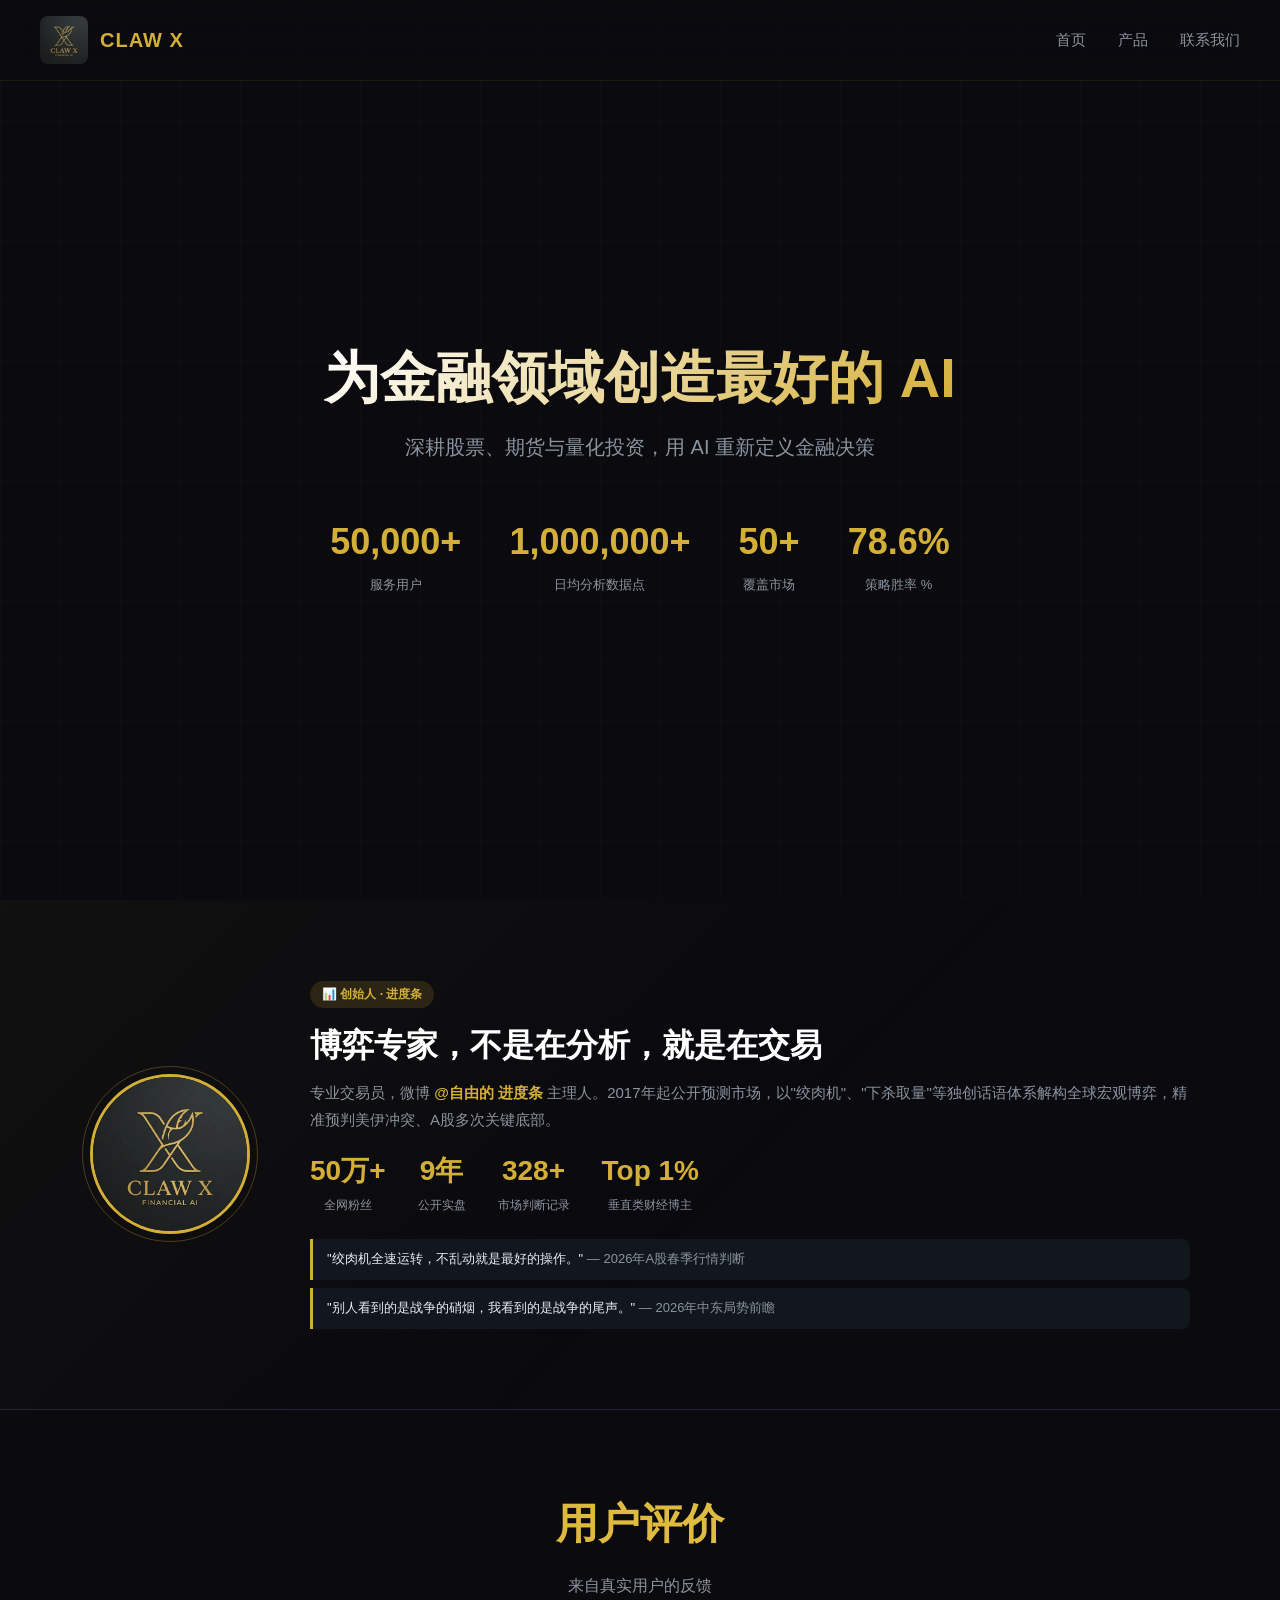
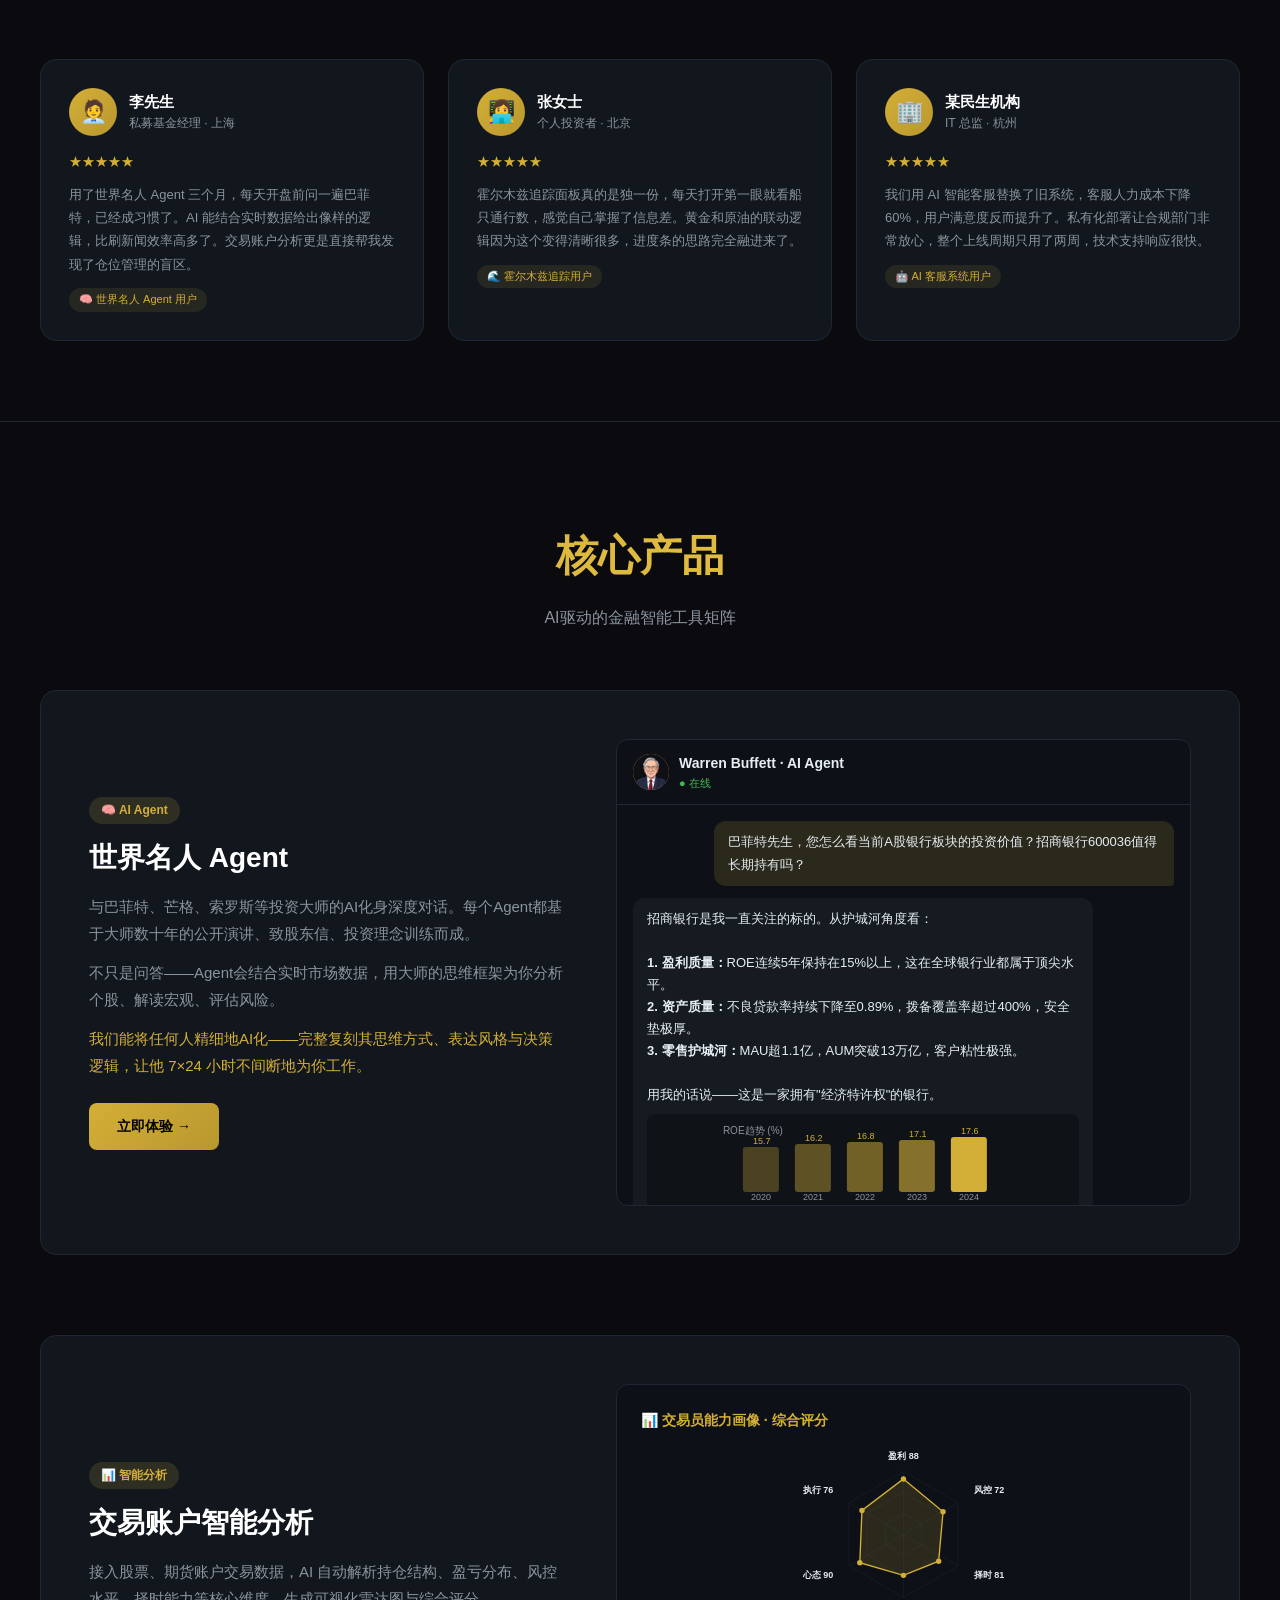
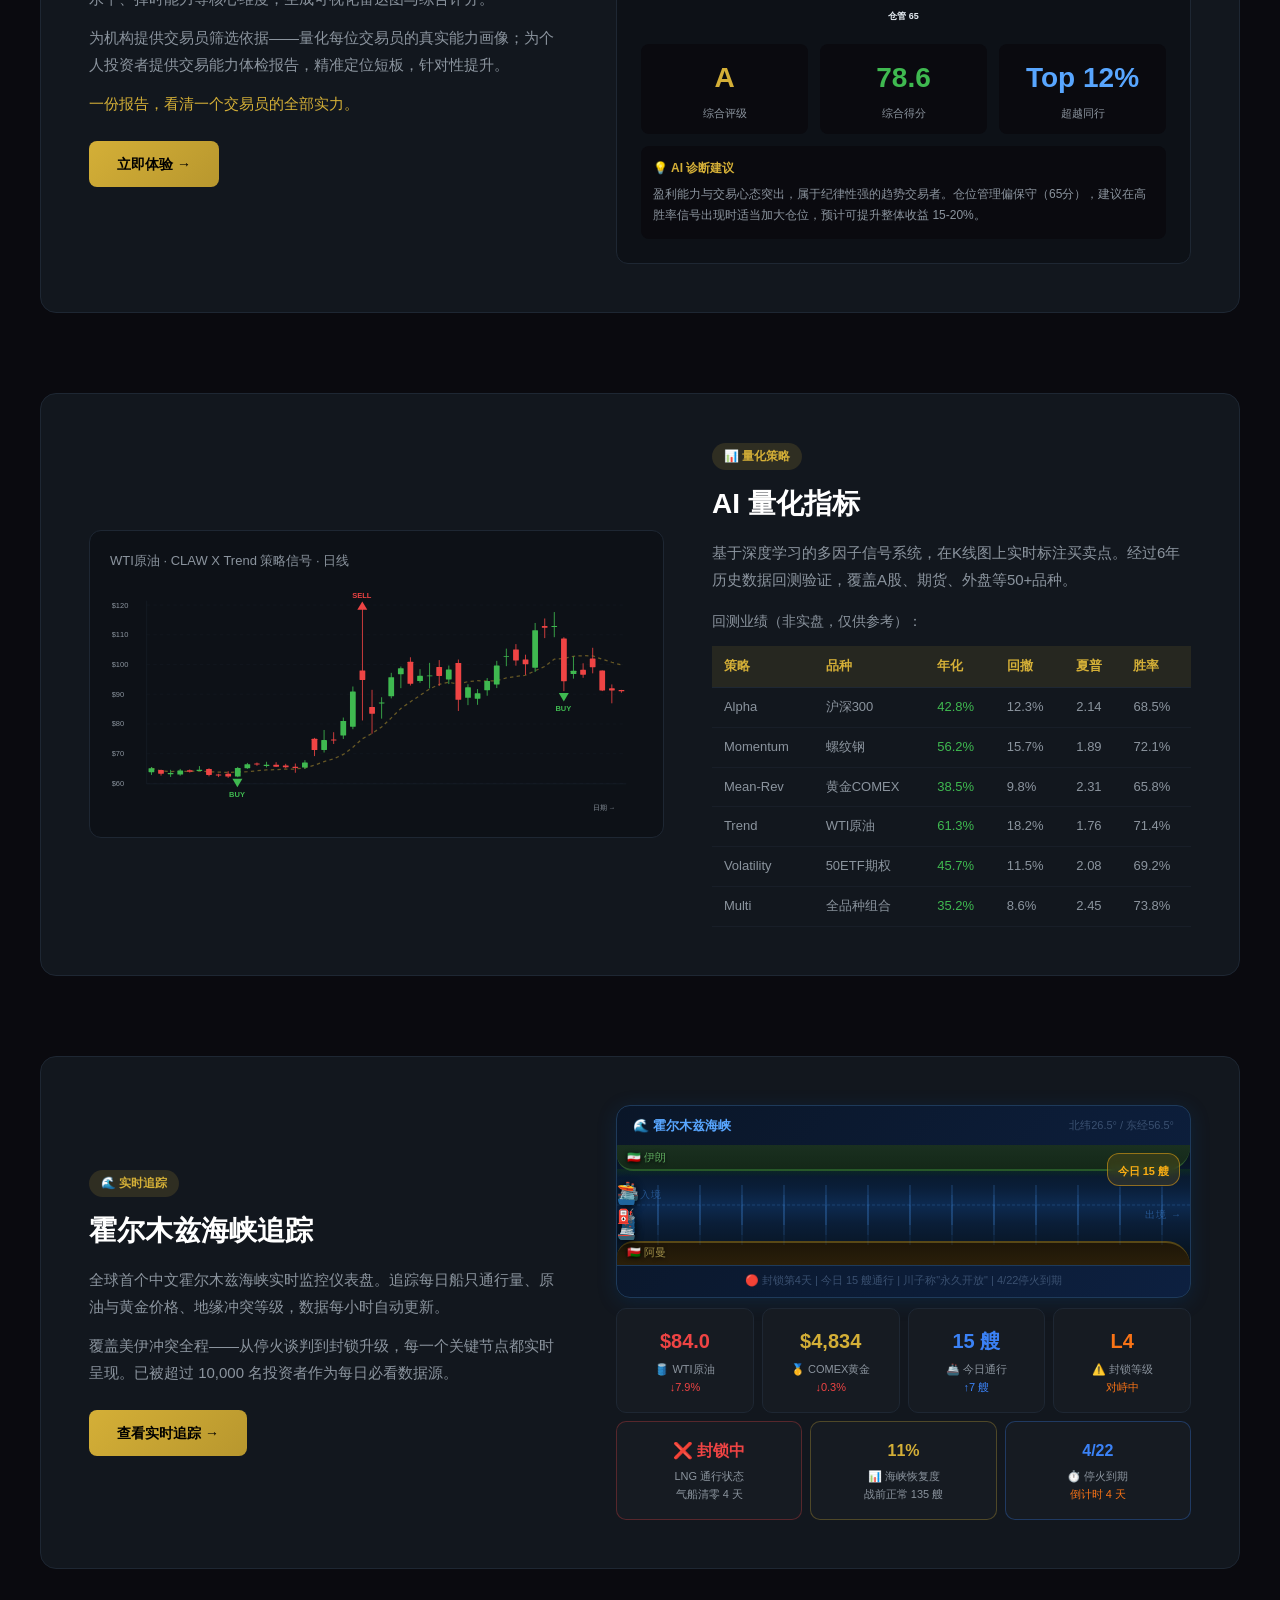
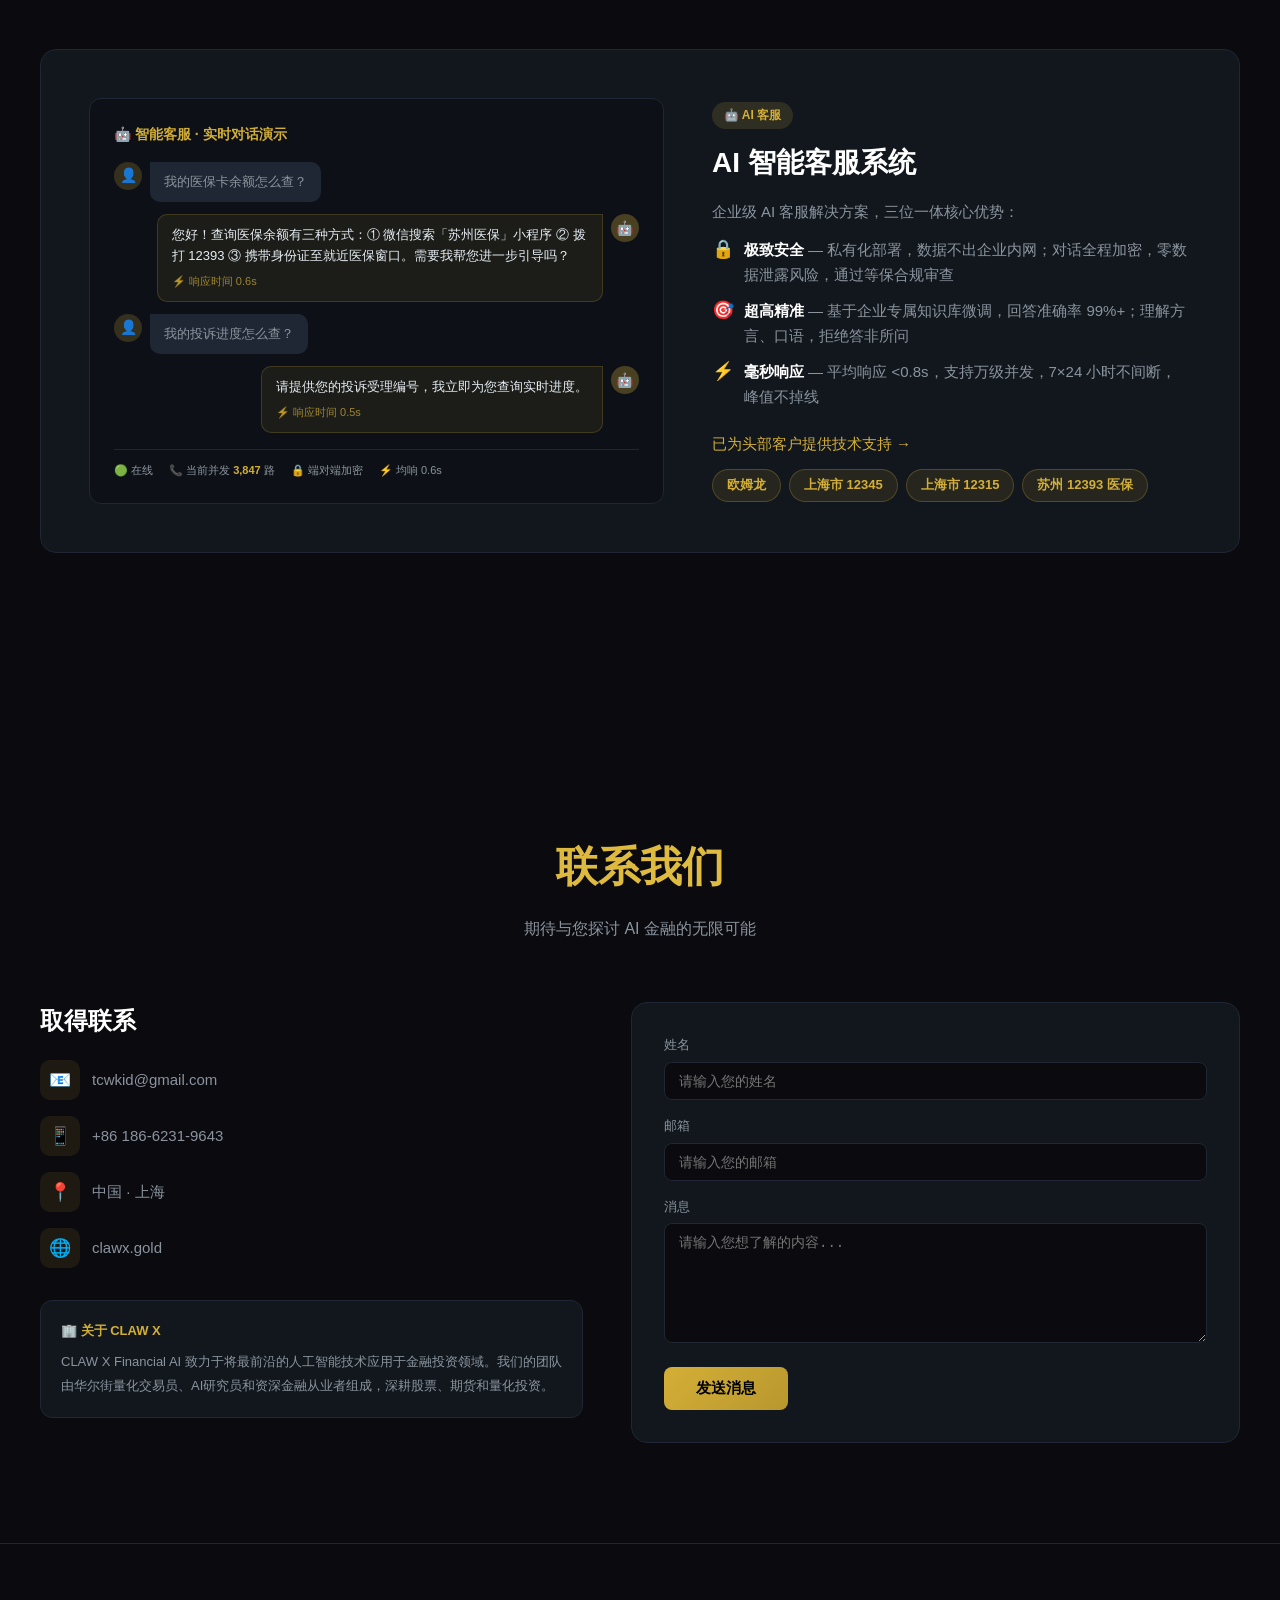
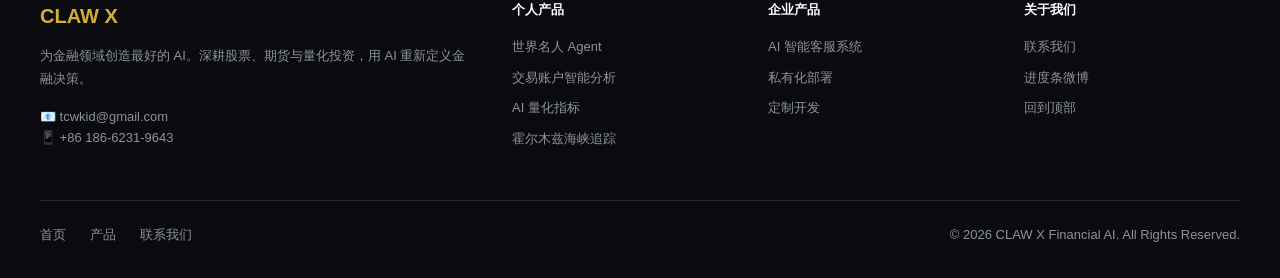
==== index.html @ fa87bfdf "feat: 手机端完整适配（导航/hero/IP板块/产品卡/页脚/表格全覆盖）" ====
<!DOCTYPE html>
<html lang="zh-CN">
<head>
<meta charset="UTF-8">
<meta name="viewport" content="width=device-width,initial-scale=1.0">
<title>CLAW X Financial AI - 为金融领域创造最好的AI</title>
<meta name="description" content="CLAW X Financial AI - 深耕股票、期货与量化投资，用AI重新定义金融决策">
<style>
*{margin:0;padding:0;box-sizing:border-box}
:root{--gold:#d4af37;--gold-light:#e8c547;--gold-dark:#b8972e;--bg:#0a0a0f;--bg2:#0d1117;--bg3:#161b22;--text:#e6edf3;--text2:#8b949e;--card:#12171e;--border:#1e2733}
html{scroll-behavior:smooth}
body{font-family:-apple-system,BlinkMacSystemFont,'Segoe UI','PingFang SC','Microsoft YaHei',sans-serif;background:var(--bg);color:var(--text);overflow-x:hidden;line-height:1.6}
a{color:var(--gold);text-decoration:none}

/* 粒子背景 */
.particles{position:fixed;top:0;left:0;width:100%;height:100%;z-index:0;pointer-events:none;overflow:hidden}
.particle{position:absolute;background:var(--gold);border-radius:50%;opacity:.15;animation:float-up linear infinite}
.particle:nth-child(1){width:3px;height:3px;left:10%;animation-duration:12s;animation-delay:0s}
.particle:nth-child(2){width:2px;height:2px;left:20%;animation-duration:15s;animation-delay:2s}
.particle:nth-child(3){width:4px;height:4px;left:35%;animation-duration:10s;animation-delay:1s}
.particle:nth-child(4){width:2px;height:2px;left:50%;animation-duration:14s;animation-delay:3s}
.particle:nth-child(5){width:3px;height:3px;left:65%;animation-duration:11s;animation-delay:0.5s}
.particle:nth-child(6){width:2px;height:2px;left:75%;animation-duration:13s;animation-delay:4s}
.particle:nth-child(7){width:3px;height:3px;left:85%;animation-duration:16s;animation-delay:1.5s}
.particle:nth-child(8){width:4px;height:4px;left:45%;animation-duration:9s;animation-delay:2.5s}
.particle:nth-child(9){width:2px;height:2px;left:90%;animation-duration:12s;animation-delay:3.5s}
.particle:nth-child(10){width:3px;height:3px;left:5%;animation-duration:14s;animation-delay:1s}
@keyframes float-up{0%{transform:translateY(110vh) scale(0);opacity:0}10%{opacity:.15}90%{opacity:.15}100%{transform:translateY(-10vh) scale(1.2);opacity:0}}

/* 网格背景 */
.grid-bg{position:fixed;top:0;left:0;width:100%;height:100%;z-index:0;pointer-events:none;background-image:linear-gradient(rgba(212,175,55,.03) 1px,transparent 1px),linear-gradient(90deg,rgba(212,175,55,.03) 1px,transparent 1px);background-size:60px 60px}

/* 导航 */
.nav{position:fixed;top:0;left:0;right:0;z-index:100;padding:16px 40px;display:flex;align-items:center;justify-content:space-between;backdrop-filter:blur(20px);background:rgba(10,10,15,.8);border-bottom:1px solid rgba(212,175,55,.1);transition:all .3s}
.nav-logo{display:flex;align-items:center;gap:12px}
.nav-logo img{height:48px;width:48px;object-fit:cover;object-position:top center;border-radius:8px}
.nav-brand{font-size:20px;font-weight:700;color:var(--gold);letter-spacing:1px}
.nav-links{display:flex;gap:32px}
.nav-links a{color:var(--text2);font-size:15px;transition:color .3s;font-weight:500}
.nav-links a:hover{color:var(--gold)}

/* 通用section */
.section{position:relative;z-index:1;padding:100px 40px}
.section-title{font-size:42px;font-weight:700;text-align:center;margin-bottom:16px;background:linear-gradient(135deg,var(--gold),var(--gold-light));-webkit-background-clip:text;-webkit-text-fill-color:transparent}
.section-sub{text-align:center;color:var(--text2);font-size:16px;margin-bottom:60px}

/* 淡入动画 */
.fade-in{opacity:0;transform:translateY(40px);transition:opacity .8s,transform .8s}
.fade-in.visible{opacity:1;transform:translateY(0)}

/* Hero */
.hero{position:relative;z-index:1;min-height:100vh;display:flex;flex-direction:column;align-items:center;justify-content:center;text-align:center;padding:120px 40px 80px}
.hero h1{font-size:56px;font-weight:800;margin-bottom:20px;background:linear-gradient(135deg,#fff,var(--gold));-webkit-background-clip:text;-webkit-text-fill-color:transparent;line-height:1.2}
.hero p{font-size:20px;color:var(--text2);margin-bottom:50px;max-width:600px}
.hero-stats{display:flex;gap:48px;flex-wrap:wrap;justify-content:center}
.stat-item{text-align:center}
.stat-num{font-size:36px;font-weight:700;color:var(--gold);font-variant-numeric:tabular-nums}
.stat-label{font-size:13px;color:var(--text2);margin-top:4px}

/* 产品卡片 */
.product{display:flex;gap:48px;align-items:center;margin-bottom:80px;background:var(--card);border:1px solid var(--border);border-radius:16px;padding:48px;transition:border-color .3s}
.product:hover{border-color:rgba(212,175,55,.3)}
.product.reverse{flex-direction:row-reverse}
.product-info{flex:1}
.product-demo{flex:1.2;min-width:0}
.product-tag{display:inline-block;background:rgba(212,175,55,.15);color:var(--gold);padding:4px 12px;border-radius:20px;font-size:12px;font-weight:600;margin-bottom:12px}
.product-info h3{font-size:28px;font-weight:700;margin-bottom:12px;color:#fff}
.product-info p{color:var(--text2);font-size:15px;line-height:1.8}

/* 聊天界面 */
.chat-window{background:#0d1117;border:1px solid var(--border);border-radius:12px;overflow:hidden;max-height:480px}
.chat-header{padding:12px 16px;border-bottom:1px solid var(--border);display:flex;align-items:center;gap:10px}
.chat-avatar{width:36px;height:36px;border-radius:50%;background:linear-gradient(135deg,var(--gold),var(--gold-dark));display:flex;align-items:center;justify-content:center;font-size:18px}
.chat-name{font-weight:600;font-size:14px}
.chat-status{font-size:11px;color:#3fb950}
.chat-body{padding:16px;display:flex;flex-direction:column;gap:12px;max-height:400px;overflow-y:auto}
.msg{max-width:85%;padding:10px 14px;border-radius:12px;font-size:13px;line-height:1.7}
.msg-user{align-self:flex-end;background:rgba(212,175,55,.15);color:var(--text);border-bottom-right-radius:4px}
.msg-agent{align-self:flex-start;background:var(--bg3);color:var(--text);border-bottom-left-radius:4px}
.msg-agent .chart-mini{margin-top:8px;padding:8px;background:rgba(0,0,0,.3);border-radius:8px}

/* K线区域 */
.kline-wrap{background:#0d1117;border:1px solid var(--border);border-radius:12px;padding:20px;overflow-x:auto}
.kline-title{font-size:13px;color:var(--text2);margin-bottom:12px}

/* 回测表格 */
.bt-table{width:100%;border-collapse:collapse;font-size:13px}
.bt-table th{background:rgba(212,175,55,.1);color:var(--gold);padding:10px 12px;text-align:left;font-weight:600;border-bottom:1px solid var(--border)}
.bt-table td{padding:9px 12px;border-bottom:1px solid rgba(30,39,51,.5);color:var(--text2)}
.bt-table tr:hover td{background:rgba(212,175,55,.03)}
.bt-table .positive{color:#3fb950}

/* 霍尔木兹仪表盘 */
.hz-dashboard{display:grid;grid-template-columns:repeat(4,1fr);gap:12px;margin-bottom:20px}
.hz-card{background:var(--bg3);border:1px solid var(--border);border-radius:10px;padding:16px;text-align:center}
.hz-card .hz-val{font-size:24px;font-weight:700;color:#fff;margin-bottom:4px}
.hz-card .hz-label{font-size:11px;color:var(--text2)}
.hz-card.oil .hz-val{color:#ef4444}
.hz-card.gold .hz-val{color:var(--gold)}
.hz-card.ship .hz-val{color:#3b82f6}
.hz-card.level .hz-val{color:#f97316}
.hz-btn{display:inline-block;background:linear-gradient(135deg,var(--gold),var(--gold-dark));color:#000;padding:12px 28px;border-radius:8px;font-weight:600;font-size:14px;transition:transform .2s,box-shadow .2s}
.hz-btn:hover{transform:translateY(-2px);box-shadow:0 8px 24px rgba(212,175,55,.25);color:#000}

/* 联系我们 */
.contact-wrap{display:flex;gap:48px}
.contact-info{flex:1}
.contact-info h3{font-size:24px;font-weight:700;margin-bottom:20px;color:#fff}
.contact-item{display:flex;align-items:center;gap:12px;margin-bottom:16px;color:var(--text2);font-size:15px}
.contact-item .ci-icon{width:40px;height:40px;border-radius:10px;background:rgba(212,175,55,.1);display:flex;align-items:center;justify-content:center;font-size:18px}
.contact-form{flex:1;background:var(--card);border:1px solid var(--border);border-radius:16px;padding:32px}
.form-group{margin-bottom:16px}
.form-group label{display:block;font-size:13px;color:var(--text2);margin-bottom:6px}
.form-group input,.form-group textarea{width:100%;padding:10px 14px;background:var(--bg);border:1px solid var(--border);border-radius:8px;color:var(--text);font-size:14px;outline:none;transition:border-color .3s}
.form-group input:focus,.form-group textarea:focus{border-color:var(--gold)}
.form-group textarea{height:120px;resize:vertical}
.form-submit{background:linear-gradient(135deg,var(--gold),var(--gold-dark));color:#000;border:none;padding:12px 32px;border-radius:8px;font-weight:600;font-size:15px;cursor:pointer;transition:transform .2s}
.form-submit:hover{transform:translateY(-2px)}

/* 滚动进度条 */
.scroll-progress{position:fixed;top:0;left:0;width:0%;height:3px;background:linear-gradient(90deg,var(--gold),var(--gold-light));z-index:200;transition:width .1s linear}

/* IP 介绍板块 */
.ip-section{position:relative;z-index:1;padding:80px 40px;background:linear-gradient(135deg,rgba(212,175,55,.04) 0%,transparent 60%);border-bottom:1px solid var(--border)}
.ip-wrap{max-width:1100px;margin:0 auto;display:flex;gap:60px;align-items:center}
.ip-avatar{flex-shrink:0;width:160px;height:160px;border-radius:50%;border:3px solid var(--gold);overflow:hidden;position:relative}
.ip-avatar img{width:100%;height:100%;object-fit:cover;object-position:top center}
.ip-avatar-ring{position:absolute;inset:-8px;border-radius:50%;border:1px solid rgba(212,175,55,.3);animation:ring-pulse 3s ease-in-out infinite}
@keyframes ring-pulse{0%,100%{opacity:.3;transform:scale(1)}50%{opacity:.7;transform:scale(1.04)}}
.ip-content{flex:1}
.ip-tag{display:inline-block;background:rgba(212,175,55,.15);color:var(--gold);padding:4px 12px;border-radius:20px;font-size:12px;font-weight:600;margin-bottom:12px}
.ip-content h2{font-size:32px;font-weight:800;color:#fff;margin-bottom:8px}
.ip-content p{color:var(--text2);font-size:15px;line-height:1.8;margin-bottom:16px}
.ip-stats{display:flex;gap:32px;flex-wrap:wrap;margin-bottom:24px}
.ip-stat{text-align:center}
.ip-stat-num{font-size:28px;font-weight:700;color:var(--gold)}
.ip-stat-label{font-size:12px;color:var(--text2);margin-top:2px}
.ip-quotes{display:flex;flex-direction:column;gap:8px}
.ip-quote{background:var(--card);border-left:3px solid var(--gold);border-radius:0 8px 8px 0;padding:10px 14px;font-size:13px;color:var(--text2);line-height:1.6}
.ip-quote span{color:var(--text)}

/* 信任背书 */
.trust-section{position:relative;z-index:1;padding:80px 40px;border-bottom:1px solid var(--border)}
.trust-grid{display:grid;grid-template-columns:repeat(3,1fr);gap:24px;margin-top:40px}
.trust-card{background:var(--card);border:1px solid var(--border);border-radius:16px;padding:28px;transition:border-color .3s}
.trust-card:hover{border-color:rgba(212,175,55,.3)}
.trust-card-header{display:flex;align-items:center;gap:12px;margin-bottom:16px}
.trust-avatar{width:48px;height:48px;border-radius:50%;background:linear-gradient(135deg,var(--gold),var(--gold-dark));display:flex;align-items:center;justify-content:center;font-size:22px;flex-shrink:0}
.trust-name{font-weight:700;font-size:15px;color:#fff}
.trust-role{font-size:12px;color:var(--text2)}
.trust-stars{color:var(--gold);font-size:13px;margin-bottom:10px}
.trust-text{font-size:13px;color:var(--text2);line-height:1.8}
.trust-tag{display:inline-block;margin-top:12px;background:rgba(212,175,55,.1);color:var(--gold);padding:3px 10px;border-radius:12px;font-size:11px}

/* 页脚 */
.footer{position:relative;z-index:1;padding:56px 40px 32px;border-top:1px solid var(--border);color:var(--text2);font-size:13px}
.footer-grid{display:grid;grid-template-columns:2fr 1fr 1fr 1fr;gap:40px;margin-bottom:40px}
.footer-brand{font-size:20px;font-weight:700;color:var(--gold);margin-bottom:12px}
.footer-desc{font-size:13px;color:var(--text2);line-height:1.8}
.footer-col-title{font-size:13px;font-weight:600;color:#fff;margin-bottom:16px}
.footer-col a{display:block;color:var(--text2);font-size:13px;margin-bottom:10px;transition:color .3s}
.footer-col a:hover{color:var(--gold)}
.footer-bottom{border-top:1px solid var(--border);padding-top:24px;display:flex;justify-content:space-between;align-items:center;flex-wrap:wrap;gap:12px}
.footer-links{display:flex;gap:24px}
.footer-links a{color:var(--text2);font-size:13px}
.footer-links a:hover{color:var(--gold)}
@media(max-width:768px){
.ip-wrap{flex-direction:column;text-align:center}
.ip-stats{justify-content:center}
.trust-grid{grid-template-columns:1fr}
.footer-grid{grid-template-columns:1fr 1fr}
}

/* ===== 手机端完整适配 ===== */
@media(max-width:768px){

/* 导航：隐藏文字链接，留 logo */
.nav{padding:10px 16px}
.nav-brand{font-size:15px}
.nav-links{gap:12px}
.nav-links a{font-size:12px}

/* Hero */
.hero{padding:100px 20px 60px;min-height:auto}
.hero h1{font-size:28px;line-height:1.3}
.hero p{font-size:15px;margin-bottom:36px}
.hero-stats{gap:20px}
.stat-item{min-width:80px}
.stat-num{font-size:22px}
.stat-label{font-size:11px}

/* 通用 section */
.section{padding:60px 16px}
.section-title{font-size:26px}
.section-sub{font-size:14px;margin-bottom:36px}

/* ---- 创始人 IP 板块 ---- */
.ip-section{padding:60px 16px}
.ip-wrap{flex-direction:column;align-items:center;gap:32px;text-align:center}
.ip-avatar{width:120px;height:120px}
.ip-avatar-ring{inset:-6px}
.ip-content h2{font-size:22px}
.ip-content p{font-size:14px}
.ip-stats{gap:16px;justify-content:center}
.ip-stat-num{font-size:22px}
.ip-stat-label{font-size:11px}
.ip-quotes{text-align:left}
.ip-quote{font-size:12px}

/* ---- 信任背书 ---- */
.trust-section{padding:60px 16px}
.trust-grid{grid-template-columns:1fr;gap:16px;margin-top:28px}
.trust-card{padding:20px}

/* ---- 产品卡片 ---- */
.product{flex-direction:column!important;padding:20px;gap:24px;margin-bottom:40px}
.product-info h3{font-size:22px}
.product-info p{font-size:14px}
.product-demo{width:100%}

/* 聊天窗口 */
.chat-window{max-height:360px}
.chat-body{max-height:300px}
.msg{font-size:12px}

/* 霍尔木兹仪表盘 */
.hz-dashboard{grid-template-columns:repeat(2,1fr);gap:8px}
.hz-card .hz-val{font-size:18px}
.hz-card .hz-label{font-size:10px}
.hz-btn{padding:10px 20px;font-size:13px}

/* 霍尔木兹数据行 */
.hz-data-row4{grid-template-columns:repeat(2,1fr)!important}
.hz-data-row3{grid-template-columns:repeat(2,1fr)!important}

/* 回测表格 */
.bt-table{font-size:11px}
.bt-table th,.bt-table td{padding:6px 6px}
.kline-wrap{padding:12px}

/* ---- 联系我们 ---- */
.contact-wrap{flex-direction:column;gap:28px}
.contact-form{padding:20px}
.contact-info h3{font-size:20px}
.contact-item{font-size:14px}

/* ---- 页脚 ---- */
.footer{padding:40px 16px 24px}
.footer-grid{grid-template-columns:1fr 1fr;gap:24px;margin-bottom:28px}
.footer-brand{font-size:16px}
.footer-bottom{flex-direction:column;align-items:flex-start;gap:8px}
.footer-links{gap:16px;flex-wrap:wrap}

/* 霍尔木兹船图缩放 */
.hz-strait-map{height:90px}
.hz-ship{font-size:12px!important}
.hz-map-label-iran,.hz-map-label-oman{font-size:10px}
}
/* ===== 霍尔木兹船只动画 ===== */
.hz-strait-wrap {
  background:linear-gradient(135deg,#0a1628 0%,#0d2040 100%);
  border:1px solid #1e3a5a;
  border-radius:14px;
  overflow:hidden;
  box-shadow:0 4px 20px rgba(0,80,160,0.2);
}
.hz-strait-header {
  display:flex;justify-content:space-between;align-items:center;
  padding:10px 16px 8px;
}
.hz-strait-title {
  color:#58a6ff;font-size:13px;font-weight:700;
  display:flex;align-items:center;gap:6px;
}
.hz-strait-coord { color:#3a5070;font-size:11px; }
.hz-strait-map {
  position:relative;width:100%;height:120px;overflow:hidden;
  background:linear-gradient(180deg,#071018 0%,#0a1e38 35%,#0d2a50 50%,#0a1e38 65%,#071018 100%);
}
.hz-wave {
  position:absolute;left:0;right:0;height:40px;opacity:0.15;
  background:repeating-linear-gradient(90deg,transparent,transparent 40px,#4a9eff 40px,#4a9eff 42px);
  animation:hz-wave-move 4s linear infinite;
}
.hz-wave1 { top:40px; animation-duration:6s; }
.hz-wave2 { top:50px; animation-duration:9s; animation-delay:-3s; opacity:0.08; }
.hz-wave3 { top:60px; animation-duration:7s; animation-delay:-1.5s; opacity:0.06; }
@keyframes hz-wave-move { 0%{transform:translateX(0)} 100%{transform:translateX(42px)} }
.hz-divider-line {
  position:absolute;top:50%;left:0;right:0;
  border-top:1px dashed rgba(74,158,255,0.2);transform:translateY(-50%);
}
.hz-coast-north {
  position:absolute;top:0;left:0;right:0;height:26px;
  background:linear-gradient(180deg,#1a3020 0%,#142818 100%);
  border-bottom:2px solid rgba(60,120,60,0.6);
  border-radius:0 0 24px 16px;
}
.hz-coast-north::after {
  content:'';position:absolute;bottom:-8px;left:0;right:0;height:8px;
  background:linear-gradient(180deg,rgba(20,80,20,0.3),transparent);
}
.hz-coast-south {
  position:absolute;bottom:0;left:0;right:0;height:24px;
  background:linear-gradient(0deg,#2a1f0a 0%,#1e1608 100%);
  border-top:2px solid rgba(120,100,30,0.6);
  border-radius:16px 24px 0 0;
}
.hz-dir-in  {
  position:absolute;top:50%;left:8px;
  transform:translateY(-50%) translateY(-10px);
  color:rgba(74,158,255,0.4);font-size:10px;letter-spacing:1px;
}
.hz-dir-out {
  position:absolute;top:50%;right:8px;
  transform:translateY(-50%) translateY(10px);
  color:rgba(74,158,255,0.4);font-size:10px;letter-spacing:1px;
}
.hz-map-label-iran {
  position:absolute;top:4px;left:10px;
  color:rgba(100,180,100,0.9);font-size:11px;z-index:10;
  text-shadow:0 1px 4px #000;
}
.hz-map-label-oman {
  position:absolute;bottom:3px;left:10px;
  color:rgba(180,160,80,0.9);font-size:11px;z-index:10;
  text-shadow:0 1px 4px #000;
}
.hz-ship-badge {
  position:absolute;top:8px;right:10px;
  background:rgba(250,173,20,0.12);
  border:1px solid rgba(250,173,20,0.5);
  border-radius:12px;padding:3px 10px;z-index:20;
  backdrop-filter:blur(4px);
}
.hz-ship-badge span { color:#faad14;font-size:11px;font-weight:700; }
.hz-ship {
  position:absolute;z-index:15;
  filter:drop-shadow(0 2px 4px rgba(0,0,0,0.8));
  will-change:left;
}
.hz-s1 { top:32px; font-size:18px; animation:hz-sail-in 14s linear infinite; }
.hz-s2 { top:40px; font-size:15px; animation:hz-sail-in 20s linear infinite; animation-delay:-7s; }
.hz-s3 { top:27px; font-size:14px; animation:hz-sail-in 25s linear infinite; animation-delay:-12s; }
.hz-s4 { top:66px; font-size:18px; animation:hz-sail-out 17s linear infinite; animation-delay:-4s; }
.hz-s5 { top:75px; font-size:15px; animation:hz-sail-out 22s linear infinite; animation-delay:-10s; }
.hz-s6 { top:60px; font-size:14px; animation:hz-sail-out 28s linear infinite; animation-delay:-18s; }
@keyframes hz-sail-in  { 0%{left:108%} 100%{left:-8%} }
@keyframes hz-sail-out { 0%{left:-8%} 100%{left:108%} }
.hz-strait-footer {
  text-align:center;font-size:11px;color:#3a5070;
  padding:6px 12px 8px;border-top:1px solid #1e3a5a;
}
</style>
</head>
<body>

<!-- 滚动进度条 -->
<div class="scroll-progress" id="scrollProgress"></div>

<!-- 粒子背景 -->
<div class="particles">
<div class="particle"></div><div class="particle"></div><div class="particle"></div>
<div class="particle"></div><div class="particle"></div><div class="particle"></div>
<div class="particle"></div><div class="particle"></div><div class="particle"></div>
<div class="particle"></div>
</div>
<div class="grid-bg"></div>

<!-- 导航 -->
<nav class="nav">
<div class="nav-logo">
<img src="[data-uri]" alt="CLAW X">
<span class="nav-brand">CLAW X</span>
</div>
<div class="nav-links">
<a href="#hero">首页</a>
<a href="#products">产品</a>
<a href="#contact">联系我们</a>
</div>
</nav>

<!-- Hero -->
<section class="hero" id="hero">
<h1>为金融领域创造最好的 AI</h1>
<p>深耕股票、期货与量化投资，用 AI 重新定义金融决策</p>
<div class="hero-stats">
<div class="stat-item fade-in"><div class="stat-num" data-target="50000">0</div><div class="stat-label">服务用户</div></div>
<div class="stat-item fade-in"><div class="stat-num" data-target="1000000">0</div><div class="stat-label">日均分析数据点</div></div>
<div class="stat-item fade-in"><div class="stat-num" data-target="50">0</div><div class="stat-label">覆盖市场</div></div>
<div class="stat-item fade-in"><div class="stat-num" data-target="78.6" data-decimal="1">0</div><div class="stat-label">策略胜率 %</div></div>
</div>
</section>

<!-- IP 介绍板块 -->
<section class="ip-section fade-in">
<div class="ip-wrap">
<div style="position:relative;flex-shrink:0">
<div class="ip-avatar-ring"></div>
<div class="ip-avatar">
<img src="logo.jpg" alt="进度条">
</div>
</div>
<div class="ip-content">
<div class="ip-tag">📊 创始人 · 进度条</div>
<h2>博弈专家，不是在分析，就是在交易</h2>
<p>专业交易员，微博 <strong style="color:var(--gold)">@自由的 进度条</strong> 主理人。2017年起公开预测市场，以"绞肉机"、"下杀取量"等独创话语体系解构全球宏观博弈，精准预判美伊冲突、A股多次关键底部。</p>
<div class="ip-stats">
<div class="ip-stat"><div class="ip-stat-num">50万+</div><div class="ip-stat-label">全网粉丝</div></div>
<div class="ip-stat"><div class="ip-stat-num">9年</div><div class="ip-stat-label">公开实盘</div></div>
<div class="ip-stat"><div class="ip-stat-num">328+</div><div class="ip-stat-label">市场判断记录</div></div>
<div class="ip-stat"><div class="ip-stat-num">Top 1%</div><div class="ip-stat-label">垂直类财经博主</div></div>
</div>
<div class="ip-quotes">
<div class="ip-quote"><span>"绞肉机全速运转，不乱动就是最好的操作。"</span> — 2026年A股春季行情判断</div>
<div class="ip-quote"><span>"别人看到的是战争的硝烟，我看到的是战争的尾声。"</span> — 2026年中东局势前瞻</div>
</div>
</div>
</div>
</section>

<!-- 信任背书 -->
<section class="trust-section fade-in">
<div class="section-title">用户评价</div>
<div class="section-sub">来自真实用户的反馈</div>
<div class="trust-grid">
<div class="trust-card">
<div class="trust-card-header">
<div class="trust-avatar">🧑‍💼</div>
<div><div class="trust-name">李先生</div><div class="trust-role">私募基金经理 · 上海</div></div>
</div>
<div class="trust-stars">★★★★★</div>
<div class="trust-text">用了世界名人 Agent 三个月，每天开盘前问一遍巴菲特，已经成习惯了。AI 能结合实时数据给出像样的逻辑，比刷新闻效率高多了。交易账户分析更是直接帮我发现了仓位管理的盲区。</div>
<div class="trust-tag">🧠 世界名人 Agent 用户</div>
</div>
<div class="trust-card">
<div class="trust-card-header">
<div class="trust-avatar">👩‍💻</div>
<div><div class="trust-name">张女士</div><div class="trust-role">个人投资者 · 北京</div></div>
</div>
<div class="trust-stars">★★★★★</div>
<div class="trust-text">霍尔木兹追踪面板真的是独一份，每天打开第一眼就看船只通行数，感觉自己掌握了信息差。黄金和原油的联动逻辑因为这个变得清晰很多，进度条的思路完全融进来了。</div>
<div class="trust-tag">🌊 霍尔木兹追踪用户</div>
</div>
<div class="trust-card">
<div class="trust-card-header">
<div class="trust-avatar">🏢</div>
<div><div class="trust-name">某民生机构</div><div class="trust-role">IT 总监 · 杭州</div></div>
</div>
<div class="trust-stars">★★★★★</div>
<div class="trust-text">我们用 AI 智能客服替换了旧系统，客服人力成本下降 60%，用户满意度反而提升了。私有化部署让合规部门非常放心，整个上线周期只用了两周，技术支持响应很快。</div>
<div class="trust-tag">🤖 AI 客服系统用户</div>
</div>
</div>
</section>

<!-- 产品板块 -->
<section class="section" id="products">
<div class="section-title">核心产品</div>
<div class="section-sub">AI驱动的金融智能工具矩阵</div>

<!-- 产品1：名人Agent -->
<div class="product fade-in">
<div class="product-info">
<div class="product-tag">🧠 AI Agent</div>
<h3>世界名人 Agent</h3>
<p>与巴菲特、芒格、索罗斯等投资大师的AI化身深度对话。每个Agent都基于大师数十年的公开演讲、致股东信、投资理念训练而成。</p>
<p style="margin-top:12px">不只是问答——Agent会结合实时市场数据，用大师的思维框架为你分析个股、解读宏观、评估风险。</p>
<p style="margin-top:12px;color:var(--gold);font-weight:500">我们能将任何人精细地AI化——完整复刻其思维方式、表达风格与决策逻辑，让他 7×24 小时不间断地为你工作。</p>
<div style="margin-top:24px">
<a href="http://139.196.122.66:8000/" target="_blank" class="hz-btn">立即体验 →</a>
</div>
</div>
<div class="product-demo">
<div class="chat-window">
<div class="chat-header">
<div class="chat-avatar"><img src="[data-uri]" style="width:36px;height:36px;border-radius:50%;object-fit:cover" alt="Buffett"></div>
<div><div class="chat-name">Warren Buffett · AI Agent</div><div class="chat-status">● 在线</div></div>
</div>
<div class="chat-body">
<div class="msg msg-user">巴菲特先生，您怎么看当前A股银行板块的投资价值？招商银行600036值得长期持有吗？</div>
<div class="msg msg-agent">
招商银行是我一直关注的标的。从护城河角度看：<br><br>
<strong>1. 盈利质量：</strong>ROE连续5年保持在15%以上，这在全球银行业都属于顶尖水平。<br>
<strong>2. 资产质量：</strong>不良贷款率持续下降至0.89%，拨备覆盖率超过400%，安全垫极厚。<br>
<strong>3. 零售护城河：</strong>MAU超1.1亿，AUM突破13万亿，客户粘性极强。<br><br>
用我的话说——这是一家拥有"经济特许权"的银行。
<div class="chart-mini">
<svg width="100%" height="80" viewBox="0 0 280 80">
<text x="0" y="12" fill="#8b949e" font-size="10">ROE趋势 (%)</text>
<rect x="20" y="25" width="36" height="45" rx="3" fill="rgba(212,175,55,.3)"/><text x="28" y="78" fill="#8b949e" font-size="9">2020</text><text x="30" y="22" fill="#d4af37" font-size="9">15.7</text>
<rect x="72" y="22" width="36" height="48" rx="3" fill="rgba(212,175,55,.4)"/><text x="80" y="78" fill="#8b949e" font-size="9">2021</text><text x="82" y="19" fill="#d4af37" font-size="9">16.2</text>
<rect x="124" y="20" width="36" height="50" rx="3" fill="rgba(212,175,55,.5)"/><text x="132" y="78" fill="#8b949e" font-size="9">2022</text><text x="134" y="17" fill="#d4af37" font-size="9">16.8</text>
<rect x="176" y="18" width="36" height="52" rx="3" fill="rgba(212,175,55,.6)"/><text x="184" y="78" fill="#8b949e" font-size="9">2023</text><text x="186" y="15" fill="#d4af37" font-size="9">17.1</text>
<rect x="228" y="15" width="36" height="55" rx="3" fill="var(--gold)"/><text x="236" y="78" fill="#8b949e" font-size="9">2024</text><text x="238" y="12" fill="#d4af37" font-size="9">17.6</text>
</svg>
</div>
</div>
<div class="msg msg-user">那黄金期货呢？现在还能做多吗？</div>
<div class="msg msg-agent">
黄金正处于非常有趣的位置。<br><br>
<strong>基本面：</strong>全球央行连续18个月净买入，中国央行黄金储备占比从3.2%升至4.9%，去美元化趋势加速。<br>
<strong>技术面：</strong>COMEX黄金突破$4,800后回踩确认，日线MACD金叉，周线布林带开口向上。<br>
<strong>关键位：</strong>支撑$4,720，阻力$4,950。若突破$4,950，看$5,200。<br><br>
我的建议：黄金是对冲"已知的未知"最好的工具。当前地缘风险溢价仍在，持有黄金多头是理性选择。但仓位控制在总资金的15-20%为宜。
</div>
</div>
</div>
</div>
</div>

<!-- 产品2：交易账户智能分析 -->
<div class="product fade-in">
<div class="product-info">
<div class="product-tag">📊 智能分析</div>
<h3>交易账户智能分析</h3>
<p>接入股票、期货账户交易数据，AI 自动解析持仓结构、盈亏分布、风控水平、择时能力等核心维度，生成可视化雷达图与综合评分。</p>
<p style="margin-top:12px">为机构提供交易员筛选依据——量化每位交易员的真实能力画像；为个人投资者提供交易能力体检报告，精准定位短板，针对性提升。</p>
<p style="margin-top:12px;color:var(--gold);font-weight:500">一份报告，看清一个交易员的全部实力。</p>
<a href="http://139.196.122.66:8005" target="_blank" class="hz-btn" style="margin-top:24px;display:inline-block">立即体验 →</a>
</div>
<div class="product-demo">
<div style="background:#0d1117;border:1px solid var(--border);border-radius:12px;padding:24px">
<div style="font-size:14px;color:var(--gold);font-weight:600;margin-bottom:16px">📊 交易员能力画像 · 综合评分</div>
<!-- 雷达图 SVG -->
<svg width="100%" viewBox="0 0 280 200" style="display:block;margin:0 auto;max-height:180px">
<g transform="translate(140,96)">
<!-- 3层网格 -->
<polygon points="0,-70 60.6,-35 60.6,35 0,70 -60.6,35 -60.6,-35" fill="none" stroke="#1e2733" stroke-width="0.5"/>
<polygon points="0,-46.7 40.4,-23.3 40.4,23.3 0,46.7 -40.4,23.3 -40.4,-23.3" fill="none" stroke="#1e2733" stroke-width="0.5"/>
<polygon points="0,-23.3 20.2,-11.7 20.2,11.7 0,23.3 -20.2,11.7 -20.2,-11.7" fill="none" stroke="#1e2733" stroke-width="0.5"/>
<!-- 轴线 -->
<line x1="0" y1="0" x2="0" y2="-70" stroke="#1e2733" stroke-width="0.5"/>
<line x1="0" y1="0" x2="60.6" y2="-35" stroke="#1e2733" stroke-width="0.5"/>
<line x1="0" y1="0" x2="60.6" y2="35" stroke="#1e2733" stroke-width="0.5"/>
<line x1="0" y1="0" x2="0" y2="70" stroke="#1e2733" stroke-width="0.5"/>
<line x1="0" y1="0" x2="-60.6" y2="35" stroke="#1e2733" stroke-width="0.5"/>
<line x1="0" y1="0" x2="-60.6" y2="-35" stroke="#1e2733" stroke-width="0.5"/>
<!-- 数据区域 -->
<polygon points="0,-61.6 44,-25.2 39.1,29.8 0,45.5 -48.5,31.5 -46.1,-26.6" fill="rgba(212,175,55,.15)" stroke="var(--gold)" stroke-width="1.5"/>
<!-- 数据点 -->
<circle cx="0" cy="-61.6" r="3" fill="var(--gold)"/>
<circle cx="44" cy="-25.2" r="3" fill="var(--gold)"/>
<circle cx="39.1" cy="29.8" r="3" fill="var(--gold)"/>
<circle cx="0" cy="45.5" r="3" fill="var(--gold)"/>
<circle cx="-48.5" cy="31.5" r="3" fill="var(--gold)"/>
<circle cx="-46.1" cy="-26.6" r="3" fill="var(--gold)"/>
</g>
<!-- 维度标签 -->
<text x="140" y="12" fill="#e6edf3" font-size="10" text-anchor="middle" font-weight="600">盈利 88</text>
<text x="218" y="50" fill="#e6edf3" font-size="10" text-anchor="start" font-weight="600">风控 72</text>
<text x="218" y="144" fill="#e6edf3" font-size="10" text-anchor="start" font-weight="600">择时 81</text>
<text x="140" y="190" fill="#e6edf3" font-size="10" text-anchor="middle" font-weight="600">仓管 65</text>
<text x="62" y="144" fill="#e6edf3" font-size="10" text-anchor="end" font-weight="600">心态 90</text>
<text x="62" y="50" fill="#e6edf3" font-size="10" text-anchor="end" font-weight="600">执行 76</text>
</svg>
<!-- 评分卡片 -->
<div style="display:flex;gap:12px;margin-top:16px">
<div style="flex:1;background:var(--bg);border-radius:8px;padding:12px;text-align:center">
<div style="font-size:28px;font-weight:800;color:var(--gold)">A</div>
<div style="font-size:11px;color:var(--text2);margin-top:4px">综合评级</div>
</div>
<div style="flex:1;background:var(--bg);border-radius:8px;padding:12px;text-align:center">
<div style="font-size:28px;font-weight:800;color:#3fb950">78.6</div>
<div style="font-size:11px;color:var(--text2);margin-top:4px">综合得分</div>
</div>
<div style="flex:1;background:var(--bg);border-radius:8px;padding:12px;text-align:center">
<div style="font-size:28px;font-weight:800;color:#58a6ff">Top 12%</div>
<div style="font-size:11px;color:var(--text2);margin-top:4px">超越同行</div>
</div>
</div>
<div style="margin-top:12px;background:var(--bg);border-radius:8px;padding:12px;font-size:12px;color:var(--text2);line-height:1.8">
<div style="color:var(--gold);font-weight:600;margin-bottom:4px">💡 AI 诊断建议</div>
盈利能力与交易心态突出，属于纪律性强的趋势交易者。仓位管理偏保守（65分），建议在高胜率信号出现时适当加大仓位，预计可提升整体收益 15-20%。
</div>
</div>
</div>
</div>
<!-- 产品2：AI量化指标 -->
<div class="product reverse fade-in">
<div class="product-info">
<div class="product-tag">📊 量化策略</div>
<h3>AI 量化指标</h3>
<p>基于深度学习的多因子信号系统，在K线图上实时标注买卖点。经过6年历史数据回测验证，覆盖A股、期货、外盘等50+品种。</p>
<p style="margin-top:16px;font-size:14px;color:var(--text2)">回测业绩（非实盘，仅供参考）：</p>
<table class="bt-table" style="margin-top:12px">
<thead><tr><th>策略</th><th>品种</th><th>年化</th><th>回撤</th><th>夏普</th><th>胜率</th></tr></thead>
<tbody>
<tr><td>Alpha</td><td>沪深300</td><td class="positive">42.8%</td><td>12.3%</td><td>2.14</td><td>68.5%</td></tr>
<tr><td>Momentum</td><td>螺纹钢</td><td class="positive">56.2%</td><td>15.7%</td><td>1.89</td><td>72.1%</td></tr>
<tr><td>Mean-Rev</td><td>黄金COMEX</td><td class="positive">38.5%</td><td>9.8%</td><td>2.31</td><td>65.8%</td></tr>
<tr><td>Trend</td><td>WTI原油</td><td class="positive">61.3%</td><td>18.2%</td><td>1.76</td><td>71.4%</td></tr>
<tr><td>Volatility</td><td>50ETF期权</td><td class="positive">45.7%</td><td>11.5%</td><td>2.08</td><td>69.2%</td></tr>
<tr><td>Multi</td><td>全品种组合</td><td class="positive">35.2%</td><td>8.6%</td><td>2.45</td><td>73.8%</td></tr>
</tbody>
</table>
</div>
<div class="product-demo">
<div class="kline-wrap">
<div class="kline-title">WTI原油 · CLAW X Trend 策略信号 · 日线</div>
<svg width="100%" viewBox="0 0 640 280" style="display:block">
<line x1="44" y1="20" x2="44" y2="240" stroke="#1e2733" stroke-width="0.5"/>
<line x1="44" y1="240" x2="620" y2="240" stroke="#1e2733" stroke-width="0.5"/>
<line x1="44" y1="239.5" x2="620" y2="239.5" stroke="#1e2733" stroke-width="0.3" stroke-dasharray="4"/>
<text x="2" y="242.5" fill="#8b949e" font-size="9">$60</text>
<line x1="44" y1="203.8" x2="620" y2="203.8" stroke="#1e2733" stroke-width="0.3" stroke-dasharray="4"/>
<text x="2" y="206.8" fill="#8b949e" font-size="9">$70</text>
<line x1="44" y1="168.1" x2="620" y2="168.1" stroke="#1e2733" stroke-width="0.3" stroke-dasharray="4"/>
<text x="2" y="171.1" fill="#8b949e" font-size="9">$80</text>
<line x1="44" y1="132.4" x2="620" y2="132.4" stroke="#1e2733" stroke-width="0.3" stroke-dasharray="4"/>
<text x="2" y="135.4" fill="#8b949e" font-size="9">$90</text>
<line x1="44" y1="96.7" x2="620" y2="96.7" stroke="#1e2733" stroke-width="0.3" stroke-dasharray="4"/>
<text x="2" y="99.7" fill="#8b949e" font-size="9">$100</text>
<line x1="44" y1="61.0" x2="620" y2="61.0" stroke="#1e2733" stroke-width="0.3" stroke-dasharray="4"/>
<text x="2" y="64.0" fill="#8b949e" font-size="9">$110</text>
<line x1="44" y1="25.3" x2="620" y2="25.3" stroke="#1e2733" stroke-width="0.3" stroke-dasharray="4"/>
<text x="2" y="28.3" fill="#8b949e" font-size="9">$120</text>
<polyline points="49.8,221.2 61.3,224.5 72.8,225.3 84.3,224.9 95.8,225.0 107.4,224.7 118.9,225.4 130.4,225.9 141.9,226.4 153.4,225.9 165.0,225.4 176.5,224.3 188.0,223.3 199.5,222.9 211.0,222.4 222.6,222.2 234.1,220.7 245.6,217.7 257.1,213.3 268.6,209.9 280.2,204.7 291.7,196.0 303.2,185.8 314.7,179.5 326.2,171.7 337.8,160.8 349.3,149.5 360.8,141.5 372.3,133.8 383.8,126.0 395.4,120.6 406.9,118.0 418.4,120.4 429.9,117.2 441.4,116.1 453.0,116.5 464.5,116.2 476.0,112.8 487.5,111.0 499.0,109.6 510.6,104.1 522.1,99.1 533.6,90.2 545.1,89.5 556.6,86.8 568.2,86.1 579.7,86.3 591.2,90.4 602.7,94.0 614.2,97.3" fill="none" stroke="rgba(212,175,55,.45)" stroke-width="1.5" stroke-dasharray="4"/>
<line x1="49.8" y1="219.8" x2="49.8" y2="229.3" stroke="#3fb950" stroke-width="1"/>
<rect x="46.3" y="221.2" width="6.9" height="4.8" fill="#3fb950" rx="0.5"/>
<line x1="61.3" y1="222.9" x2="61.3" y2="230.1" stroke="#ef4444" stroke-width="1"/>
<rect x="57.8" y="223.5" width="6.9" height="4.3" fill="#ef4444" rx="0.5"/>
<line x1="72.8" y1="223.2" x2="72.8" y2="231.7" stroke="#3fb950" stroke-width="1"/>
<rect x="69.3" y="226.9" width="6.9" height="1.6" fill="#3fb950" rx="0.5"/>
<line x1="84.3" y1="222.1" x2="84.3" y2="230.2" stroke="#3fb950" stroke-width="1"/>
<rect x="80.9" y="224.0" width="6.9" height="4.9" fill="#3fb950" rx="0.5"/>
<line x1="95.8" y1="222.7" x2="95.8" y2="226.5" stroke="#ef4444" stroke-width="1"/>
<rect x="92.4" y="223.7" width="6.9" height="1.7" fill="#ef4444" rx="0.5"/>
<line x1="107.4" y1="218.7" x2="107.4" y2="224.7" stroke="#3fb950" stroke-width="1"/>
<rect x="103.9" y="223.0" width="6.9" height="1.5" fill="#3fb950" rx="0.5"/>
<line x1="118.9" y1="221.3" x2="118.9" y2="231.0" stroke="#ef4444" stroke-width="1"/>
<rect x="115.4" y="222.1" width="6.9" height="7.2" fill="#ef4444" rx="0.5"/>
<line x1="130.4" y1="227.9" x2="130.4" y2="231.9" stroke="#ef4444" stroke-width="1"/>
<rect x="126.9" y="228.9" width="6.9" height="1.0" fill="#ef4444" rx="0.5"/>
<line x1="141.9" y1="224.8" x2="141.9" y2="232.9" stroke="#ef4444" stroke-width="1"/>
<rect x="138.5" y="227.8" width="6.9" height="3.5" fill="#ef4444" rx="0.5"/>
<line x1="153.4" y1="219.7" x2="153.4" y2="232.0" stroke="#3fb950" stroke-width="1"/>
<rect x="150.0" y="221.0" width="6.9" height="10.3" fill="#3fb950" rx="0.5"/>
<line x1="165.0" y1="214.9" x2="165.0" y2="222.1" stroke="#3fb950" stroke-width="1"/>
<rect x="161.5" y="216.6" width="6.9" height="4.7" fill="#3fb950" rx="0.5"/>
<line x1="176.5" y1="214.4" x2="176.5" y2="218.3" stroke="#ef4444" stroke-width="1"/>
<rect x="173.0" y="215.7" width="6.9" height="1.0" fill="#ef4444" rx="0.5"/>
<line x1="188.0" y1="213.5" x2="188.0" y2="220.3" stroke="#3fb950" stroke-width="1"/>
<rect x="184.5" y="217.0" width="6.9" height="1.5" fill="#3fb950" rx="0.5"/>
<line x1="199.5" y1="214.0" x2="199.5" y2="219.7" stroke="#ef4444" stroke-width="1"/>
<rect x="196.1" y="217.0" width="6.9" height="2.4" fill="#ef4444" rx="0.5"/>
<line x1="211.0" y1="216.0" x2="211.0" y2="221.3" stroke="#ef4444" stroke-width="1"/>
<rect x="207.6" y="217.9" width="6.9" height="2.3" fill="#ef4444" rx="0.5"/>
<line x1="222.6" y1="215.6" x2="222.6" y2="226.7" stroke="#ef4444" stroke-width="1"/>
<rect x="219.1" y="219.4" width="6.9" height="1.6" fill="#ef4444" rx="0.5"/>
<line x1="234.1" y1="211.6" x2="234.1" y2="222.2" stroke="#3fb950" stroke-width="1"/>
<rect x="230.6" y="214.5" width="6.9" height="6.0" fill="#3fb950" rx="0.5"/>
<line x1="245.6" y1="184.8" x2="245.6" y2="206.7" stroke="#ef4444" stroke-width="1"/>
<rect x="242.1" y="186.0" width="6.9" height="13.5" fill="#ef4444" rx="0.5"/>
<line x1="257.1" y1="175.3" x2="257.1" y2="202.4" stroke="#3fb950" stroke-width="1"/>
<rect x="253.7" y="187.5" width="6.9" height="11.9" fill="#3fb950" rx="0.5"/>
<line x1="268.6" y1="178.0" x2="268.6" y2="192.1" stroke="#ef4444" stroke-width="1"/>
<rect x="265.2" y="186.9" width="6.9" height="1.0" fill="#ef4444" rx="0.5"/>
<line x1="280.2" y1="160.4" x2="280.2" y2="186.1" stroke="#3fb950" stroke-width="1"/>
<rect x="276.7" y="164.5" width="6.9" height="17.4" fill="#3fb950" rx="0.5"/>
<line x1="291.7" y1="123.1" x2="291.7" y2="174.4" stroke="#3fb950" stroke-width="1"/>
<rect x="288.2" y="129.2" width="6.9" height="42.2" fill="#3fb950" rx="0.5"/>
<line x1="303.2" y1="27.1" x2="303.2" y2="163.9" stroke="#ef4444" stroke-width="1"/>
<rect x="299.7" y="103.8" width="6.9" height="11.5" fill="#ef4444" rx="0.5"/>
<line x1="314.7" y1="127.1" x2="314.7" y2="179.8" stroke="#ef4444" stroke-width="1"/>
<rect x="311.3" y="147.6" width="6.9" height="8.2" fill="#ef4444" rx="0.5"/>
<line x1="326.2" y1="136.0" x2="326.2" y2="161.7" stroke="#3fb950" stroke-width="1"/>
<rect x="322.8" y="142.2" width="6.9" height="1.3" fill="#3fb950" rx="0.5"/>
<line x1="337.8" y1="106.7" x2="337.8" y2="137.4" stroke="#3fb950" stroke-width="1"/>
<rect x="334.3" y="111.9" width="6.9" height="22.9" fill="#3fb950" rx="0.5"/>
<line x1="349.3" y1="99.1" x2="349.3" y2="125.1" stroke="#3fb950" stroke-width="1"/>
<rect x="345.8" y="101.3" width="6.9" height="7.0" fill="#3fb950" rx="0.5"/>
<line x1="360.8" y1="88.0" x2="360.8" y2="121.9" stroke="#ef4444" stroke-width="1"/>
<rect x="357.3" y="93.4" width="6.9" height="26.5" fill="#ef4444" rx="0.5"/>
<line x1="372.3" y1="102.3" x2="372.3" y2="118.7" stroke="#3fb950" stroke-width="1"/>
<rect x="368.9" y="110.2" width="6.9" height="6.4" fill="#3fb950" rx="0.5"/>
<line x1="383.8" y1="94.7" x2="383.8" y2="125.4" stroke="#3fb950" stroke-width="1"/>
<rect x="380.4" y="109.8" width="6.9" height="1.1" fill="#3fb950" rx="0.5"/>
<line x1="395.4" y1="91.4" x2="395.4" y2="122.4" stroke="#ef4444" stroke-width="1"/>
<rect x="391.9" y="99.8" width="6.9" height="10.7" fill="#ef4444" rx="0.5"/>
<line x1="406.9" y1="97.9" x2="406.9" y2="120.2" stroke="#3fb950" stroke-width="1"/>
<rect x="403.4" y="102.7" width="6.9" height="11.9" fill="#3fb950" rx="0.5"/>
<line x1="418.4" y1="90.7" x2="418.4" y2="152.5" stroke="#ef4444" stroke-width="1"/>
<rect x="414.9" y="94.9" width="6.9" height="44.2" fill="#ef4444" rx="0.5"/>
<line x1="429.9" y1="120.4" x2="429.9" y2="145.5" stroke="#3fb950" stroke-width="1"/>
<rect x="426.5" y="124.0" width="6.9" height="12.7" fill="#3fb950" rx="0.5"/>
<line x1="441.4" y1="126.2" x2="441.4" y2="145.1" stroke="#3fb950" stroke-width="1"/>
<rect x="438.0" y="131.3" width="6.9" height="6.5" fill="#3fb950" rx="0.5"/>
<line x1="453.0" y1="113.0" x2="453.0" y2="134.2" stroke="#3fb950" stroke-width="1"/>
<rect x="449.5" y="116.4" width="6.9" height="11.1" fill="#3fb950" rx="0.5"/>
<line x1="464.5" y1="92.3" x2="464.5" y2="125.0" stroke="#3fb950" stroke-width="1"/>
<rect x="461.0" y="98.0" width="6.9" height="22.6" fill="#3fb950" rx="0.5"/>
<line x1="476.0" y1="77.6" x2="476.0" y2="98.7" stroke="#3fb950" stroke-width="1"/>
<rect x="472.5" y="86.4" width="6.9" height="1.0" fill="#3fb950" rx="0.5"/>
<line x1="487.5" y1="72.2" x2="487.5" y2="98.1" stroke="#ef4444" stroke-width="1"/>
<rect x="484.1" y="78.6" width="6.9" height="13.2" fill="#ef4444" rx="0.5"/>
<line x1="499.0" y1="84.9" x2="499.0" y2="109.2" stroke="#ef4444" stroke-width="1"/>
<rect x="495.6" y="90.6" width="6.9" height="5.7" fill="#ef4444" rx="0.5"/>
<line x1="510.6" y1="46.8" x2="510.6" y2="105.6" stroke="#3fb950" stroke-width="1"/>
<rect x="507.1" y="55.5" width="6.9" height="45.1" fill="#3fb950" rx="0.5"/>
<line x1="522.1" y1="41.4" x2="522.1" y2="65.0" stroke="#ef4444" stroke-width="1"/>
<rect x="518.6" y="50.4" width="6.9" height="2.0" fill="#ef4444" rx="0.5"/>
<line x1="533.6" y1="33.7" x2="533.6" y2="63.9" stroke="#3fb950" stroke-width="1"/>
<rect x="530.1" y="50.5" width="6.9" height="1.2" fill="#3fb950" rx="0.5"/>
<line x1="545.1" y1="63.9" x2="545.1" y2="128.7" stroke="#ef4444" stroke-width="1"/>
<rect x="541.7" y="65.5" width="6.9" height="51.2" fill="#ef4444" rx="0.5"/>
<line x1="556.6" y1="87.1" x2="556.6" y2="113.7" stroke="#3fb950" stroke-width="1"/>
<rect x="553.2" y="104.3" width="6.9" height="3.9" fill="#3fb950" rx="0.5"/>
<line x1="568.2" y1="95.2" x2="568.2" y2="112.7" stroke="#ef4444" stroke-width="1"/>
<rect x="564.7" y="103.0" width="6.9" height="5.9" fill="#ef4444" rx="0.5"/>
<line x1="579.7" y1="76.6" x2="579.7" y2="107.3" stroke="#ef4444" stroke-width="1"/>
<rect x="576.2" y="89.6" width="6.9" height="10.4" fill="#ef4444" rx="0.5"/>
<line x1="591.2" y1="103.8" x2="591.2" y2="128.6" stroke="#ef4444" stroke-width="1"/>
<rect x="587.7" y="103.9" width="6.9" height="24.0" fill="#ef4444" rx="0.5"/>
<line x1="602.7" y1="120.6" x2="602.7" y2="143.3" stroke="#ef4444" stroke-width="1"/>
<rect x="599.3" y="125.2" width="6.9" height="2.6" fill="#ef4444" rx="0.5"/>
<line x1="614.2" y1="127.1" x2="614.2" y2="130.6" stroke="#ef4444" stroke-width="1"/>
<rect x="610.8" y="127.2" width="6.9" height="1.7" fill="#ef4444" rx="0.5"/>
<polygon points="153,244 159,234 147,234" fill="#3fb950"/>
<text x="143" y="256" fill="#3fb950" font-size="9" font-weight="700">BUY</text>
<polygon points="303,21 309,31 297,31" fill="#ef4444"/>
<text x="291" y="17" fill="#ef4444" font-size="9" font-weight="700">SELL</text>
<polygon points="545,141 551,131 539,131" fill="#3fb950"/>
<text x="535" y="153" fill="#3fb950" font-size="9" font-weight="700">BUY</text>
<text x="580" y="272" fill="#8b949e" font-size="8">日期 →</text>
</svg>
</div>
</div>
</div>

<!-- 产品3：霍尔木兹追踪 -->
<div class="product fade-in">
<div class="product-info">
<div class="product-tag">🌊 实时追踪</div>
<h3>霍尔木兹海峡追踪</h3>
<p>全球首个中文霍尔木兹海峡实时监控仪表盘。追踪每日船只通行量、原油与黄金价格、地缘冲突等级，数据每小时自动更新。</p>
<p style="margin-top:12px">覆盖美伊冲突全程——从停火谈判到封锁升级，每一个关键节点都实时呈现。已被超过 10,000 名投资者作为每日必看数据源。</p>
<div style="margin-top:24px">
<a href="https://hz.clawx.gold" target="_blank" class="hz-btn">查看实时追踪 →</a>
</div>
</div>
<div class="product-demo">
<div class="hz-strait-wrap">
  <div class="hz-strait-header">
    <span class="hz-strait-title">🌊 霍尔木兹海峡</span>
    <span class="hz-strait-coord">北纬26.5° / 东经56.5°</span>
  </div>
  <div class="hz-strait-map">
    <div class="hz-coast-north"></div>
    <div class="hz-coast-south"></div>
    <div class="hz-wave hz-wave1"></div>
    <div class="hz-wave hz-wave2"></div>
    <div class="hz-wave hz-wave3"></div>
    <div class="hz-divider-line"></div>
    <span class="hz-dir-in">← 入境</span>
    <span class="hz-dir-out">出境 →</span>
    <span class="hz-map-label-iran">🇮🇷 伊朗</span>
    <span class="hz-map-label-oman">🇴🇲 阿曼</span>
    <div class="hz-ship-badge"><span>今日 15 艘</span></div>
    <span class="hz-ship hz-s1">🚢</span>
    <span class="hz-ship hz-s2">⛴️</span>
    <span class="hz-ship hz-s3">🚤</span>
    <span class="hz-ship hz-s4">🛢️</span>
    <span class="hz-ship hz-s5">🚢</span>
    <span class="hz-ship hz-s6">⛽</span>
  </div>
  <div class="hz-strait-footer">🔴 封锁第4天 | 今日 15 艘通行 | 川子称"永久开放" | 4/22停火到期</div>
</div>
<div class="hz-data-row4" style="display:grid;grid-template-columns:repeat(4,1fr);gap:8px;margin-top:10px">
<div class="hz-card oil"><div class="hz-val" style="font-size:20px">$84.0</div><div class="hz-label">🛢️ WTI原油<br><span style="color:#ef4444">↓7.9%</span></div></div>
<div class="hz-card gold"><div class="hz-val" style="font-size:20px">$4,834</div><div class="hz-label">🥇 COMEX黄金<br><span style="color:#ef4444">↓0.3%</span></div></div>
<div class="hz-card ship"><div class="hz-val" style="font-size:20px">15 艘</div><div class="hz-label">🚢 今日通行<br><span style="color:#3b82f6">↑7 艘</span></div></div>
<div class="hz-card level"><div class="hz-val" style="font-size:20px">L4</div><div class="hz-label">⚠️ 封锁等级<br><span style="color:#f97316">对峙中</span></div></div>
</div>
<div class="hz-data-row3" style="display:grid;grid-template-columns:repeat(3,1fr);gap:8px;margin-top:8px">
<div class="hz-card" style="border-color:rgba(239,68,68,.3)"><div class="hz-val" style="font-size:16px;color:#ef4444">❌ 封锁中</div><div class="hz-label">LNG 通行状态<br><span style="color:var(--text2)">气船清零 4 天</span></div></div>
<div class="hz-card" style="border-color:rgba(212,175,55,.3)"><div class="hz-val" style="font-size:16px;color:var(--gold)">11%</div><div class="hz-label">📊 海峡恢复度<br><span style="color:var(--text2)">战前正常 135 艘</span></div></div>
<div class="hz-card" style="border-color:rgba(59,130,246,.3)"><div class="hz-val" style="font-size:16px;color:#3b82f6">4/22</div><div class="hz-label">⏱️ 停火到期<br><span style="color:#f97316">倒计时 4 天</span></div></div>
</div>
</div>
</div>

<!-- 产品4：AI智能客服 -->
<div class="product reverse fade-in">
<div class="product-info">
<div class="product-tag">🤖 AI 客服</div>
<h3>AI 智能客服系统</h3>
<p>企业级 AI 客服解决方案，三位一体核心优势：</p>
<ul style="margin-top:12px;padding-left:0;list-style:none;display:flex;flex-direction:column;gap:10px">
<li style="display:flex;align-items:flex-start;gap:10px"><span style="color:var(--gold);font-size:18px;line-height:1.4">🔒</span><span style="color:var(--text2);font-size:15px;line-height:1.7"><strong style="color:#fff">极致安全</strong> — 私有化部署，数据不出企业内网；对话全程加密，零数据泄露风险，通过等保合规审查</span></li>
<li style="display:flex;align-items:flex-start;gap:10px"><span style="color:var(--gold);font-size:18px;line-height:1.4">🎯</span><span style="color:var(--text2);font-size:15px;line-height:1.7"><strong style="color:#fff">超高精准</strong> — 基于企业专属知识库微调，回答准确率 99%+；理解方言、口语，拒绝答非所问</span></li>
<li style="display:flex;align-items:flex-start;gap:10px"><span style="color:var(--gold);font-size:18px;line-height:1.4">⚡</span><span style="color:var(--text2);font-size:15px;line-height:1.7"><strong style="color:#fff">毫秒响应</strong> — 平均响应 &lt;0.8s，支持万级并发，7×24 小时不间断，峰值不掉线</span></li>
</ul>
<p style="margin-top:20px;color:var(--gold);font-weight:500">已为头部客户提供技术支持 →</p>
<div style="margin-top:12px;display:flex;flex-wrap:wrap;gap:8px">
<span style="background:rgba(212,175,55,.1);border:1px solid rgba(212,175,55,.25);color:var(--gold);padding:5px 14px;border-radius:20px;font-size:13px;font-weight:600">欧姆龙</span>
<span style="background:rgba(212,175,55,.1);border:1px solid rgba(212,175,55,.25);color:var(--gold);padding:5px 14px;border-radius:20px;font-size:13px;font-weight:600">上海市 12345</span>
<span style="background:rgba(212,175,55,.1);border:1px solid rgba(212,175,55,.25);color:var(--gold);padding:5px 14px;border-radius:20px;font-size:13px;font-weight:600">上海市 12315</span>
<span style="background:rgba(212,175,55,.1);border:1px solid rgba(212,175,55,.25);color:var(--gold);padding:5px 14px;border-radius:20px;font-size:13px;font-weight:600">苏州 12393 医保</span>
</div>
</div>
<div class="product-demo">
<div style="background:#0d1117;border:1px solid var(--border);border-radius:12px;padding:24px">
<div style="font-size:14px;color:var(--gold);font-weight:600;margin-bottom:16px">🤖 智能客服 · 实时对话演示</div>
<!-- 聊天气泡 -->
<div style="display:flex;flex-direction:column;gap:12px;font-size:13px">
<div style="display:flex;gap:8px;align-items:flex-start">
<div style="width:28px;height:28px;border-radius:50%;background:rgba(212,175,55,.2);display:flex;align-items:center;justify-content:center;flex-shrink:0;font-size:14px">👤</div>
<div style="background:#1e2733;border-radius:0 10px 10px 10px;padding:10px 14px;color:var(--text2);line-height:1.6;max-width:85%">我的医保卡余额怎么查？</div>
</div>
<div style="display:flex;gap:8px;align-items:flex-start;flex-direction:row-reverse">
<div style="width:28px;height:28px;border-radius:50%;background:rgba(212,175,55,.3);display:flex;align-items:center;justify-content:center;flex-shrink:0;font-size:14px">🤖</div>
<div style="background:rgba(212,175,55,.08);border:1px solid rgba(212,175,55,.2);border-radius:10px 0 10px 10px;padding:10px 14px;color:#e6edf3;line-height:1.6;max-width:85%">您好！查询医保余额有三种方式：① 微信搜索「苏州医保」小程序 ② 拨打 12393 ③ 携带身份证至就近医保窗口。需要我帮您进一步引导吗？<span style="display:block;margin-top:6px;font-size:11px;color:var(--gold);opacity:.7">⚡ 响应时间 0.6s</span></div>
</div>
<div style="display:flex;gap:8px;align-items:flex-start">
<div style="width:28px;height:28px;border-radius:50%;background:rgba(212,175,55,.2);display:flex;align-items:center;justify-content:center;flex-shrink:0;font-size:14px">👤</div>
<div style="background:#1e2733;border-radius:0 10px 10px 10px;padding:10px 14px;color:var(--text2);line-height:1.6;max-width:85%">我的投诉进度怎么查？</div>
</div>
<div style="display:flex;gap:8px;align-items:flex-start;flex-direction:row-reverse">
<div style="width:28px;height:28px;border-radius:50%;background:rgba(212,175,55,.3);display:flex;align-items:center;justify-content:center;flex-shrink:0;font-size:14px">🤖</div>
<div style="background:rgba(212,175,55,.08);border:1px solid rgba(212,175,55,.2);border-radius:10px 0 10px 10px;padding:10px 14px;color:#e6edf3;line-height:1.6;max-width:85%">请提供您的投诉受理编号，我立即为您查询实时进度。<span style="display:block;margin-top:6px;font-size:11px;color:var(--gold);opacity:.7">⚡ 响应时间 0.5s</span></div>
</div>
</div>
<!-- 状态栏 -->
<div style="margin-top:16px;padding-top:12px;border-top:1px solid var(--border);display:flex;gap:16px;font-size:11px;color:var(--text2)">
<span>🟢 在线</span>
<span>📞 当前并发 <strong style="color:var(--gold)">3,847</strong> 路</span>
<span>🔒 端对端加密</span>
<span>⚡ 均响 0.6s</span>
</div>
</div>
</div>
</div>


</section>

<!-- 联系我们 -->
<section class="section" id="contact">
<div class="section-title">联系我们</div>
<div class="section-sub">期待与您探讨 AI 金融的无限可能</div>

<div class="contact-wrap fade-in">
<div class="contact-info">
<h3>取得联系</h3>
<div class="contact-item"><div class="ci-icon">📧</div><div>tcwkid@gmail.com</div></div>
<div class="contact-item"><div class="ci-icon">📱</div><div>+86 186-6231-9643</div></div>
<div class="contact-item"><div class="ci-icon">📍</div><div>中国 · 上海</div></div>
<div class="contact-item"><div class="ci-icon">🌐</div><div>clawx.gold</div></div>
<div style="margin-top:32px;padding:20px;background:var(--card);border:1px solid var(--border);border-radius:12px">
<div style="font-size:13px;color:var(--gold);font-weight:600;margin-bottom:8px">🏢 关于 CLAW X</div>
<div style="font-size:13px;color:var(--text2);line-height:1.8">CLAW X Financial AI 致力于将最前沿的人工智能技术应用于金融投资领域。我们的团队由华尔街量化交易员、AI研究员和资深金融从业者组成，深耕股票、期货和量化投资。</div>
</div>
</div>
<div class="contact-form">
<div class="form-group"><label>姓名</label><input type="text" placeholder="请输入您的姓名" id="formName"></div>
<div class="form-group"><label>邮箱</label><input type="email" placeholder="请输入您的邮箱" id="formEmail"></div>
<div class="form-group"><label>消息</label><textarea placeholder="请输入您想了解的内容..." id="formMsg"></textarea></div>
<button class="form-submit" onclick="sendEmail()">发送消息</button>
</div>
</div>
</section>

<!-- 页脚 -->
<footer class="footer">
<div class="footer-grid">
<div>
<div class="footer-brand">CLAW X</div>
<div class="footer-desc">为金融领域创造最好的 AI。深耕股票、期货与量化投资，用 AI 重新定义金融决策。</div>
<div style="margin-top:16px;font-size:13px;color:var(--text2)">📧 tcwkid@gmail.com<br>📱 +86 186-6231-9643</div>
</div>
<div class="footer-col">
<div class="footer-col-title">个人产品</div>
<a href="http://139.196.122.66:8000/" target="_blank">世界名人 Agent</a>
<a href="http://139.196.122.66:8005" target="_blank">交易账户智能分析</a>
<a href="#products">AI 量化指标</a>
<a href="https://hz.clawx.gold" target="_blank">霍尔木兹海峡追踪</a>
</div>
<div class="footer-col">
<div class="footer-col-title">企业产品</div>
<a href="#products">AI 智能客服系统</a>
<a href="#contact">私有化部署</a>
<a href="#contact">定制开发</a>
</div>
<div class="footer-col">
<div class="footer-col-title">关于我们</div>
<a href="#contact">联系我们</a>
<a href="https://weibo.com/u/3985879338" target="_blank">进度条微博</a>
<a href="#hero">回到顶部</a>
</div>
</div>
<div class="footer-bottom">
<div class="footer-links">
<a href="#hero">首页</a>
<a href="#products">产品</a>
<a href="#contact">联系我们</a>
</div>
<div>© 2026 CLAW X Financial AI. All Rights Reserved.</div>
</div>
</footer>

<script>
// 计数动画
function animateCount(el){
  const target=parseFloat(el.dataset.target);
  const decimal=parseInt(el.dataset.decimal)||0;
  const duration=2000;
  const start=performance.now();
  function update(now){
    const p=Math.min((now-start)/duration,1);
    const ease=1-Math.pow(1-p,3);
    const v=ease*target;
    if(target>=10000)el.textContent=Math.floor(v).toLocaleString()+'+';
    else if(decimal)el.textContent=v.toFixed(decimal)+'%';
    else el.textContent=Math.floor(v)+'+';
    if(p<1)requestAnimationFrame(update);
  }
  requestAnimationFrame(update);
}

// IntersectionObserver 淡入
const obs=new IntersectionObserver((entries)=>{
  entries.forEach(e=>{
    if(e.isIntersecting){
      e.target.classList.add('visible');
      // 触发计数
      e.target.querySelectorAll('.stat-num[data-target]').forEach(el=>{
        if(!el.dataset.counted){el.dataset.counted='1';animateCount(el)}
      });
    }
  });
},{threshold:0.15});
document.querySelectorAll('.fade-in').forEach(el=>obs.observe(el));

// 发邮件
function sendEmail(){
  const n=document.getElementById('formName').value;
  const e=document.getElementById('formEmail').value;
  const m=document.getElementById('formMsg').value;
  if(!n||!e||!m){alert('请填写完整信息');return}
  const subject=encodeURIComponent('来自 CLAW X 官网的咨询 - '+n);
  const body=encodeURIComponent('姓名: '+n+'\n邮箱: '+e+'\n\n'+m);
  window.location.href='mailto:contact@clawx.gold?subject='+subject+'&body='+body;
}

// 滚动进度条
const progressBar=document.getElementById('scrollProgress');
window.addEventListener('scroll',()=>{
  const scrollTop=window.scrollY;
  const docHeight=document.documentElement.scrollHeight-window.innerHeight;
  const pct=docHeight>0?(scrollTop/docHeight*100):0;
  progressBar.style.width=pct+'%';
  // 导航背景
  const nav=document.querySelector('.nav');
  if(scrollTop>50)nav.style.background='rgba(10,10,15,.95)';
  else nav.style.background='rgba(10,10,15,.8)';
});
</script>
</body>
</html>
<!-- deploy-trigger 1776314314 -->
<!-- deploy trigger Sat Apr 18 09:26:01 CST 2026 -->
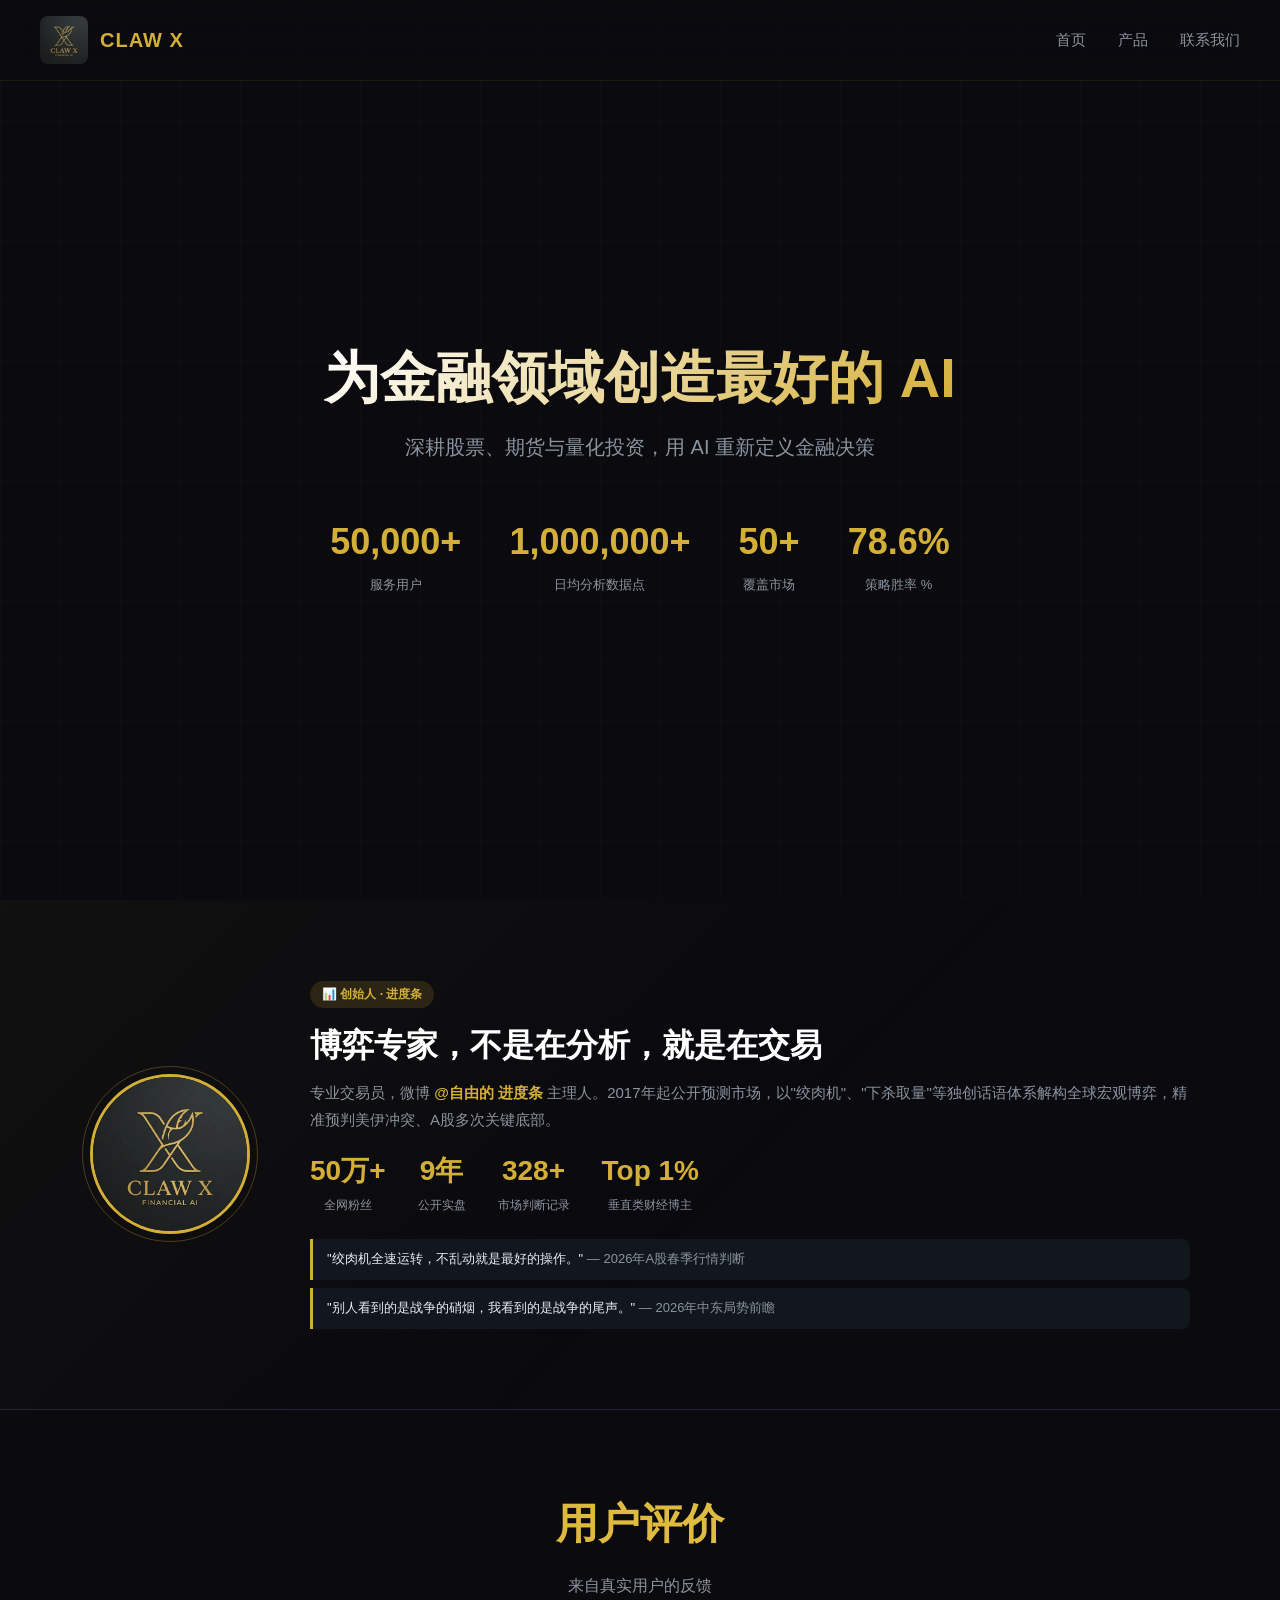
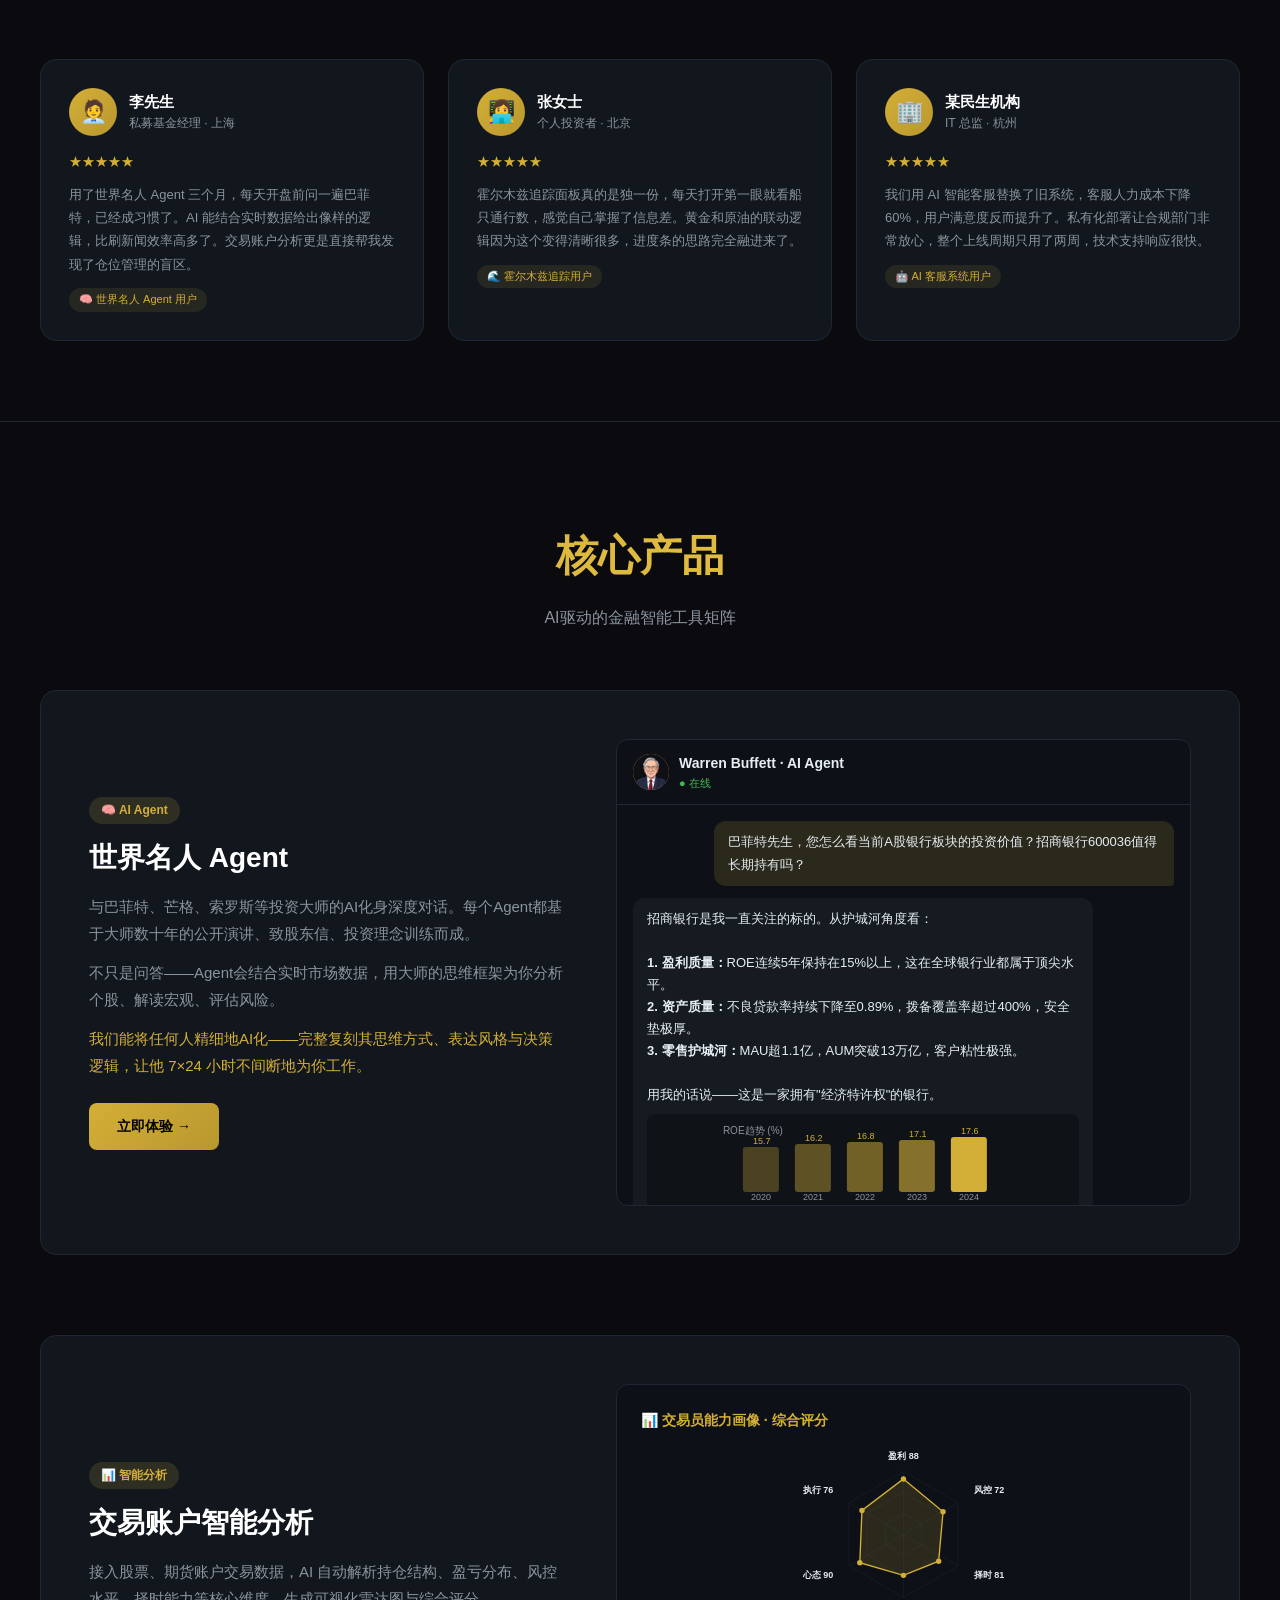
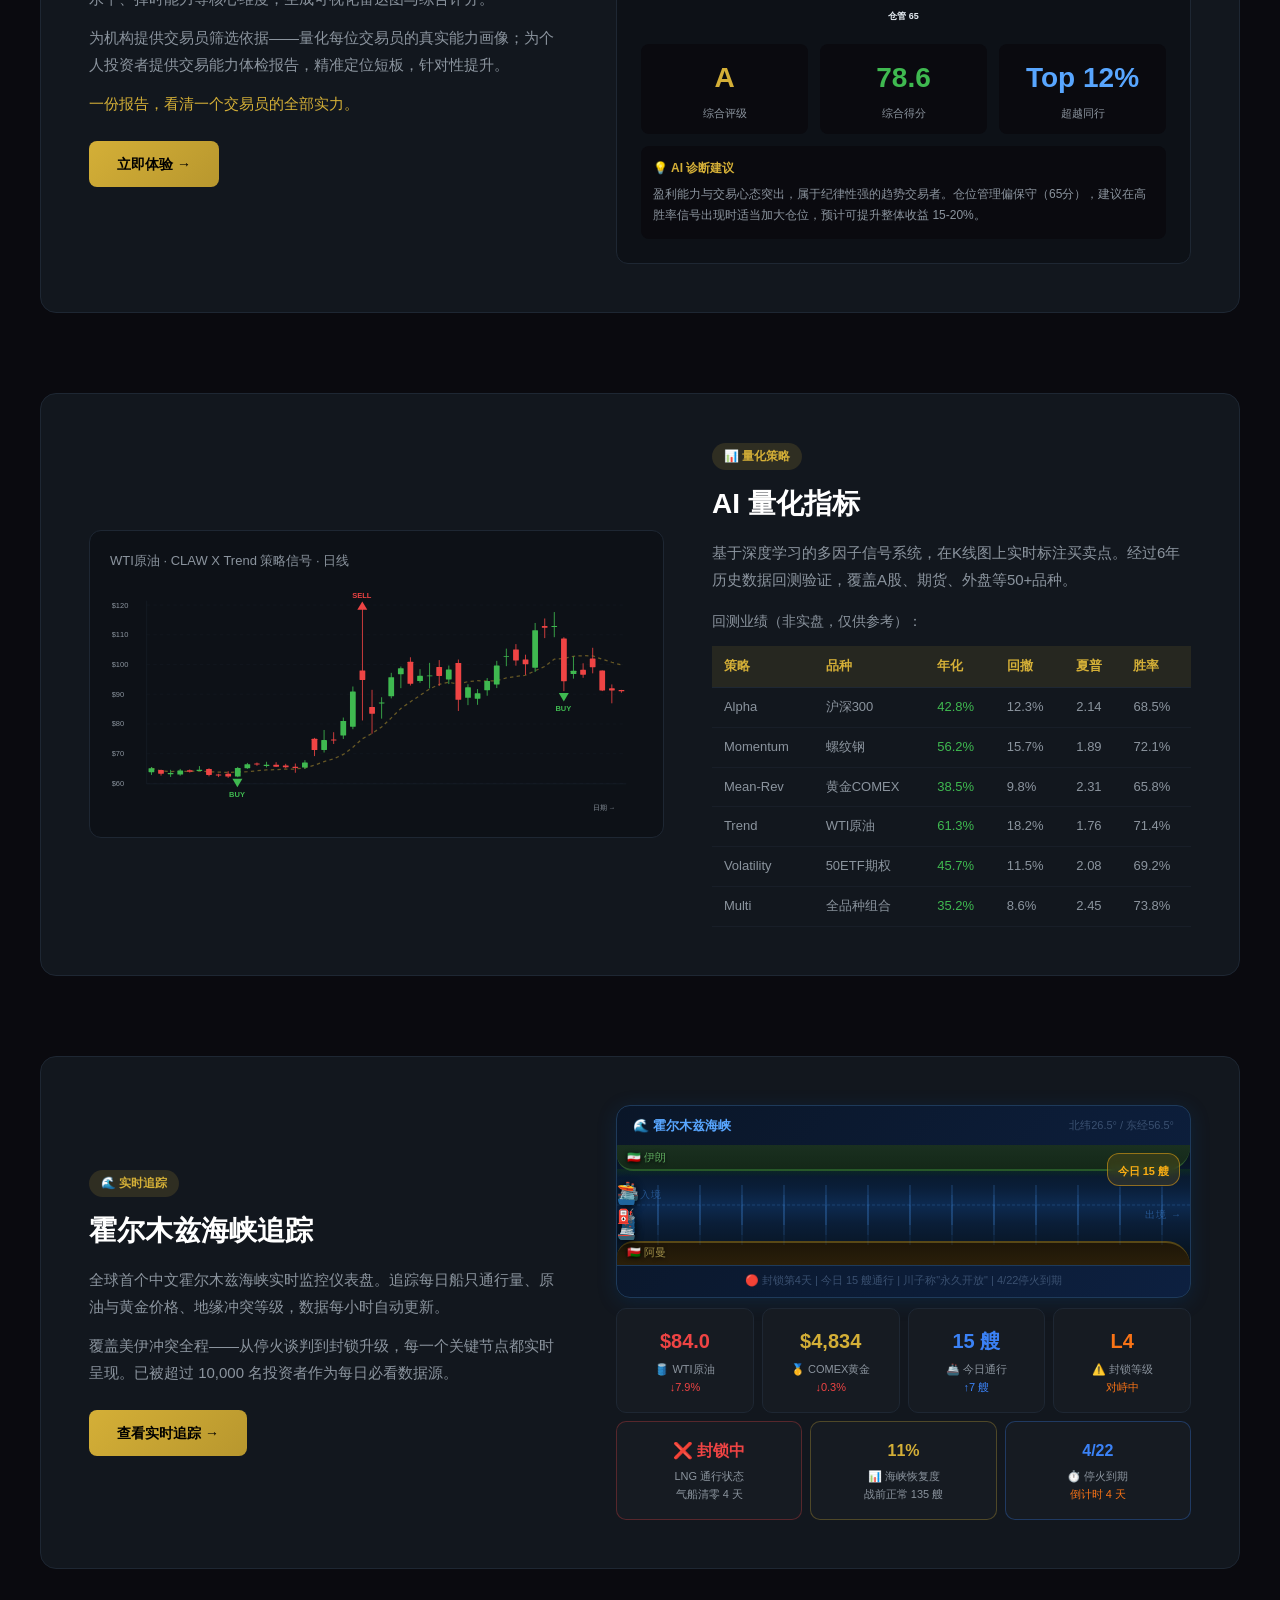
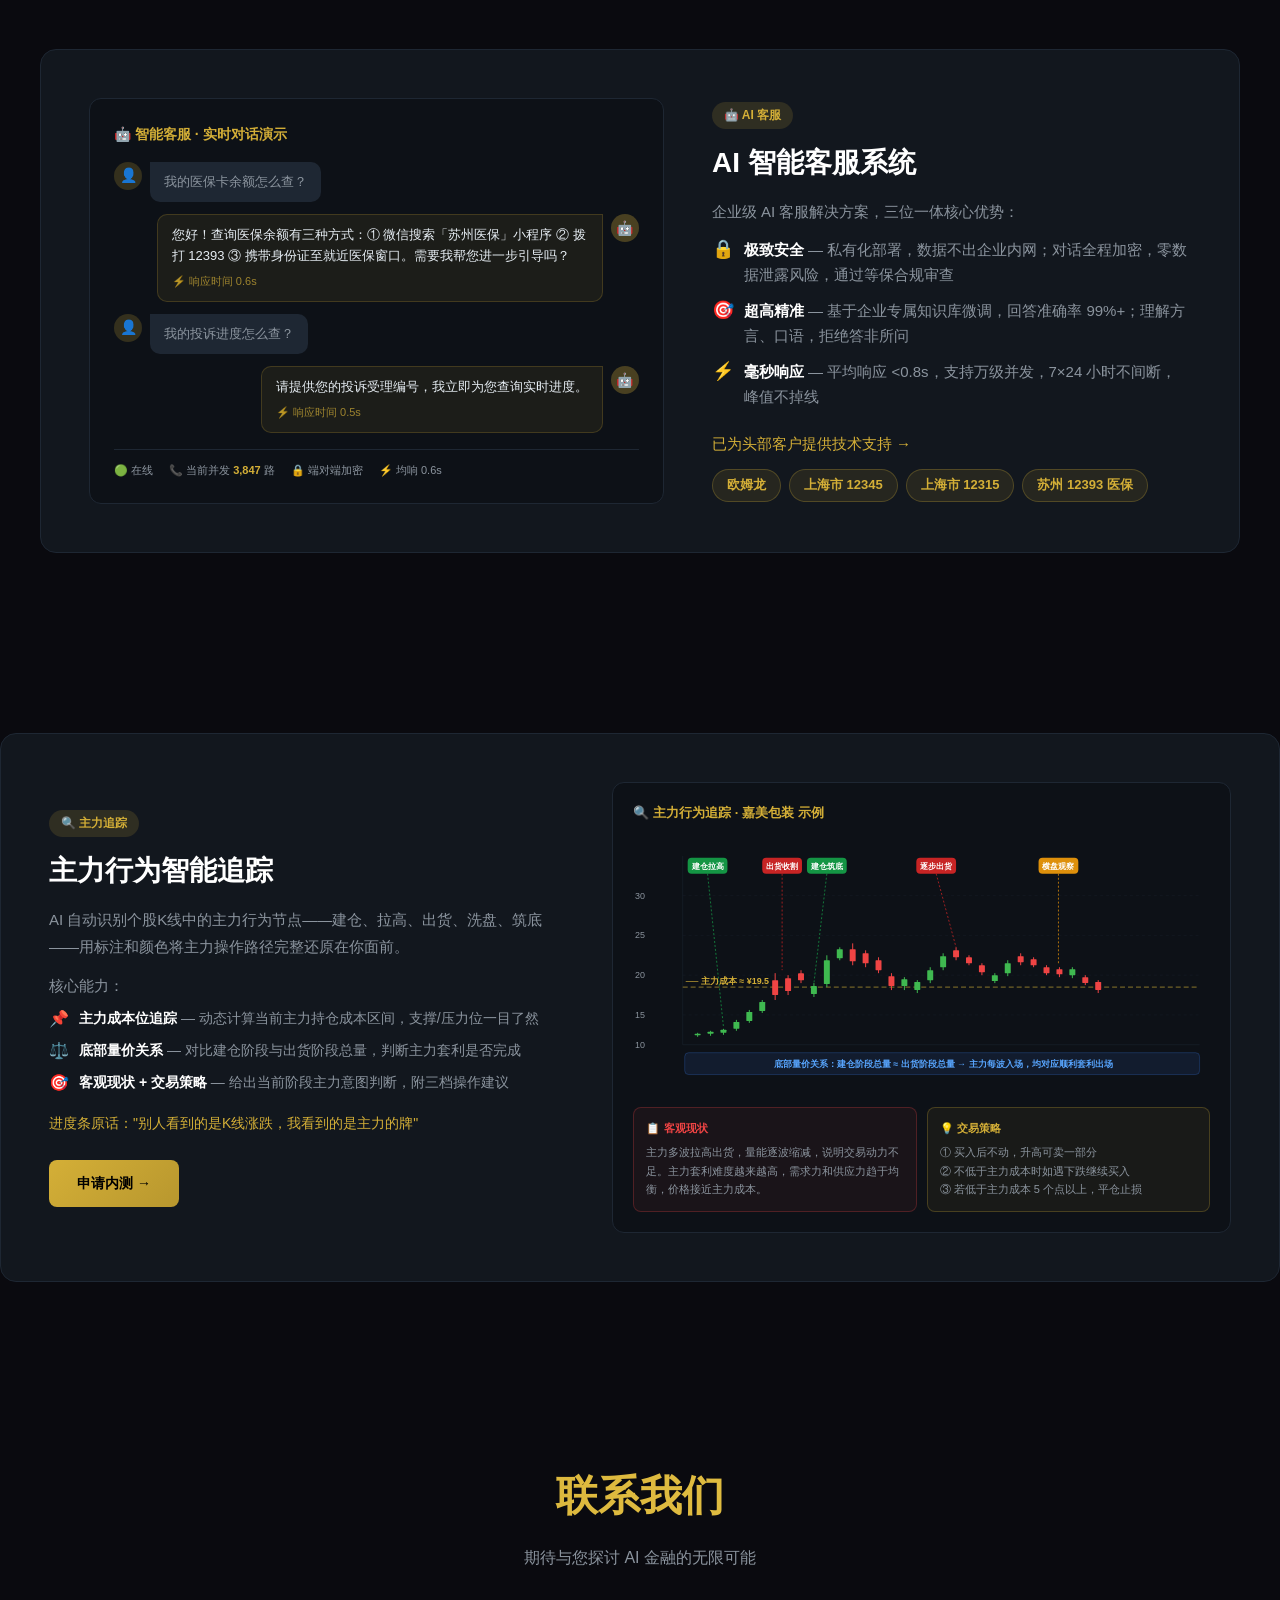
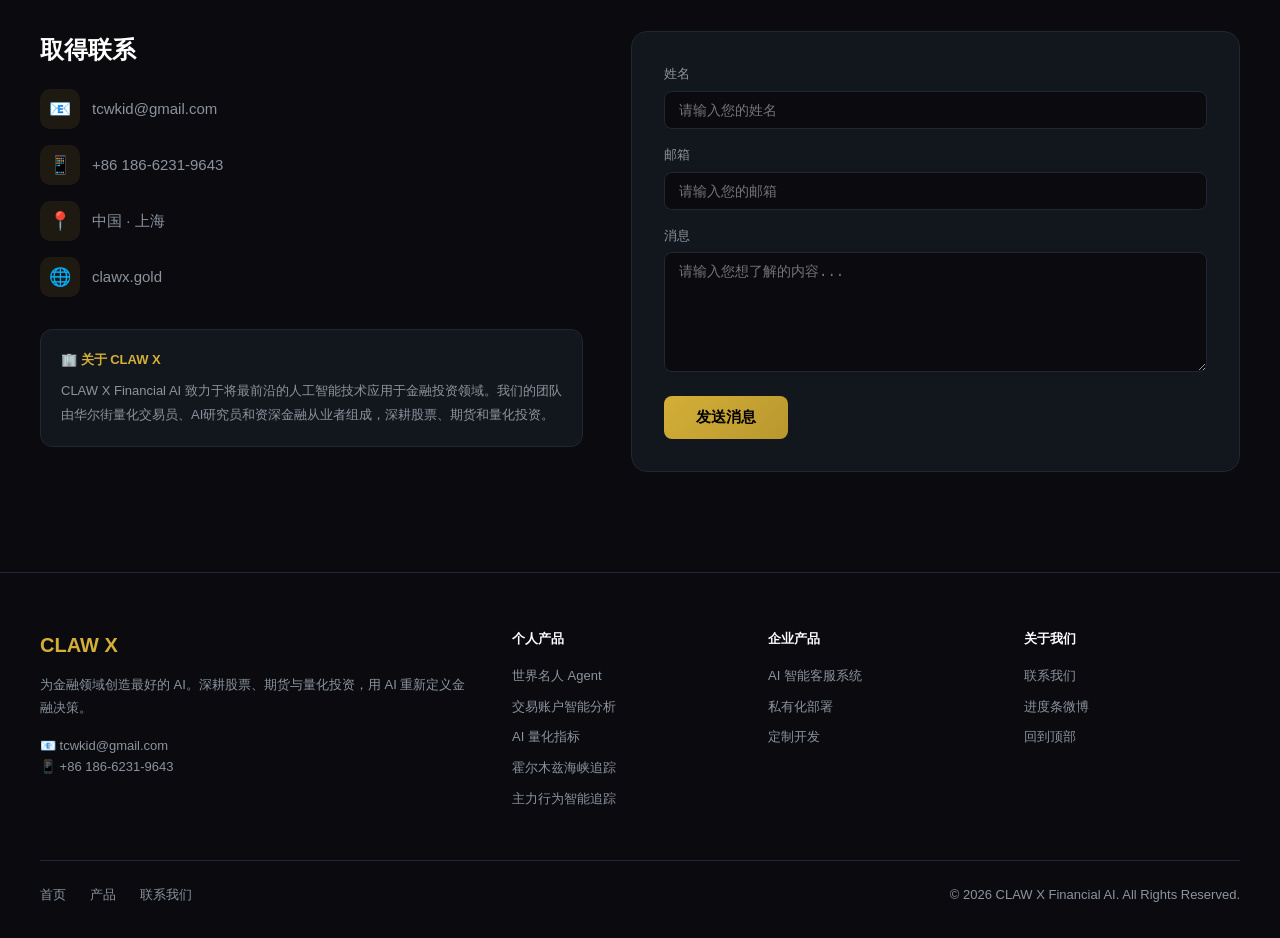
==== commit 24368f87: "feat: 新增主力行为智能追踪产品模块" ====
--- a/index.html
+++ b/index.html
@@ -835,6 +835,168 @@
 
 </section>
 
+<!-- 产品5：主力行为追踪 -->
+<div class="product fade-in">
+<div class="product-info">
+<div class="product-tag">🔍 主力追踪</div>
+<h3>主力行为智能追踪</h3>
+<p>AI 自动识别个股K线中的主力行为节点——建仓、拉高、出货、洗盘、筑底——用标注和颜色将主力操作路径完整还原在你面前。</p>
+<p style="margin-top:12px">核心能力：</p>
+<ul style="margin-top:8px;padding-left:0;list-style:none;display:flex;flex-direction:column;gap:8px">
+<li style="display:flex;align-items:flex-start;gap:10px"><span style="color:var(--gold);font-size:16px;line-height:1.5">📌</span><span style="color:var(--text2);font-size:14px;line-height:1.7"><strong style="color:#fff">主力成本位追踪</strong> — 动态计算当前主力持仓成本区间，支撑/压力位一目了然</span></li>
+<li style="display:flex;align-items:flex-start;gap:10px"><span style="color:var(--gold);font-size:16px;line-height:1.5">⚖️</span><span style="color:var(--text2);font-size:14px;line-height:1.7"><strong style="color:#fff">底部量价关系</strong> — 对比建仓阶段与出货阶段总量，判断主力套利是否完成</span></li>
+<li style="display:flex;align-items:flex-start;gap:10px"><span style="color:var(--gold);font-size:16px;line-height:1.5">🎯</span><span style="color:var(--text2);font-size:14px;line-height:1.7"><strong style="color:#fff">客观现状 + 交易策略</strong> — 给出当前阶段主力意图判断，附三档操作建议</span></li>
+</ul>
+<p style="margin-top:16px;color:var(--gold);font-weight:500;font-size:14px">进度条原话："别人看到的是K线涨跌，我看到的是主力的牌"</p>
+<div style="margin-top:24px">
+<a href="#contact" class="hz-btn">申请内测 →</a>
+</div>
+</div>
+<div class="product-demo">
+<div style="background:#0d1117;border:1px solid var(--border);border-radius:12px;padding:20px">
+<div style="font-size:13px;color:var(--gold);font-weight:600;margin-bottom:12px">🔍 主力行为追踪 · 嘉美包装 示例</div>
+<!-- 主力行为 K线示意图 -->
+<svg width="100%" viewBox="0 0 580 260" style="display:block">
+  <!-- 背景网格 -->
+  <line x1="50" y1="20" x2="50" y2="210" stroke="#1e2733" stroke-width="0.5"/>
+  <line x1="50" y1="210" x2="570" y2="210" stroke="#1e2733" stroke-width="0.5"/>
+  <line x1="50" y1="60" x2="570" y2="60" stroke="#1e2733" stroke-width="0.3" stroke-dasharray="3"/>
+  <line x1="50" y1="100" x2="570" y2="100" stroke="#1e2733" stroke-width="0.3" stroke-dasharray="3"/>
+  <line x1="50" y1="140" x2="570" y2="140" stroke="#1e2733" stroke-width="0.3" stroke-dasharray="3"/>
+  <line x1="50" y1="180" x2="570" y2="180" stroke="#1e2733" stroke-width="0.3" stroke-dasharray="3"/>
+  <!-- 价格标签 -->
+  <text x="2" y="63" fill="#8b949e" font-size="9">30</text>
+  <text x="2" y="103" fill="#8b949e" font-size="9">25</text>
+  <text x="2" y="143" fill="#8b949e" font-size="9">20</text>
+  <text x="2" y="183" fill="#8b949e" font-size="9">15</text>
+  <text x="2" y="213" fill="#8b949e" font-size="9">10</text>
+  <!-- 主力成本线 -->
+  <line x1="50" y1="152" x2="570" y2="152" stroke="rgba(212,175,55,.5)" stroke-width="1.2" stroke-dasharray="5,3"/>
+  <text x="53" y="149" fill="var(--gold)" font-size="9" font-weight="600">── 主力成本 ≈ ¥19.5</text>
+
+  <!-- K线蜡烛：建仓阶段（绿色为主） -->
+  <line x1="65" y1="198" x2="65" y2="202" stroke="#3fb950" stroke-width="1"/>
+  <rect x="62" y="199" width="6" height="1.5" fill="#3fb950" rx="0.5"/>
+  <line x1="78" y1="196" x2="78" y2="201" stroke="#3fb950" stroke-width="1"/>
+  <rect x="75" y="197" width="6" height="2" fill="#3fb950" rx="0.5"/>
+  <line x1="91" y1="194" x2="91" y2="200" stroke="#3fb950" stroke-width="1"/>
+  <rect x="88" y="195" width="6" height="3" fill="#3fb950" rx="0.5"/>
+  <!-- 拉高阶段 -->
+  <line x1="104" y1="185" x2="104" y2="196" stroke="#3fb950" stroke-width="1"/>
+  <rect x="101" y="187" width="6" height="7" fill="#3fb950" rx="0.5"/>
+  <line x1="117" y1="175" x2="117" y2="188" stroke="#3fb950" stroke-width="1"/>
+  <rect x="114" y="177" width="6" height="9" fill="#3fb950" rx="0.5"/>
+  <line x1="130" y1="165" x2="130" y2="178" stroke="#3fb950" stroke-width="1"/>
+  <rect x="127" y="167" width="6" height="9" fill="#3fb950" rx="0.5"/>
+  <!-- 出货阶段 -->
+  <line x1="143" y1="138" x2="143" y2="165" stroke="#ef4444" stroke-width="1"/>
+  <rect x="140" y="145" width="6" height="15" fill="#ef4444" rx="0.5"/>
+  <line x1="156" y1="140" x2="156" y2="160" stroke="#ef4444" stroke-width="1"/>
+  <rect x="153" y="143" width="6" height="13" fill="#ef4444" rx="0.5"/>
+  <line x1="169" y1="135" x2="169" y2="148" stroke="#ef4444" stroke-width="1"/>
+  <rect x="166" y="138" width="6" height="7" fill="#ef4444" rx="0.5"/>
+  <!-- 建仓筑底 -->
+  <line x1="182" y1="148" x2="182" y2="162" stroke="#3fb950" stroke-width="1"/>
+  <rect x="179" y="151" width="6" height="8" fill="#3fb950" rx="0.5"/>
+  <!-- 拉高 -->
+  <line x1="195" y1="120" x2="195" y2="152" stroke="#3fb950" stroke-width="1"/>
+  <rect x="192" y="125" width="6" height="24" fill="#3fb950" rx="0.5"/>
+  <line x1="208" y1="112" x2="208" y2="125" stroke="#3fb950" stroke-width="1"/>
+  <rect x="205" y="114" width="6" height="9" fill="#3fb950" rx="0.5"/>
+  <!-- 出货2 -->
+  <line x1="221" y1="108" x2="221" y2="130" stroke="#ef4444" stroke-width="1"/>
+  <rect x="218" y="114" width="6" height="12" fill="#ef4444" rx="0.5"/>
+  <line x1="234" y1="115" x2="234" y2="132" stroke="#ef4444" stroke-width="1"/>
+  <rect x="231" y="118" width="6" height="10" fill="#ef4444" rx="0.5"/>
+  <line x1="247" y1="122" x2="247" y2="138" stroke="#ef4444" stroke-width="1"/>
+  <rect x="244" y="125" width="6" height="10" fill="#ef4444" rx="0.5"/>
+  <!-- 洗盘 -->
+  <line x1="260" y1="138" x2="260" y2="155" stroke="#ef4444" stroke-width="1"/>
+  <rect x="257" y="141" width="6" height="10" fill="#ef4444" rx="0.5"/>
+  <line x1="273" y1="142" x2="273" y2="155" stroke="#3fb950" stroke-width="1"/>
+  <rect x="270" y="144" width="6" height="7" fill="#3fb950" rx="0.5"/>
+  <!-- 新一波建仓 -->
+  <line x1="286" y1="145" x2="286" y2="158" stroke="#3fb950" stroke-width="1"/>
+  <rect x="283" y="147" width="6" height="8" fill="#3fb950" rx="0.5"/>
+  <line x1="299" y1="132" x2="299" y2="148" stroke="#3fb950" stroke-width="1"/>
+  <rect x="296" y="135" width="6" height="10" fill="#3fb950" rx="0.5"/>
+  <line x1="312" y1="118" x2="312" y2="135" stroke="#3fb950" stroke-width="1"/>
+  <rect x="309" y="121" width="6" height="11" fill="#3fb950" rx="0.5"/>
+  <!-- 出货3 -->
+  <line x1="325" y1="112" x2="325" y2="125" stroke="#ef4444" stroke-width="1"/>
+  <rect x="322" y="115" width="6" height="7" fill="#ef4444" rx="0.5"/>
+  <line x1="338" y1="120" x2="338" y2="130" stroke="#ef4444" stroke-width="1"/>
+  <rect x="335" y="122" width="6" height="6" fill="#ef4444" rx="0.5"/>
+  <line x1="351" y1="128" x2="351" y2="140" stroke="#ef4444" stroke-width="1"/>
+  <rect x="348" y="130" width="6" height="7" fill="#ef4444" rx="0.5"/>
+  <!-- 再建仓 -->
+  <line x1="364" y1="138" x2="364" y2="148" stroke="#3fb950" stroke-width="1"/>
+  <rect x="361" y="140" width="6" height="6" fill="#3fb950" rx="0.5"/>
+  <line x1="377" y1="125" x2="377" y2="141" stroke="#3fb950" stroke-width="1"/>
+  <rect x="374" y="128" width="6" height="10" fill="#3fb950" rx="0.5"/>
+  <!-- 出货4 -->
+  <line x1="390" y1="118" x2="390" y2="130" stroke="#ef4444" stroke-width="1"/>
+  <rect x="387" y="121" width="6" height="6" fill="#ef4444" rx="0.5"/>
+  <line x1="403" y1="122" x2="403" y2="132" stroke="#ef4444" stroke-width="1"/>
+  <rect x="400" y="124" width="6" height="6" fill="#ef4444" rx="0.5"/>
+  <!-- 横盘 -->
+  <line x1="416" y1="130" x2="416" y2="140" stroke="#ef4444" stroke-width="1"/>
+  <rect x="413" y="132" width="6" height="6" fill="#ef4444" rx="0.5"/>
+  <line x1="429" y1="132" x2="429" y2="142" stroke="#ef4444" stroke-width="1"/>
+  <rect x="426" y="134" width="6" height="5" fill="#ef4444" rx="0.5"/>
+  <line x1="442" y1="132" x2="442" y2="143" stroke="#3fb950" stroke-width="1"/>
+  <rect x="439" y="134" width="6" height="6" fill="#3fb950" rx="0.5"/>
+  <!-- 最新 -->
+  <line x1="455" y1="140" x2="455" y2="150" stroke="#ef4444" stroke-width="1"/>
+  <rect x="452" y="142" width="6" height="6" fill="#ef4444" rx="0.5"/>
+  <line x1="468" y1="145" x2="468" y2="158" stroke="#ef4444" stroke-width="1"/>
+  <rect x="465" y="147" width="6" height="8" fill="#ef4444" rx="0.5"/>
+
+  <!-- 标注气泡：建仓 -->
+  <rect x="55" y="22" width="40" height="16" rx="4" fill="#16a34a" opacity="0.9"/>
+  <text x="75" y="33" fill="white" font-size="8" text-anchor="middle" font-weight="700">建仓拉高</text>
+  <line x1="75" y1="38" x2="91" y2="192" stroke="#16a34a" stroke-width="0.7" stroke-dasharray="2"/>
+
+  <!-- 标注气泡：出货1 -->
+  <rect x="130" y="22" width="40" height="16" rx="4" fill="#dc2626" opacity="0.9"/>
+  <text x="150" y="33" fill="white" font-size="8" text-anchor="middle" font-weight="700">出货收割</text>
+  <line x1="150" y1="38" x2="150" y2="135" stroke="#dc2626" stroke-width="0.7" stroke-dasharray="2"/>
+
+  <!-- 标注气泡：建仓2 -->
+  <rect x="175" y="22" width="40" height="16" rx="4" fill="#16a34a" opacity="0.9"/>
+  <text x="195" y="33" fill="white" font-size="8" text-anchor="middle" font-weight="700">建仓筑底</text>
+  <line x1="195" y1="38" x2="182" y2="148" stroke="#16a34a" stroke-width="0.7" stroke-dasharray="2"/>
+
+  <!-- 标注气泡：出货2 -->
+  <rect x="285" y="22" width="40" height="16" rx="4" fill="#dc2626" opacity="0.9"/>
+  <text x="305" y="33" fill="white" font-size="8" text-anchor="middle" font-weight="700">逐步出货</text>
+  <line x1="305" y1="38" x2="325" y2="112" stroke="#dc2626" stroke-width="0.7" stroke-dasharray="2"/>
+
+  <!-- 标注气泡：横盘 -->
+  <rect x="408" y="22" width="40" height="16" rx="4" fill="#f59e0b" opacity="0.9"/>
+  <text x="428" y="33" fill="white" font-size="8" text-anchor="middle" font-weight="700">横盘观察</text>
+  <line x1="428" y1="38" x2="428" y2="130" stroke="#f59e0b" stroke-width="0.7" stroke-dasharray="2"/>
+
+  <!-- 底部量价关系说明 -->
+  <rect x="52" y="218" width="518" height="22" rx="4" fill="rgba(59,130,246,.1)" stroke="rgba(59,130,246,.3)" stroke-width="0.8"/>
+  <text x="312" y="232" fill="#58a6ff" font-size="9" text-anchor="middle" font-weight="600">底部量价关系：建仓阶段总量 ≈ 出货阶段总量 → 主力每波入场，均对应顺利套利出场</text>
+</svg>
+
+<!-- 客观现状 + 交易策略卡片 -->
+<div style="display:grid;grid-template-columns:1fr 1fr;gap:10px;margin-top:12px">
+<div style="background:rgba(239,68,68,.06);border:1px solid rgba(239,68,68,.25);border-radius:8px;padding:12px">
+  <div style="font-size:11px;color:#ef4444;font-weight:700;margin-bottom:6px">📋 客观现状</div>
+  <div style="font-size:11px;color:var(--text2);line-height:1.7">主力多波拉高出货，量能逐波缩减，说明交易动力不足。主力套利难度越来越高，需求力和供应力趋于均衡，价格接近主力成本。</div>
+</div>
+<div style="background:rgba(212,175,55,.06);border:1px solid rgba(212,175,55,.25);border-radius:8px;padding:12px">
+  <div style="font-size:11px;color:var(--gold);font-weight:700;margin-bottom:6px">💡 交易策略</div>
+  <div style="font-size:11px;color:var(--text2);line-height:1.7">① 买入后不动，升高可卖一部分<br>② 不低于主力成本时如遇下跌继续买入<br>③ 若低于主力成本 5 个点以上，平仓止损</div>
+</div>
+</div>
+</div>
+</div>
+</div>
+
 <!-- 联系我们 -->
 <section class="section" id="contact">
 <div class="section-title">联系我们</div>
@@ -875,6 +1037,7 @@
 <a href="http://139.196.122.66:8005" target="_blank">交易账户智能分析</a>
 <a href="#products">AI 量化指标</a>
 <a href="https://hz.clawx.gold" target="_blank">霍尔木兹海峡追踪</a>
+<a href="#products">主力行为智能追踪</a>
 </div>
 <div class="footer-col">
 <div class="footer-col-title">企业产品</div>
@@ -959,4 +1122,4 @@
 </body>
 </html>
 <!-- deploy-trigger 1776314314 -->
-<!-- deploy trigger Sat Apr 18 09:26:01 CST 2026 -->
+<!-- deploy trigger Mon Apr 20 11:20:00 CST 2026 -->
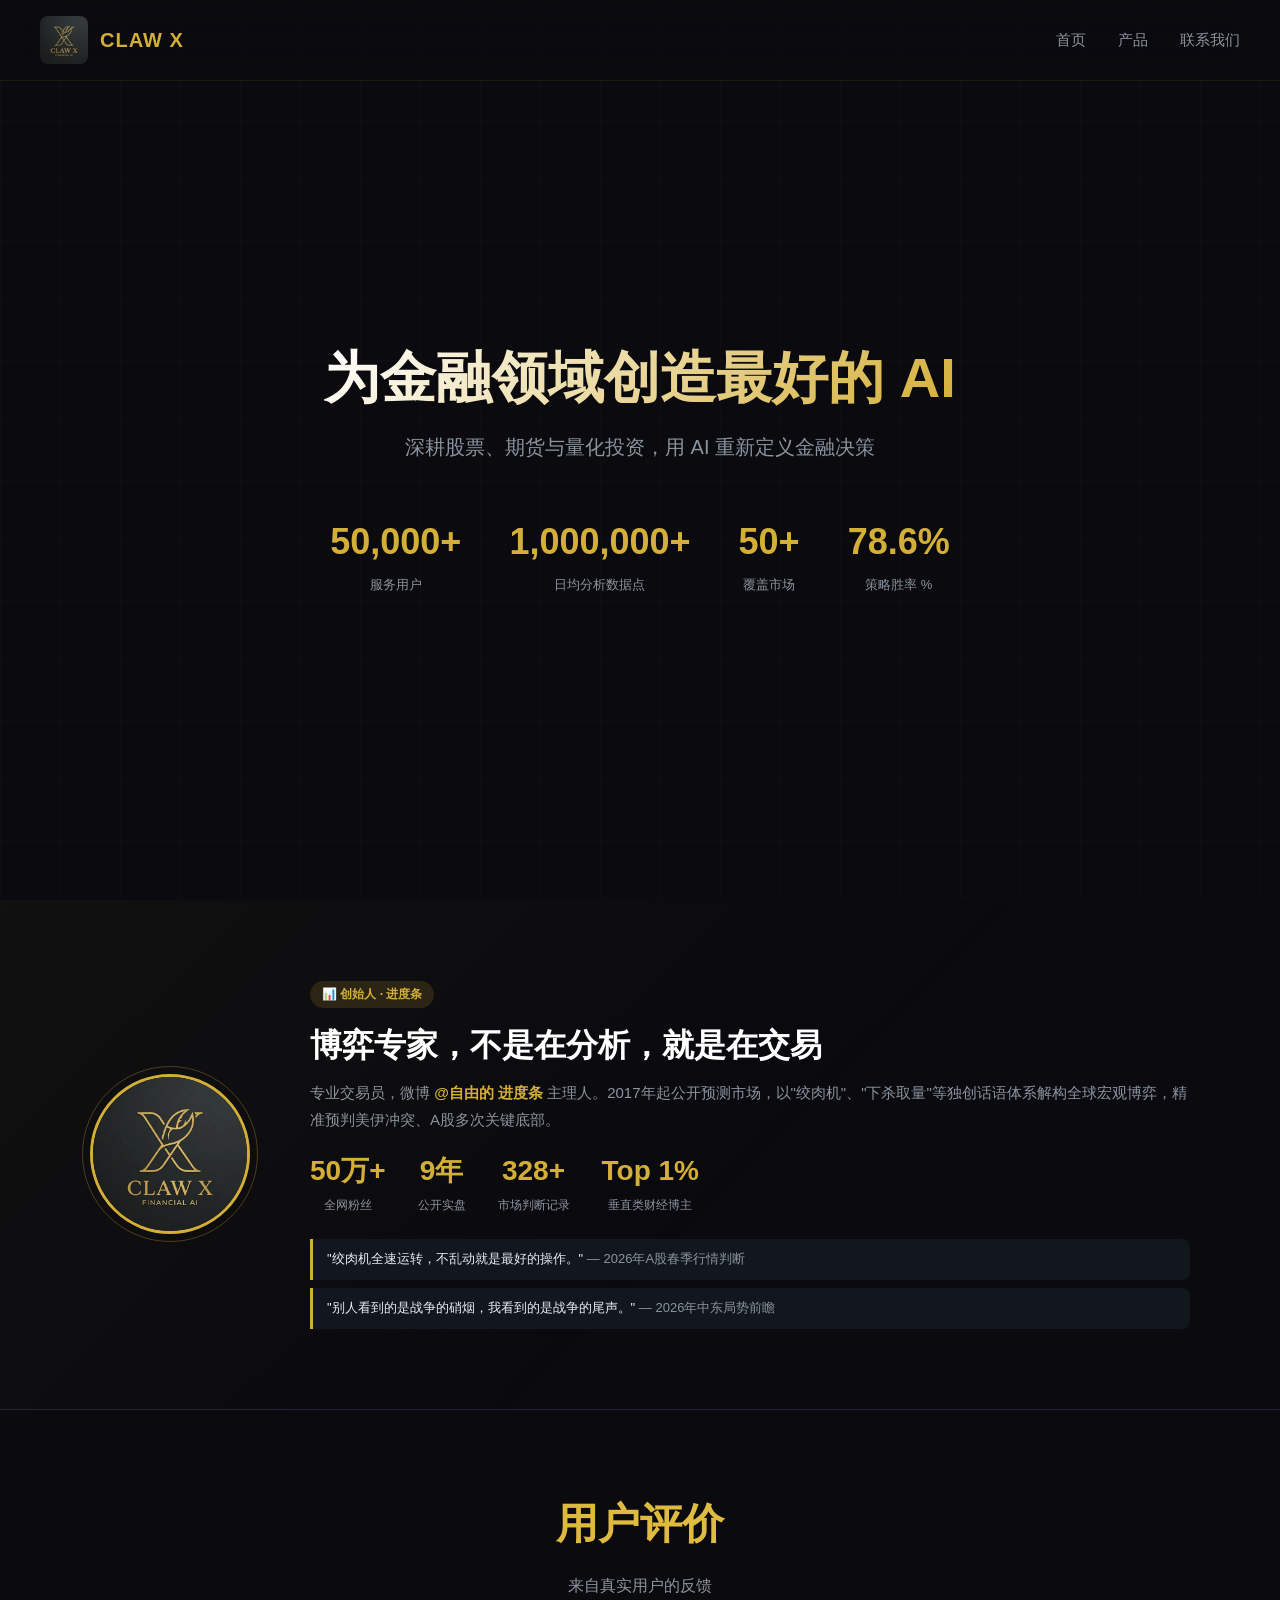
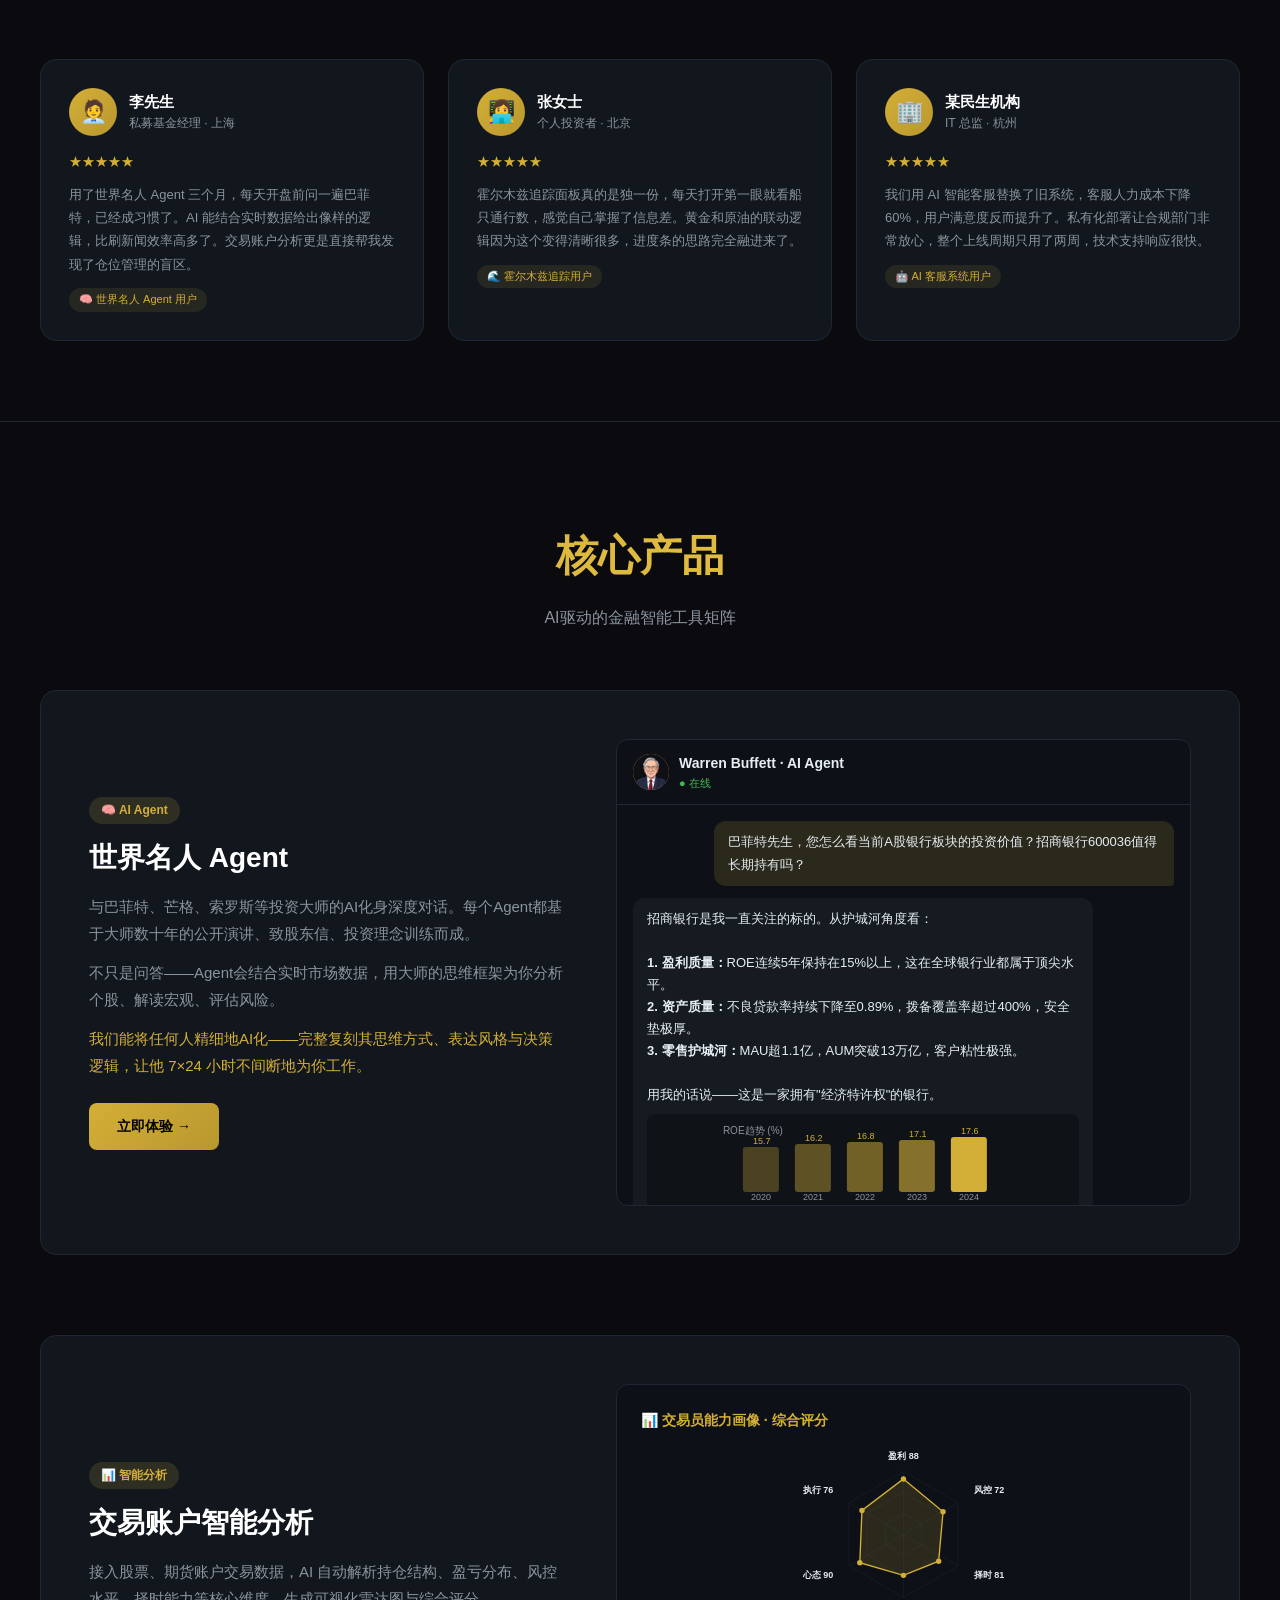
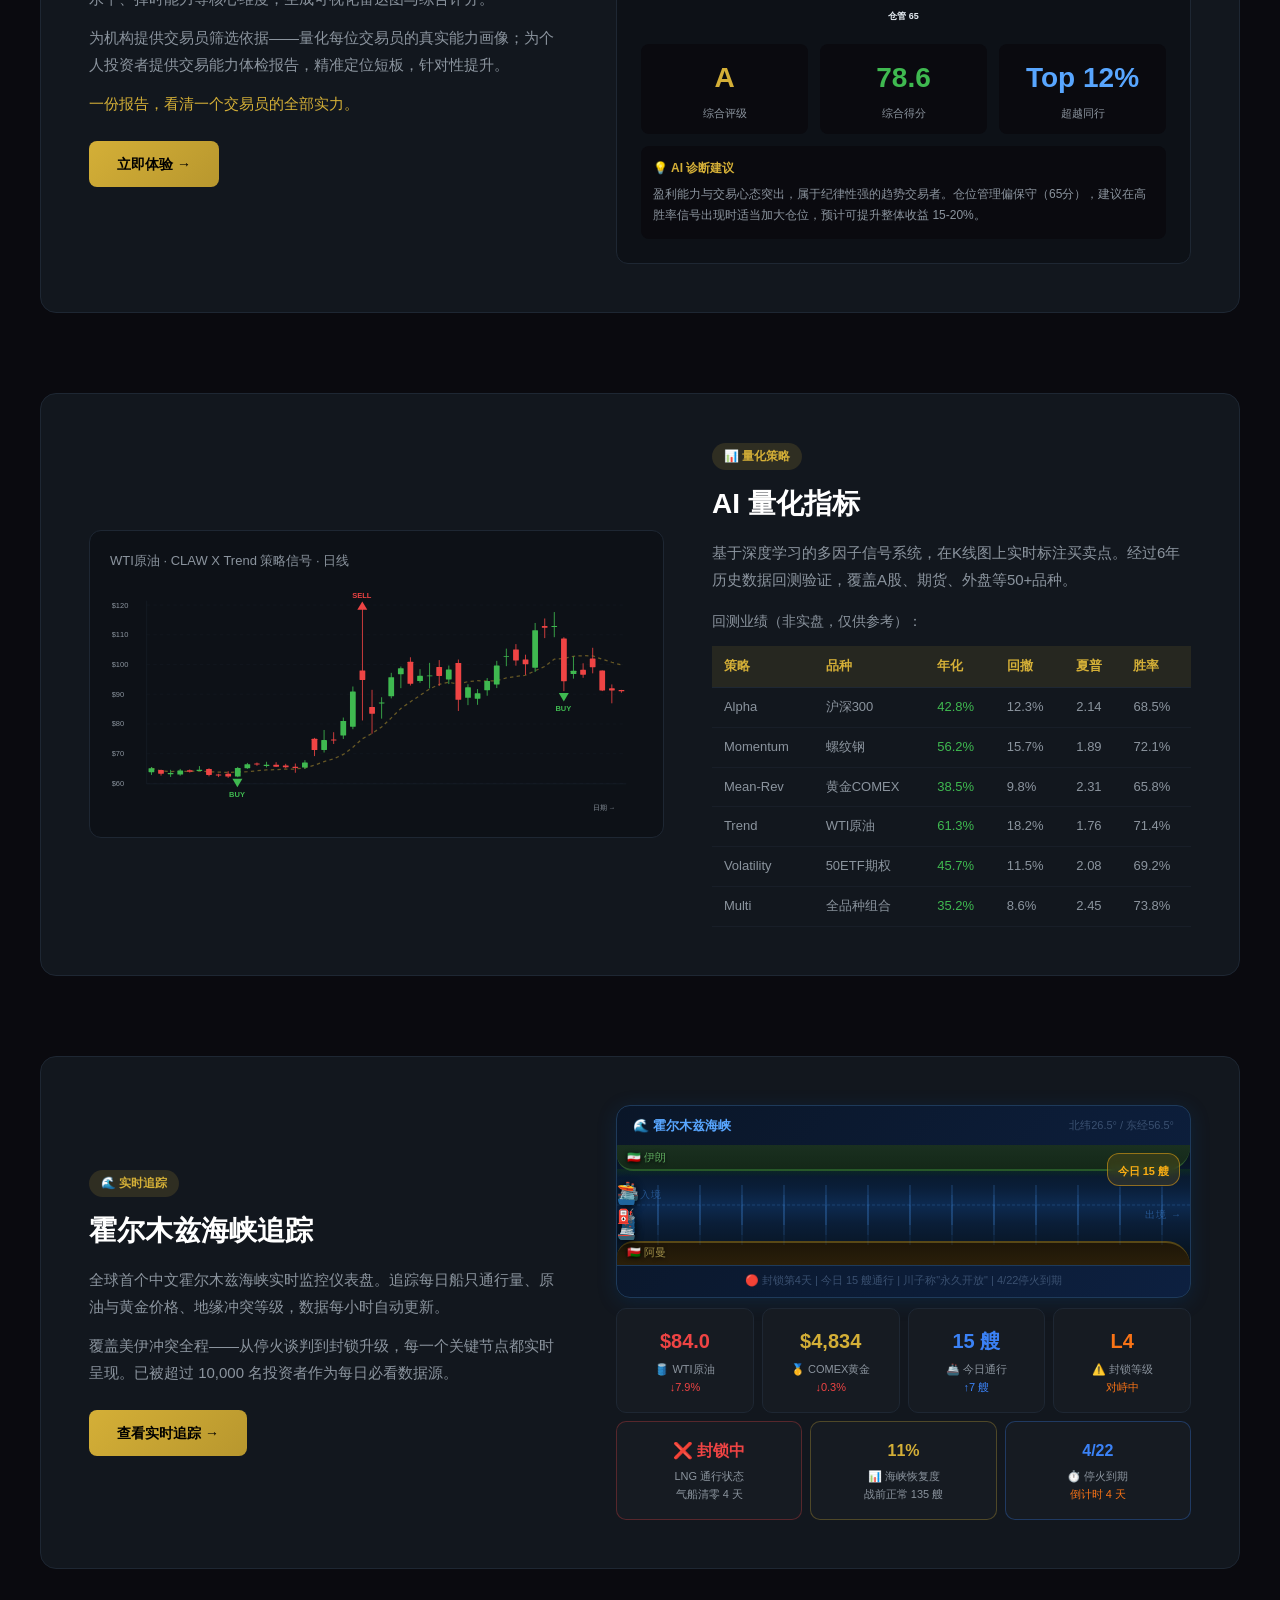
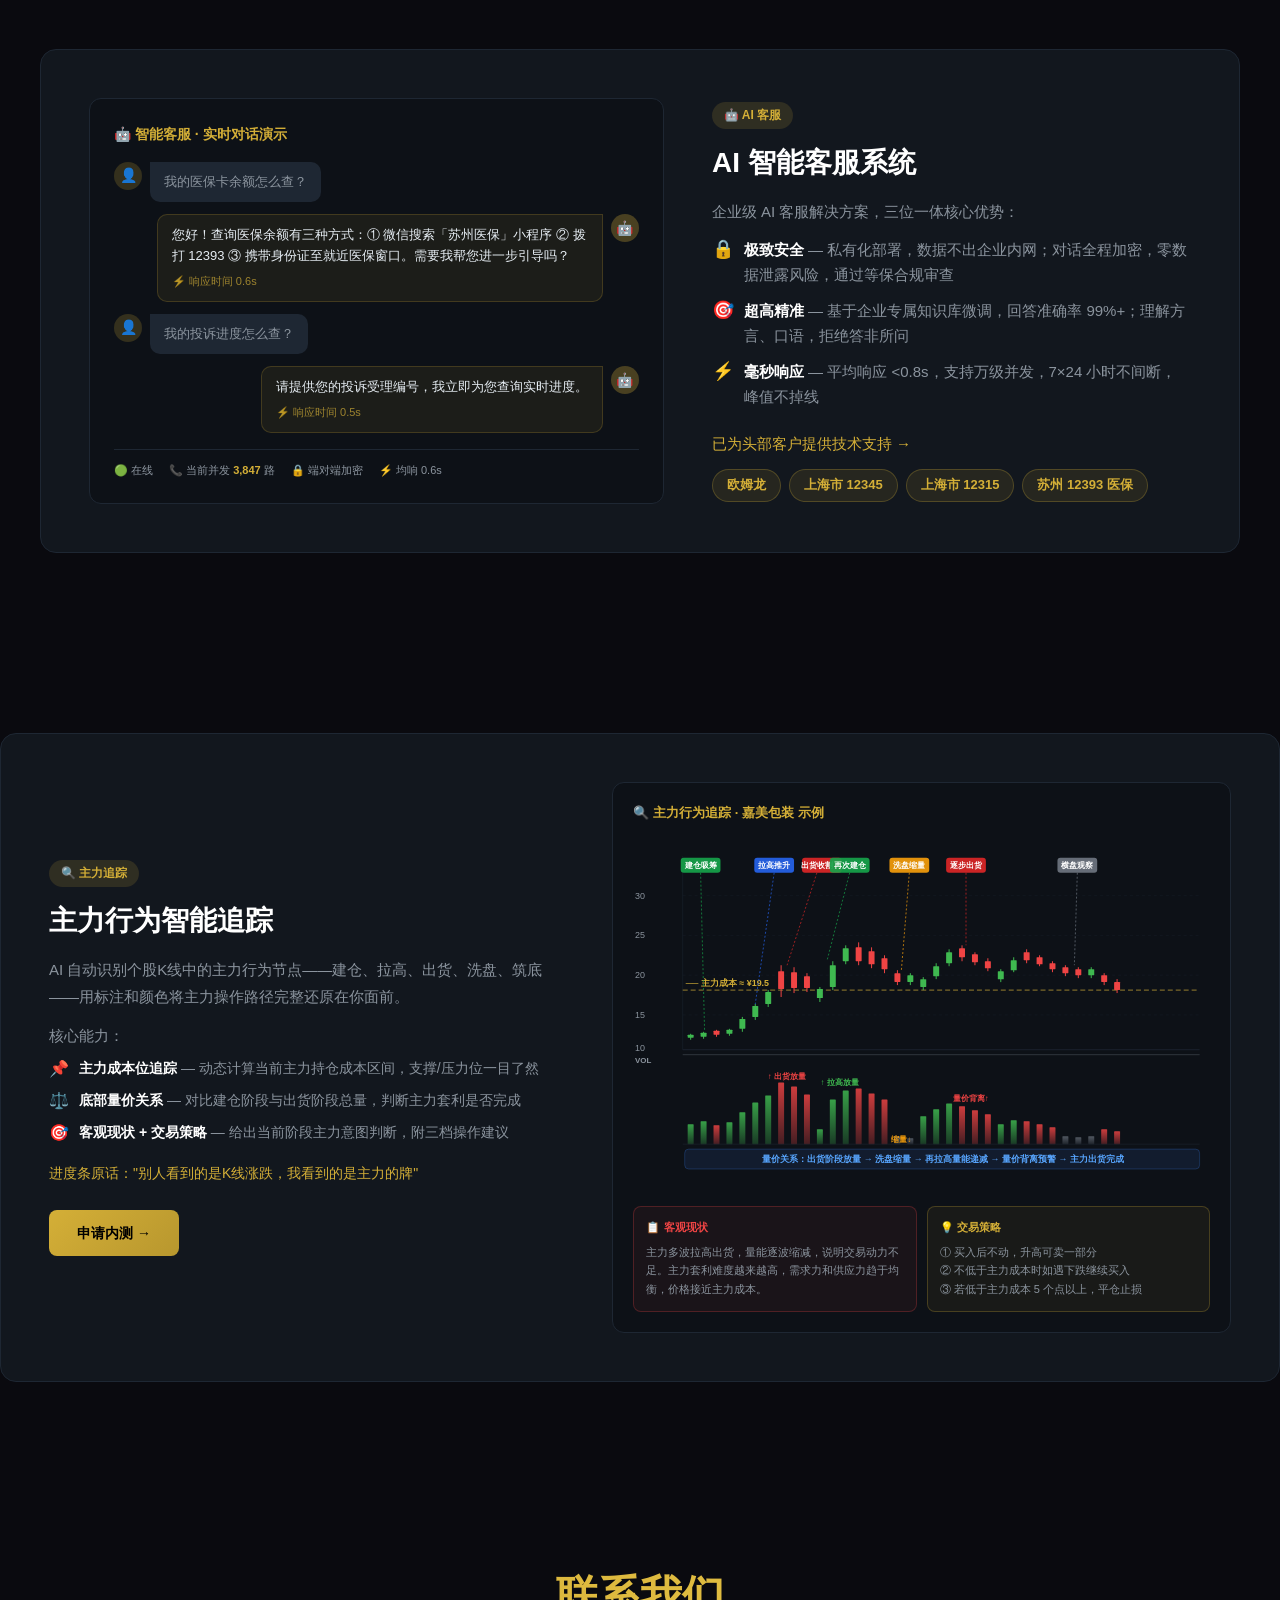
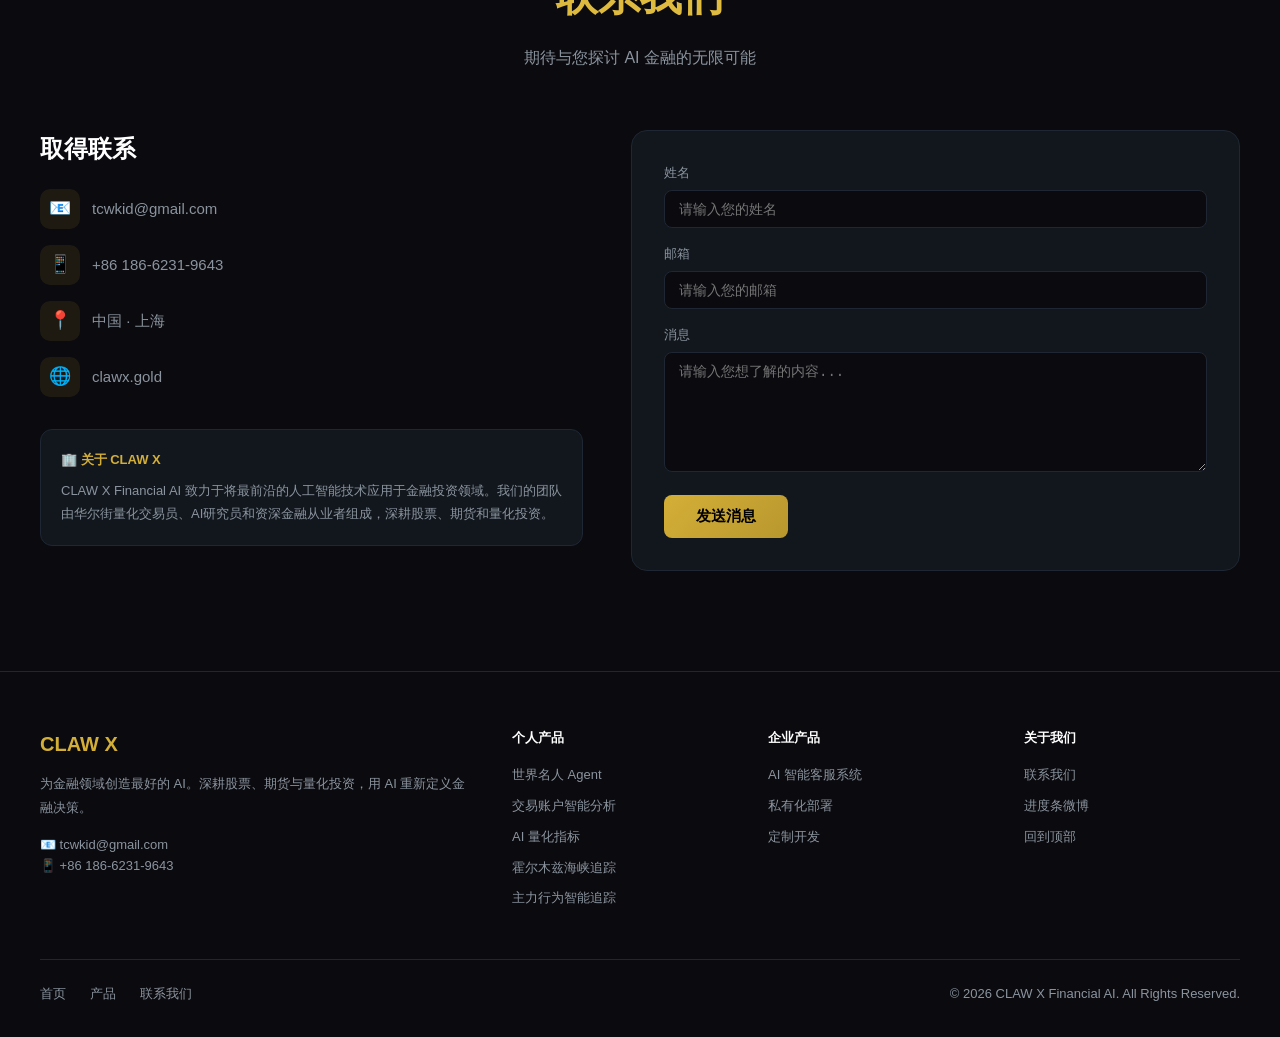
==== commit a12b5acd: "feat: 主力追踪K线图新增成交量柱状图，体现量价关系" ====
--- a/index.html
+++ b/index.html
@@ -855,131 +855,245 @@
 <div class="product-demo">
 <div style="background:#0d1117;border:1px solid var(--border);border-radius:12px;padding:20px">
 <div style="font-size:13px;color:var(--gold);font-weight:600;margin-bottom:12px">🔍 主力行为追踪 · 嘉美包装 示例</div>
-<!-- 主力行为 K线示意图 -->
-<svg width="100%" viewBox="0 0 580 260" style="display:block">
-  <!-- 背景网格 -->
-  <line x1="50" y1="20" x2="50" y2="210" stroke="#1e2733" stroke-width="0.5"/>
-  <line x1="50" y1="210" x2="570" y2="210" stroke="#1e2733" stroke-width="0.5"/>
-  <line x1="50" y1="60" x2="570" y2="60" stroke="#1e2733" stroke-width="0.3" stroke-dasharray="3"/>
+<!-- 主力行为 K线+成交量示意图 -->
+<svg width="100%" viewBox="0 0 580 360" style="display:block">
+  <!-- ===== 定义区 ===== -->
+  <defs>
+    <linearGradient id="volGreen" x1="0" y1="0" x2="0" y2="1">
+      <stop offset="0%" stop-color="#3fb950" stop-opacity="0.85"/>
+      <stop offset="100%" stop-color="#3fb950" stop-opacity="0.25"/>
+    </linearGradient>
+    <linearGradient id="volRed" x1="0" y1="0" x2="0" y2="1">
+      <stop offset="0%" stop-color="#ef4444" stop-opacity="0.85"/>
+      <stop offset="100%" stop-color="#ef4444" stop-opacity="0.25"/>
+    </linearGradient>
+    <linearGradient id="volGray" x1="0" y1="0" x2="0" y2="1">
+      <stop offset="0%" stop-color="#6e7681" stop-opacity="0.7"/>
+      <stop offset="100%" stop-color="#6e7681" stop-opacity="0.2"/>
+    </linearGradient>
+  </defs>
+
+  <!-- ===== K线区 背景 (y: 20~215) ===== -->
+  <line x1="50" y1="20"  x2="50"  y2="215" stroke="#1e2733" stroke-width="0.5"/>
+  <line x1="50" y1="215" x2="570" y2="215" stroke="#1e2733" stroke-width="0.8"/>
+  <line x1="50" y1="60"  x2="570" y2="60"  stroke="#1e2733" stroke-width="0.3" stroke-dasharray="3"/>
   <line x1="50" y1="100" x2="570" y2="100" stroke="#1e2733" stroke-width="0.3" stroke-dasharray="3"/>
   <line x1="50" y1="140" x2="570" y2="140" stroke="#1e2733" stroke-width="0.3" stroke-dasharray="3"/>
   <line x1="50" y1="180" x2="570" y2="180" stroke="#1e2733" stroke-width="0.3" stroke-dasharray="3"/>
-  <!-- 价格标签 -->
-  <text x="2" y="63" fill="#8b949e" font-size="9">30</text>
+  <text x="2" y="63"  fill="#8b949e" font-size="9">30</text>
   <text x="2" y="103" fill="#8b949e" font-size="9">25</text>
   <text x="2" y="143" fill="#8b949e" font-size="9">20</text>
   <text x="2" y="183" fill="#8b949e" font-size="9">15</text>
-  <text x="2" y="213" fill="#8b949e" font-size="9">10</text>
+  <text x="2" y="216" fill="#8b949e" font-size="9">10</text>
+
   <!-- 主力成本线 -->
-  <line x1="50" y1="152" x2="570" y2="152" stroke="rgba(212,175,55,.5)" stroke-width="1.2" stroke-dasharray="5,3"/>
-  <text x="53" y="149" fill="var(--gold)" font-size="9" font-weight="600">── 主力成本 ≈ ¥19.5</text>
-
-  <!-- K线蜡烛：建仓阶段（绿色为主） -->
-  <line x1="65" y1="198" x2="65" y2="202" stroke="#3fb950" stroke-width="1"/>
-  <rect x="62" y="199" width="6" height="1.5" fill="#3fb950" rx="0.5"/>
-  <line x1="78" y1="196" x2="78" y2="201" stroke="#3fb950" stroke-width="1"/>
-  <rect x="75" y="197" width="6" height="2" fill="#3fb950" rx="0.5"/>
-  <line x1="91" y1="194" x2="91" y2="200" stroke="#3fb950" stroke-width="1"/>
-  <rect x="88" y="195" width="6" height="3" fill="#3fb950" rx="0.5"/>
-  <!-- 拉高阶段 -->
-  <line x1="104" y1="185" x2="104" y2="196" stroke="#3fb950" stroke-width="1"/>
-  <rect x="101" y="187" width="6" height="7" fill="#3fb950" rx="0.5"/>
-  <line x1="117" y1="175" x2="117" y2="188" stroke="#3fb950" stroke-width="1"/>
-  <rect x="114" y="177" width="6" height="9" fill="#3fb950" rx="0.5"/>
-  <line x1="130" y1="165" x2="130" y2="178" stroke="#3fb950" stroke-width="1"/>
-  <rect x="127" y="167" width="6" height="9" fill="#3fb950" rx="0.5"/>
-  <!-- 出货阶段 -->
-  <line x1="143" y1="138" x2="143" y2="165" stroke="#ef4444" stroke-width="1"/>
-  <rect x="140" y="145" width="6" height="15" fill="#ef4444" rx="0.5"/>
-  <line x1="156" y1="140" x2="156" y2="160" stroke="#ef4444" stroke-width="1"/>
-  <rect x="153" y="143" width="6" height="13" fill="#ef4444" rx="0.5"/>
-  <line x1="169" y1="135" x2="169" y2="148" stroke="#ef4444" stroke-width="1"/>
-  <rect x="166" y="138" width="6" height="7" fill="#ef4444" rx="0.5"/>
-  <!-- 建仓筑底 -->
-  <line x1="182" y1="148" x2="182" y2="162" stroke="#3fb950" stroke-width="1"/>
-  <rect x="179" y="151" width="6" height="8" fill="#3fb950" rx="0.5"/>
-  <!-- 拉高 -->
-  <line x1="195" y1="120" x2="195" y2="152" stroke="#3fb950" stroke-width="1"/>
-  <rect x="192" y="125" width="6" height="24" fill="#3fb950" rx="0.5"/>
-  <line x1="208" y1="112" x2="208" y2="125" stroke="#3fb950" stroke-width="1"/>
-  <rect x="205" y="114" width="6" height="9" fill="#3fb950" rx="0.5"/>
-  <!-- 出货2 -->
-  <line x1="221" y1="108" x2="221" y2="130" stroke="#ef4444" stroke-width="1"/>
-  <rect x="218" y="114" width="6" height="12" fill="#ef4444" rx="0.5"/>
-  <line x1="234" y1="115" x2="234" y2="132" stroke="#ef4444" stroke-width="1"/>
-  <rect x="231" y="118" width="6" height="10" fill="#ef4444" rx="0.5"/>
-  <line x1="247" y1="122" x2="247" y2="138" stroke="#ef4444" stroke-width="1"/>
-  <rect x="244" y="125" width="6" height="10" fill="#ef4444" rx="0.5"/>
-  <!-- 洗盘 -->
-  <line x1="260" y1="138" x2="260" y2="155" stroke="#ef4444" stroke-width="1"/>
-  <rect x="257" y="141" width="6" height="10" fill="#ef4444" rx="0.5"/>
-  <line x1="273" y1="142" x2="273" y2="155" stroke="#3fb950" stroke-width="1"/>
-  <rect x="270" y="144" width="6" height="7" fill="#3fb950" rx="0.5"/>
-  <!-- 新一波建仓 -->
-  <line x1="286" y1="145" x2="286" y2="158" stroke="#3fb950" stroke-width="1"/>
-  <rect x="283" y="147" width="6" height="8" fill="#3fb950" rx="0.5"/>
-  <line x1="299" y1="132" x2="299" y2="148" stroke="#3fb950" stroke-width="1"/>
-  <rect x="296" y="135" width="6" height="10" fill="#3fb950" rx="0.5"/>
-  <line x1="312" y1="118" x2="312" y2="135" stroke="#3fb950" stroke-width="1"/>
-  <rect x="309" y="121" width="6" height="11" fill="#3fb950" rx="0.5"/>
-  <!-- 出货3 -->
-  <line x1="325" y1="112" x2="325" y2="125" stroke="#ef4444" stroke-width="1"/>
-  <rect x="322" y="115" width="6" height="7" fill="#ef4444" rx="0.5"/>
-  <line x1="338" y1="120" x2="338" y2="130" stroke="#ef4444" stroke-width="1"/>
-  <rect x="335" y="122" width="6" height="6" fill="#ef4444" rx="0.5"/>
-  <line x1="351" y1="128" x2="351" y2="140" stroke="#ef4444" stroke-width="1"/>
-  <rect x="348" y="130" width="6" height="7" fill="#ef4444" rx="0.5"/>
-  <!-- 再建仓 -->
-  <line x1="364" y1="138" x2="364" y2="148" stroke="#3fb950" stroke-width="1"/>
-  <rect x="361" y="140" width="6" height="6" fill="#3fb950" rx="0.5"/>
-  <line x1="377" y1="125" x2="377" y2="141" stroke="#3fb950" stroke-width="1"/>
-  <rect x="374" y="128" width="6" height="10" fill="#3fb950" rx="0.5"/>
-  <!-- 出货4 -->
-  <line x1="390" y1="118" x2="390" y2="130" stroke="#ef4444" stroke-width="1"/>
-  <rect x="387" y="121" width="6" height="6" fill="#ef4444" rx="0.5"/>
-  <line x1="403" y1="122" x2="403" y2="132" stroke="#ef4444" stroke-width="1"/>
-  <rect x="400" y="124" width="6" height="6" fill="#ef4444" rx="0.5"/>
-  <!-- 横盘 -->
-  <line x1="416" y1="130" x2="416" y2="140" stroke="#ef4444" stroke-width="1"/>
-  <rect x="413" y="132" width="6" height="6" fill="#ef4444" rx="0.5"/>
-  <line x1="429" y1="132" x2="429" y2="142" stroke="#ef4444" stroke-width="1"/>
-  <rect x="426" y="134" width="6" height="5" fill="#ef4444" rx="0.5"/>
-  <line x1="442" y1="132" x2="442" y2="143" stroke="#3fb950" stroke-width="1"/>
-  <rect x="439" y="134" width="6" height="6" fill="#3fb950" rx="0.5"/>
-  <!-- 最新 -->
-  <line x1="455" y1="140" x2="455" y2="150" stroke="#ef4444" stroke-width="1"/>
-  <rect x="452" y="142" width="6" height="6" fill="#ef4444" rx="0.5"/>
-  <line x1="468" y1="145" x2="468" y2="158" stroke="#ef4444" stroke-width="1"/>
-  <rect x="465" y="147" width="6" height="8" fill="#ef4444" rx="0.5"/>
-
-  <!-- 标注气泡：建仓 -->
-  <rect x="55" y="22" width="40" height="16" rx="4" fill="#16a34a" opacity="0.9"/>
-  <text x="75" y="33" fill="white" font-size="8" text-anchor="middle" font-weight="700">建仓拉高</text>
-  <line x1="75" y1="38" x2="91" y2="192" stroke="#16a34a" stroke-width="0.7" stroke-dasharray="2"/>
-
-  <!-- 标注气泡：出货1 -->
-  <rect x="130" y="22" width="40" height="16" rx="4" fill="#dc2626" opacity="0.9"/>
-  <text x="150" y="33" fill="white" font-size="8" text-anchor="middle" font-weight="700">出货收割</text>
-  <line x1="150" y1="38" x2="150" y2="135" stroke="#dc2626" stroke-width="0.7" stroke-dasharray="2"/>
-
-  <!-- 标注气泡：建仓2 -->
-  <rect x="175" y="22" width="40" height="16" rx="4" fill="#16a34a" opacity="0.9"/>
-  <text x="195" y="33" fill="white" font-size="8" text-anchor="middle" font-weight="700">建仓筑底</text>
-  <line x1="195" y1="38" x2="182" y2="148" stroke="#16a34a" stroke-width="0.7" stroke-dasharray="2"/>
-
-  <!-- 标注气泡：出货2 -->
-  <rect x="285" y="22" width="40" height="16" rx="4" fill="#dc2626" opacity="0.9"/>
-  <text x="305" y="33" fill="white" font-size="8" text-anchor="middle" font-weight="700">逐步出货</text>
-  <line x1="305" y1="38" x2="325" y2="112" stroke="#dc2626" stroke-width="0.7" stroke-dasharray="2"/>
-
-  <!-- 标注气泡：横盘 -->
-  <rect x="408" y="22" width="40" height="16" rx="4" fill="#f59e0b" opacity="0.9"/>
-  <text x="428" y="33" fill="white" font-size="8" text-anchor="middle" font-weight="700">横盘观察</text>
-  <line x1="428" y1="38" x2="428" y2="130" stroke="#f59e0b" stroke-width="0.7" stroke-dasharray="2"/>
-
-  <!-- 底部量价关系说明 -->
-  <rect x="52" y="218" width="518" height="22" rx="4" fill="rgba(59,130,246,.1)" stroke="rgba(59,130,246,.3)" stroke-width="0.8"/>
-  <text x="312" y="232" fill="#58a6ff" font-size="9" text-anchor="middle" font-weight="600">底部量价关系：建仓阶段总量 ≈ 出货阶段总量 → 主力每波入场，均对应顺利套利出场</text>
+  <line x1="50" y1="155" x2="570" y2="155" stroke="rgba(212,175,55,.55)" stroke-width="1.2" stroke-dasharray="5,3"/>
+  <text x="53" y="151" fill="#d4af37" font-size="9" font-weight="600">── 主力成本 ≈ ¥19.5</text>
+
+  <!-- ===== K线蜡烛 (35根，间距13px，起始x=58) ===== -->
+  <!-- 每根K线格式: x=中心, 影线y1~y2, 实体rect x=中心-3, y=开, height=|开收| -->
+  <!-- 阶段1：建仓吸筹（小绿为主，低位震荡）x=58~97 -->
+  <line x1="58"  y1="199" x2="58"  y2="205" stroke="#3fb950" stroke-width="1"/>
+  <rect x="55"  y="200" width="6" height="3"  fill="#3fb950" rx="0.5"/>
+  <line x1="71"  y1="197" x2="71"  y2="204" stroke="#3fb950" stroke-width="1"/>
+  <rect x="68"  y="198" width="6" height="4"  fill="#3fb950" rx="0.5"/>
+  <line x1="84"  y1="195" x2="84"  y2="202" stroke="#ef4444" stroke-width="1"/>
+  <rect x="81"  y="196" width="6" height="4"  fill="#ef4444" rx="0.5"/>
+  <line x1="97"  y1="194" x2="97"  y2="201" stroke="#3fb950" stroke-width="1"/>
+  <rect x="94"  y="195" width="6" height="4"  fill="#3fb950" rx="0.5"/>
+
+  <!-- 阶段2：拉高推升 x=110~136 -->
+  <line x1="110" y1="182" x2="110" y2="197" stroke="#3fb950" stroke-width="1"/>
+  <rect x="107" y="184" width="6" height="10" fill="#3fb950" rx="0.5"/>
+  <line x1="123" y1="169" x2="123" y2="185" stroke="#3fb950" stroke-width="1"/>
+  <rect x="120" y="171" width="6" height="11" fill="#3fb950" rx="0.5"/>
+  <line x1="136" y1="155" x2="136" y2="172" stroke="#3fb950" stroke-width="1"/>
+  <rect x="133" y="157" width="6" height="12" fill="#3fb950" rx="0.5"/>
+
+  <!-- 阶段3：出货收割1（长上影，放量红） x=149~175 -->
+  <line x1="149" y1="130" x2="149" y2="162" stroke="#ef4444" stroke-width="1"/>
+  <rect x="146" y="136" width="6" height="18" fill="#ef4444" rx="0.5"/>
+  <line x1="162" y1="132" x2="162" y2="158" stroke="#ef4444" stroke-width="1"/>
+  <rect x="159" y="137" width="6" height="16" fill="#ef4444" rx="0.5"/>
+  <line x1="175" y1="138" x2="175" y2="157" stroke="#ef4444" stroke-width="1"/>
+  <rect x="172" y="141" width="6" height="12" fill="#ef4444" rx="0.5"/>
+
+  <!-- 阶段4：筑底 x=188 -->
+  <line x1="188" y1="152" x2="188" y2="167" stroke="#3fb950" stroke-width="1"/>
+  <rect x="185" y="154" width="6" height="9"  fill="#3fb950" rx="0.5"/>
+
+  <!-- 阶段5：第二波拉高 x=201~214 -->
+  <line x1="201" y1="126" x2="201" y2="155" stroke="#3fb950" stroke-width="1"/>
+  <rect x="198" y="130" width="6" height="22" fill="#3fb950" rx="0.5"/>
+  <line x1="214" y1="110" x2="214" y2="129" stroke="#3fb950" stroke-width="1"/>
+  <rect x="211" y="113" width="6" height="13" fill="#3fb950" rx="0.5"/>
+
+  <!-- 阶段6：第二波出货 x=227~253 -->
+  <line x1="227" y1="107" x2="227" y2="130" stroke="#ef4444" stroke-width="1"/>
+  <rect x="224" y="112" width="6" height="14" fill="#ef4444" rx="0.5"/>
+  <line x1="240" y1="112" x2="240" y2="133" stroke="#ef4444" stroke-width="1"/>
+  <rect x="237" y="116" width="6" height="13" fill="#ef4444" rx="0.5"/>
+  <line x1="253" y1="120" x2="253" y2="138" stroke="#ef4444" stroke-width="1"/>
+  <rect x="250" y="123" width="6" height="11" fill="#ef4444" rx="0.5"/>
+
+  <!-- 阶段7：洗盘缩量 x=266~279 -->
+  <line x1="266" y1="135" x2="266" y2="150" stroke="#ef4444" stroke-width="1"/>
+  <rect x="263" y="138" width="6" height="9"  fill="#ef4444" rx="0.5"/>
+  <line x1="279" y1="138" x2="279" y2="150" stroke="#3fb950" stroke-width="1"/>
+  <rect x="276" y="140" width="6" height="7"  fill="#3fb950" rx="0.5"/>
+
+  <!-- 阶段8：第三波建仓+拉高 x=292~318 -->
+  <line x1="292" y1="142" x2="292" y2="155" stroke="#3fb950" stroke-width="1"/>
+  <rect x="289" y="144" width="6" height="8"  fill="#3fb950" rx="0.5"/>
+  <line x1="305" y1="128" x2="305" y2="144" stroke="#3fb950" stroke-width="1"/>
+  <rect x="302" y="131" width="6" height="10" fill="#3fb950" rx="0.5"/>
+  <line x1="318" y1="114" x2="318" y2="131" stroke="#3fb950" stroke-width="1"/>
+  <rect x="315" y="117" width="6" height="11" fill="#3fb950" rx="0.5"/>
+
+  <!-- 阶段9：第三波出货 x=331~357 -->
+  <line x1="331" y1="110" x2="331" y2="126" stroke="#ef4444" stroke-width="1"/>
+  <rect x="328" y="113" width="6" height="9"  fill="#ef4444" rx="0.5"/>
+  <line x1="344" y1="117" x2="344" y2="130" stroke="#ef4444" stroke-width="1"/>
+  <rect x="341" y="119" width="6" height="8"  fill="#ef4444" rx="0.5"/>
+  <line x1="357" y1="123" x2="357" y2="136" stroke="#ef4444" stroke-width="1"/>
+  <rect x="354" y="126" width="6" height="7"  fill="#ef4444" rx="0.5"/>
+
+  <!-- 阶段10：再建仓 x=370~383 -->
+  <line x1="370" y1="134" x2="370" y2="147" stroke="#3fb950" stroke-width="1"/>
+  <rect x="367" y="136" width="6" height="8"  fill="#3fb950" rx="0.5"/>
+  <line x1="383" y1="122" x2="383" y2="137" stroke="#3fb950" stroke-width="1"/>
+  <rect x="380" y="125" width="6" height="10" fill="#3fb950" rx="0.5"/>
+
+  <!-- 阶段11：第四波出货 x=396~422 -->
+  <line x1="396" y1="114" x2="396" y2="128" stroke="#ef4444" stroke-width="1"/>
+  <rect x="393" y="117" width="6" height="8"  fill="#ef4444" rx="0.5"/>
+  <line x1="409" y1="120" x2="409" y2="131" stroke="#ef4444" stroke-width="1"/>
+  <rect x="406" y="122" width="6" height="7"  fill="#ef4444" rx="0.5"/>
+  <line x1="422" y1="126" x2="422" y2="137" stroke="#ef4444" stroke-width="1"/>
+  <rect x="419" y="128" width="6" height="6"  fill="#ef4444" rx="0.5"/>
+
+  <!-- 阶段12：横盘观察 x=435~461 -->
+  <line x1="435" y1="130" x2="435" y2="141" stroke="#ef4444" stroke-width="1"/>
+  <rect x="432" y="132" width="6" height="6"  fill="#ef4444" rx="0.5"/>
+  <line x1="448" y1="132" x2="448" y2="143" stroke="#ef4444" stroke-width="1"/>
+  <rect x="445" y="134" width="6" height="6"  fill="#ef4444" rx="0.5"/>
+  <line x1="461" y1="132" x2="461" y2="143" stroke="#3fb950" stroke-width="1"/>
+  <rect x="458" y="134" width="6" height="6"  fill="#3fb950" rx="0.5"/>
+
+  <!-- 阶段13：最新下跌 x=474~487 -->
+  <line x1="474" y1="138" x2="474" y2="150" stroke="#ef4444" stroke-width="1"/>
+  <rect x="471" y="140" width="6" height="7"  fill="#ef4444" rx="0.5"/>
+  <line x1="487" y1="144" x2="487" y2="158" stroke="#ef4444" stroke-width="1"/>
+  <rect x="484" y="147" width="6" height="8"  fill="#ef4444" rx="0.5"/>
+
+  <!-- ===== 行为标注气泡 ===== -->
+  <rect x="48"  y="22" width="40" height="15" rx="3" fill="#16a34a" opacity="0.92"/>
+  <text x="68"  y="32" fill="white" font-size="8" text-anchor="middle" font-weight="700">建仓吸筹</text>
+  <line x1="68"  y1="37" x2="72"  y2="196" stroke="#16a34a" stroke-width="0.7" stroke-dasharray="2"/>
+
+  <rect x="122" y="22" width="40" height="15" rx="3" fill="#2563eb" opacity="0.92"/>
+  <text x="142" y="32" fill="white" font-size="8" text-anchor="middle" font-weight="700">拉高推升</text>
+  <line x1="142" y1="37" x2="123" y2="169" stroke="#2563eb" stroke-width="0.7" stroke-dasharray="2"/>
+
+  <rect x="140" y="22" width="40" height="15" rx="3" fill="#dc2626" opacity="0.92" transform="translate(30,0)"/>
+  <text x="185" y="32" fill="white" font-size="8" text-anchor="middle" font-weight="700">出货收割</text>
+  <line x1="185" y1="37" x2="155" y2="130" stroke="#dc2626" stroke-width="0.7" stroke-dasharray="2"/>
+
+  <rect x="178" y="22" width="40" height="15" rx="3" fill="#16a34a" opacity="0.92" transform="translate(20,0)"/>
+  <text x="218" y="32" fill="white" font-size="8" text-anchor="middle" font-weight="700">再次建仓</text>
+  <line x1="218" y1="37" x2="195" y2="126" stroke="#16a34a" stroke-width="0.7" stroke-dasharray="2"/>
+
+  <rect x="258" y="22" width="40" height="15" rx="3" fill="#f59e0b" opacity="0.92"/>
+  <text x="278" y="32" fill="white" font-size="8" text-anchor="middle" font-weight="700">洗盘缩量</text>
+  <line x1="278" y1="37" x2="270" y2="135" stroke="#f59e0b" stroke-width="0.7" stroke-dasharray="2"/>
+
+  <rect x="315" y="22" width="40" height="15" rx="3" fill="#dc2626" opacity="0.92"/>
+  <text x="335" y="32" fill="white" font-size="8" text-anchor="middle" font-weight="700">逐步出货</text>
+  <line x1="335" y1="37" x2="335" y2="110" stroke="#dc2626" stroke-width="0.7" stroke-dasharray="2"/>
+
+  <rect x="427" y="22" width="40" height="15" rx="3" fill="#6e7681" opacity="0.92"/>
+  <text x="447" y="32" fill="white" font-size="8" text-anchor="middle" font-weight="700">横盘观察</text>
+  <line x1="447" y1="37" x2="444" y2="130" stroke="#6e7681" stroke-width="0.7" stroke-dasharray="2"/>
+
+  <!-- ===== 分隔线 ===== -->
+  <line x1="50" y1="220" x2="570" y2="220" stroke="#30363d" stroke-width="1"/>
+  <text x="2" y="228" fill="#8b949e" font-size="8" font-weight="600">VOL</text>
+
+  <!-- ===== 成交量柱状图 (y: 225~310, 底部=310) ===== -->
+  <!-- 量值说明: 建仓吸筹=中量, 拉高=放量绿, 出货=超大量红, 洗盘缩量=极小量, 横盘=极小 -->
+
+  <!-- 阶段1 建仓：中等量（绿） -->
+  <rect x="55"  y="290" width="6" height="20" fill="url(#volGreen)" rx="0.5"/>
+  <rect x="68"  y="287" width="6" height="23" fill="url(#volGreen)" rx="0.5"/>
+  <rect x="81"  y="291" width="6" height="19" fill="url(#volRed)"   rx="0.5"/>
+  <rect x="94"  y="288" width="6" height="22" fill="url(#volGreen)" rx="0.5"/>
+
+  <!-- 阶段2 拉高：放量绿 -->
+  <rect x="107" y="278" width="6" height="32" fill="url(#volGreen)" rx="0.5"/>
+  <rect x="120" y="268" width="6" height="42" fill="url(#volGreen)" rx="0.5"/>
+  <rect x="133" y="261" width="6" height="49" fill="url(#volGreen)" rx="0.5"/>
+
+  <!-- 阶段3 出货1：超大量红 -->
+  <rect x="146" y="248" width="6" height="62" fill="url(#volRed)"   rx="0.5"/>
+  <rect x="159" y="252" width="6" height="58" fill="url(#volRed)"   rx="0.5"/>
+  <rect x="172" y="260" width="6" height="50" fill="url(#volRed)"   rx="0.5"/>
+
+  <!-- 阶段4 筑底：小量绿 -->
+  <rect x="185" y="295" width="6" height="15" fill="url(#volGreen)" rx="0.5"/>
+
+  <!-- 阶段5 第二波拉高：放量绿 -->
+  <rect x="198" y="265" width="6" height="45" fill="url(#volGreen)" rx="0.5"/>
+  <rect x="211" y="256" width="6" height="54" fill="url(#volGreen)" rx="0.5"/>
+
+  <!-- 阶段6 出货2：大量红（比出货1略小） -->
+  <rect x="224" y="254" width="6" height="56" fill="url(#volRed)"   rx="0.5"/>
+  <rect x="237" y="259" width="6" height="51" fill="url(#volRed)"   rx="0.5"/>
+  <rect x="250" y="265" width="6" height="45" fill="url(#volRed)"   rx="0.5"/>
+
+  <!-- 阶段7 洗盘缩量：极小 -->
+  <rect x="263" y="302" width="6" height="8"  fill="url(#volGray)"  rx="0.5"/>
+  <rect x="276" y="304" width="6" height="6"  fill="url(#volGray)"  rx="0.5"/>
+
+  <!-- 阶段8 第三波拉高：中量绿（逐波缩量！） -->
+  <rect x="289" y="282" width="6" height="28" fill="url(#volGreen)" rx="0.5"/>
+  <rect x="302" y="275" width="6" height="35" fill="url(#volGreen)" rx="0.5"/>
+  <rect x="315" y="269" width="6" height="41" fill="url(#volGreen)" rx="0.5"/>
+
+  <!-- 阶段9 出货3：中量红（比出货2小，量价背离警告） -->
+  <rect x="328" y="272" width="6" height="38" fill="url(#volRed)"   rx="0.5"/>
+  <rect x="341" y="276" width="6" height="34" fill="url(#volRed)"   rx="0.5"/>
+  <rect x="354" y="280" width="6" height="30" fill="url(#volRed)"   rx="0.5"/>
+
+  <!-- 阶段10 再建仓：小量绿 -->
+  <rect x="367" y="290" width="6" height="20" fill="url(#volGreen)" rx="0.5"/>
+  <rect x="380" y="286" width="6" height="24" fill="url(#volGreen)" rx="0.5"/>
+
+  <!-- 阶段11 出货4：小量红（量能持续萎缩） -->
+  <rect x="393" y="287" width="6" height="23" fill="url(#volRed)"   rx="0.5"/>
+  <rect x="406" y="290" width="6" height="20" fill="url(#volRed)"   rx="0.5"/>
+  <rect x="419" y="293" width="6" height="17" fill="url(#volRed)"   rx="0.5"/>
+
+  <!-- 阶段12 横盘：极小量 -->
+  <rect x="432" y="302" width="6" height="8"  fill="url(#volGray)"  rx="0.5"/>
+  <rect x="445" y="303" width="6" height="7"  fill="url(#volGray)"  rx="0.5"/>
+  <rect x="458" y="302" width="6" height="8"  fill="url(#volGray)"  rx="0.5"/>
+
+  <!-- 阶段13 最新：小量红 -->
+  <rect x="471" y="295" width="6" height="15" fill="url(#volRed)"   rx="0.5"/>
+  <rect x="484" y="297" width="6" height="13" fill="url(#volRed)"   rx="0.5"/>
+
+  <!-- 成交量区底部基线 -->
+  <line x1="50" y1="310" x2="570" y2="310" stroke="#1e2733" stroke-width="0.5"/>
+
+  <!-- 量价关系标注（红色箭头指向缩量出货区域） -->
+  <text x="155" y="244" fill="#ef4444" font-size="8" text-anchor="middle" font-weight="700">↑ 出货放量</text>
+  <text x="208" y="251" fill="#3fb950" font-size="8" text-anchor="middle" font-weight="700">↑ 拉高放量</text>
+  <text x="270" y="308" fill="#f59e0b" font-size="8" text-anchor="middle" font-weight="700">缩量↓</text>
+  <text x="340" y="267" fill="#ef4444" font-size="8" text-anchor="middle" font-weight="700">量价背离↑</text>
+
+  <!-- 底部量价关系说明条 -->
+  <rect x="52" y="315" width="518" height="20" rx="4" fill="rgba(59,130,246,.1)" stroke="rgba(59,130,246,.3)" stroke-width="0.8"/>
+  <text x="312" y="328" fill="#58a6ff" font-size="9" text-anchor="middle" font-weight="600">量价关系：出货阶段放量 → 洗盘缩量 → 再拉高量能递减 → 量价背离预警 → 主力出货完成</text>
 </svg>
 
 <!-- 客观现状 + 交易策略卡片 -->
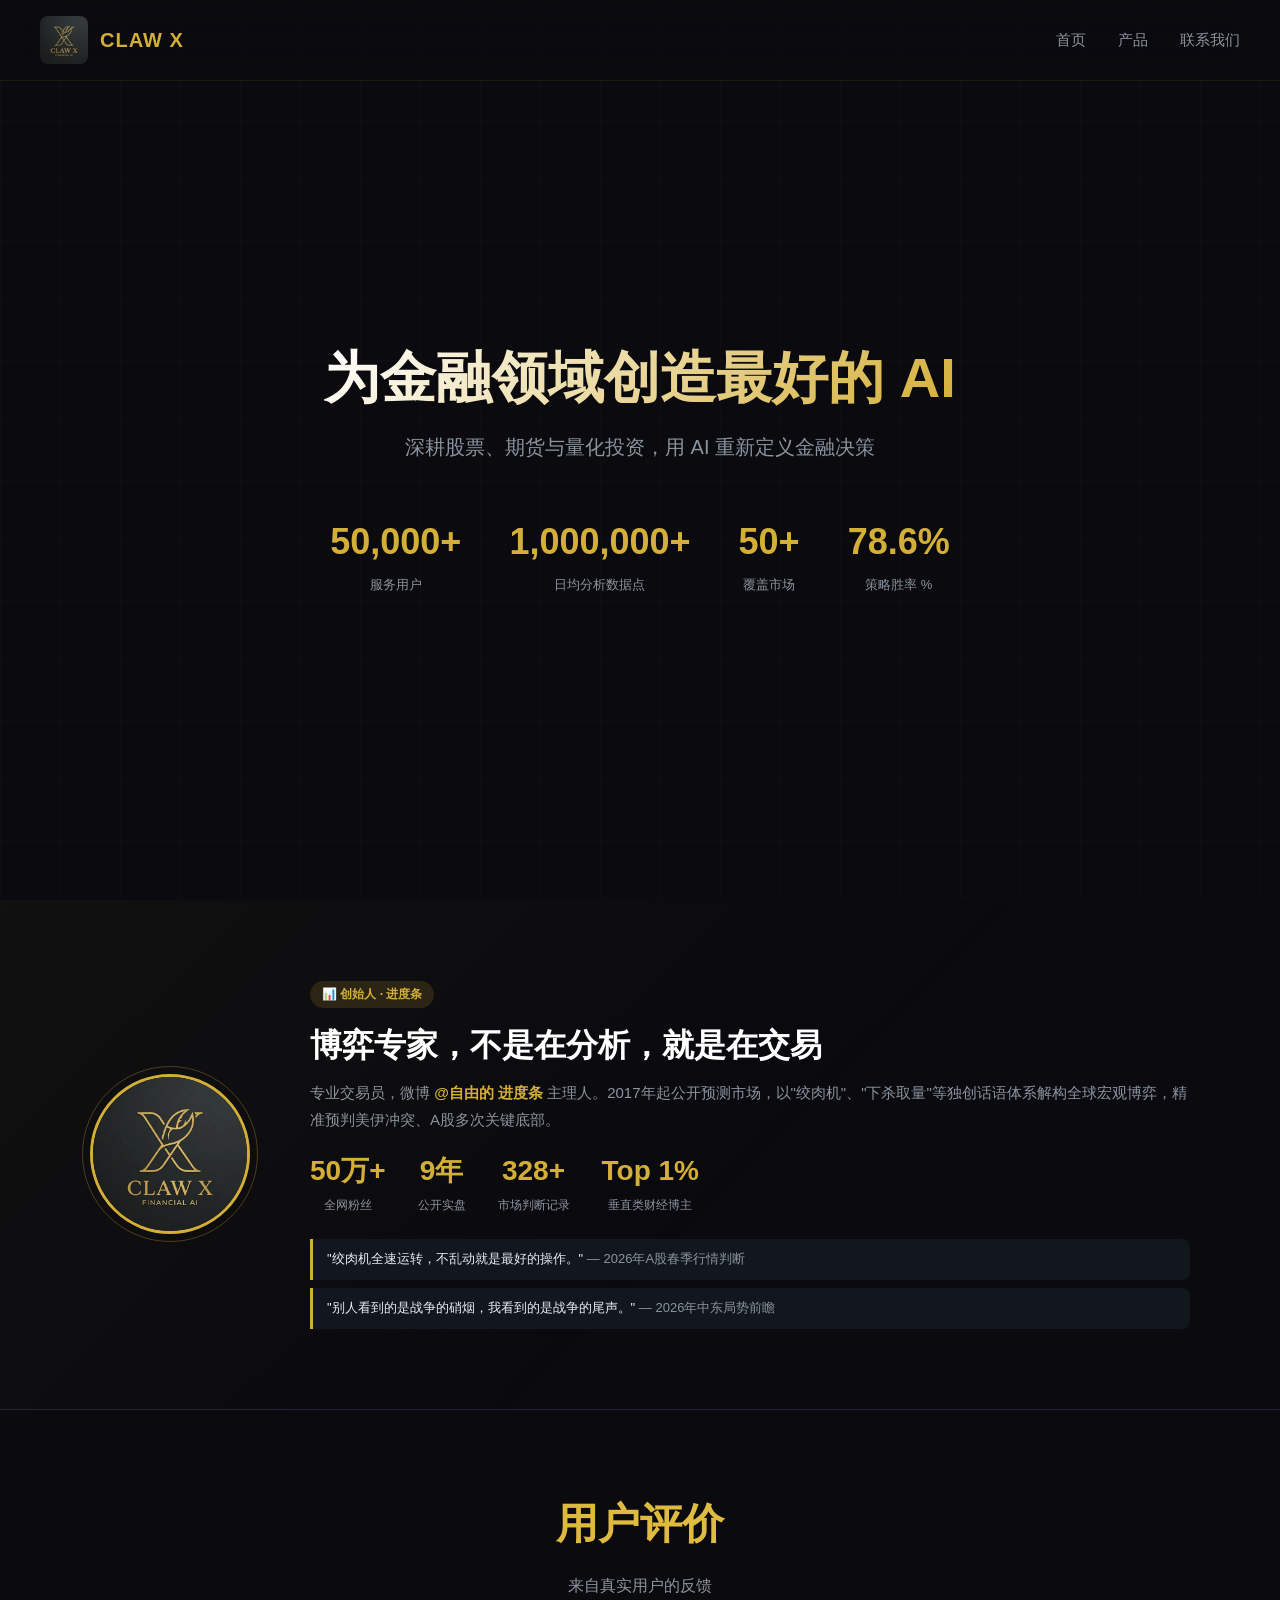
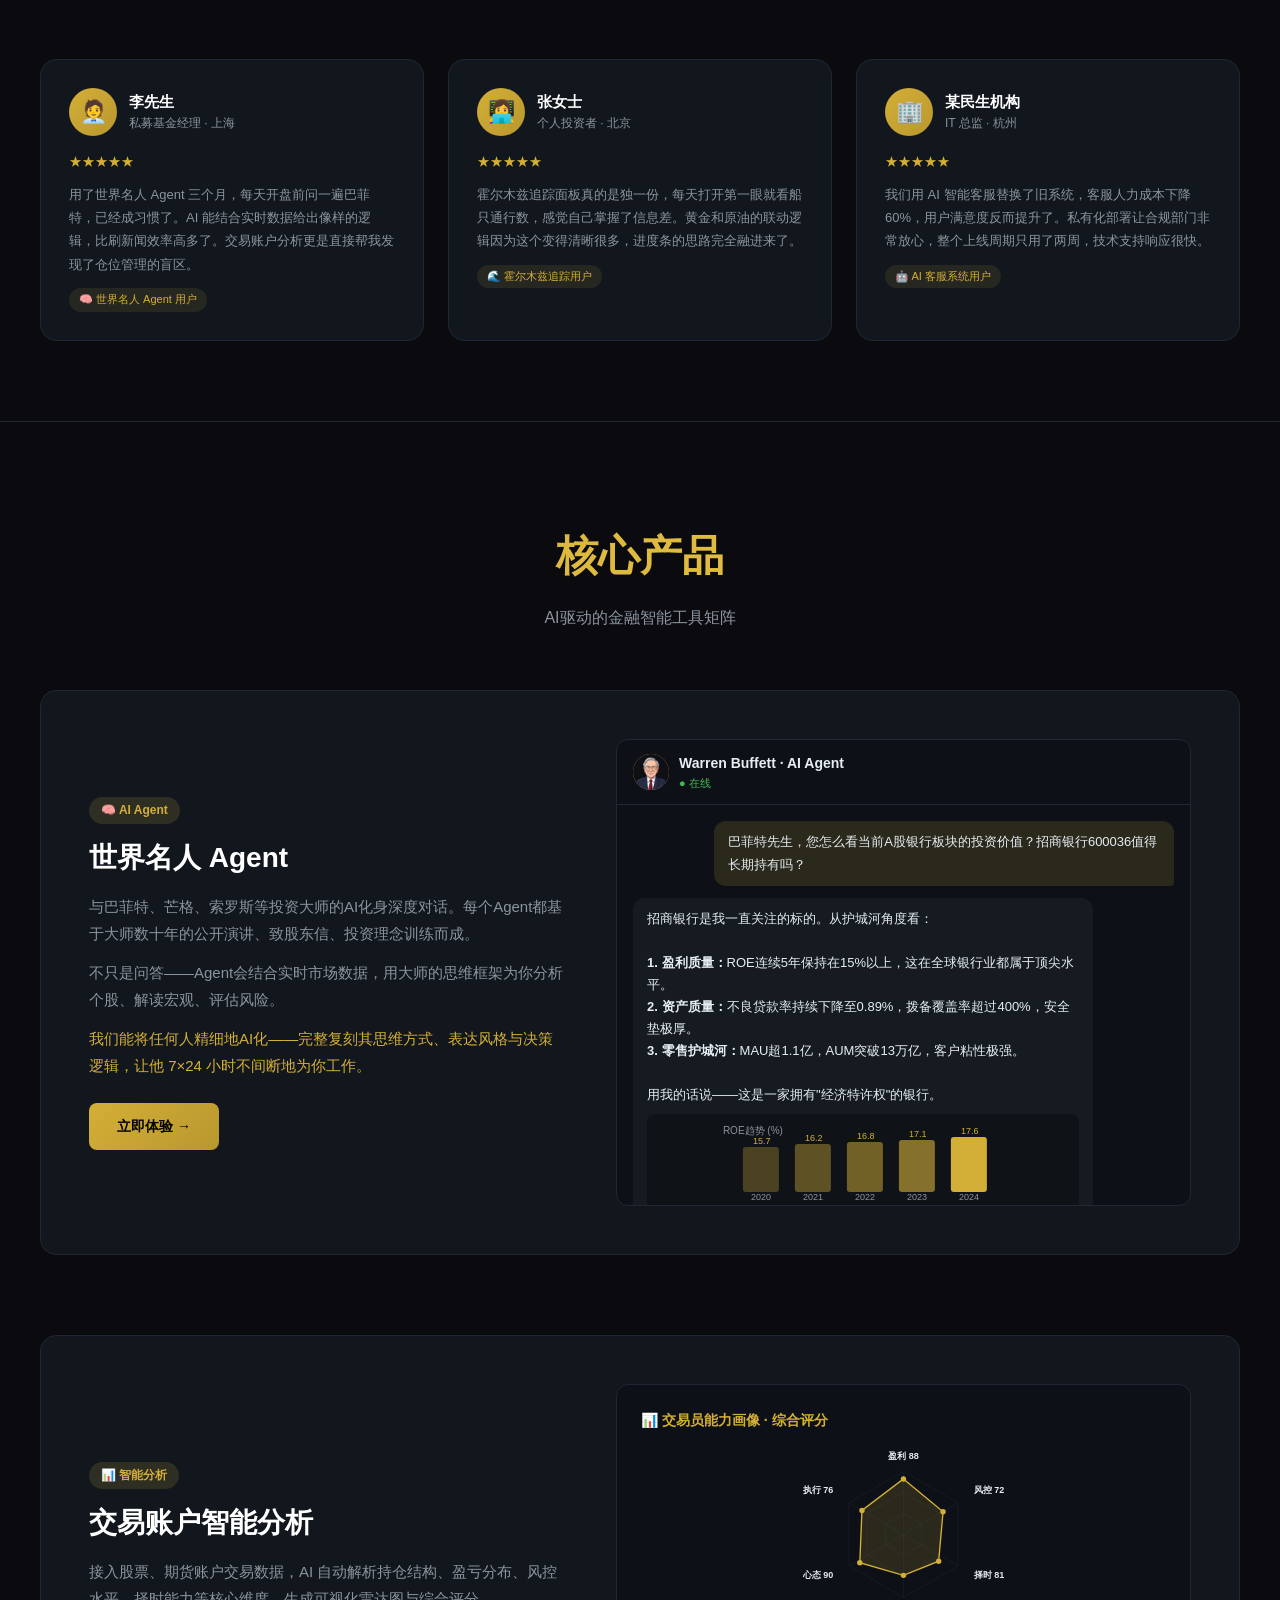
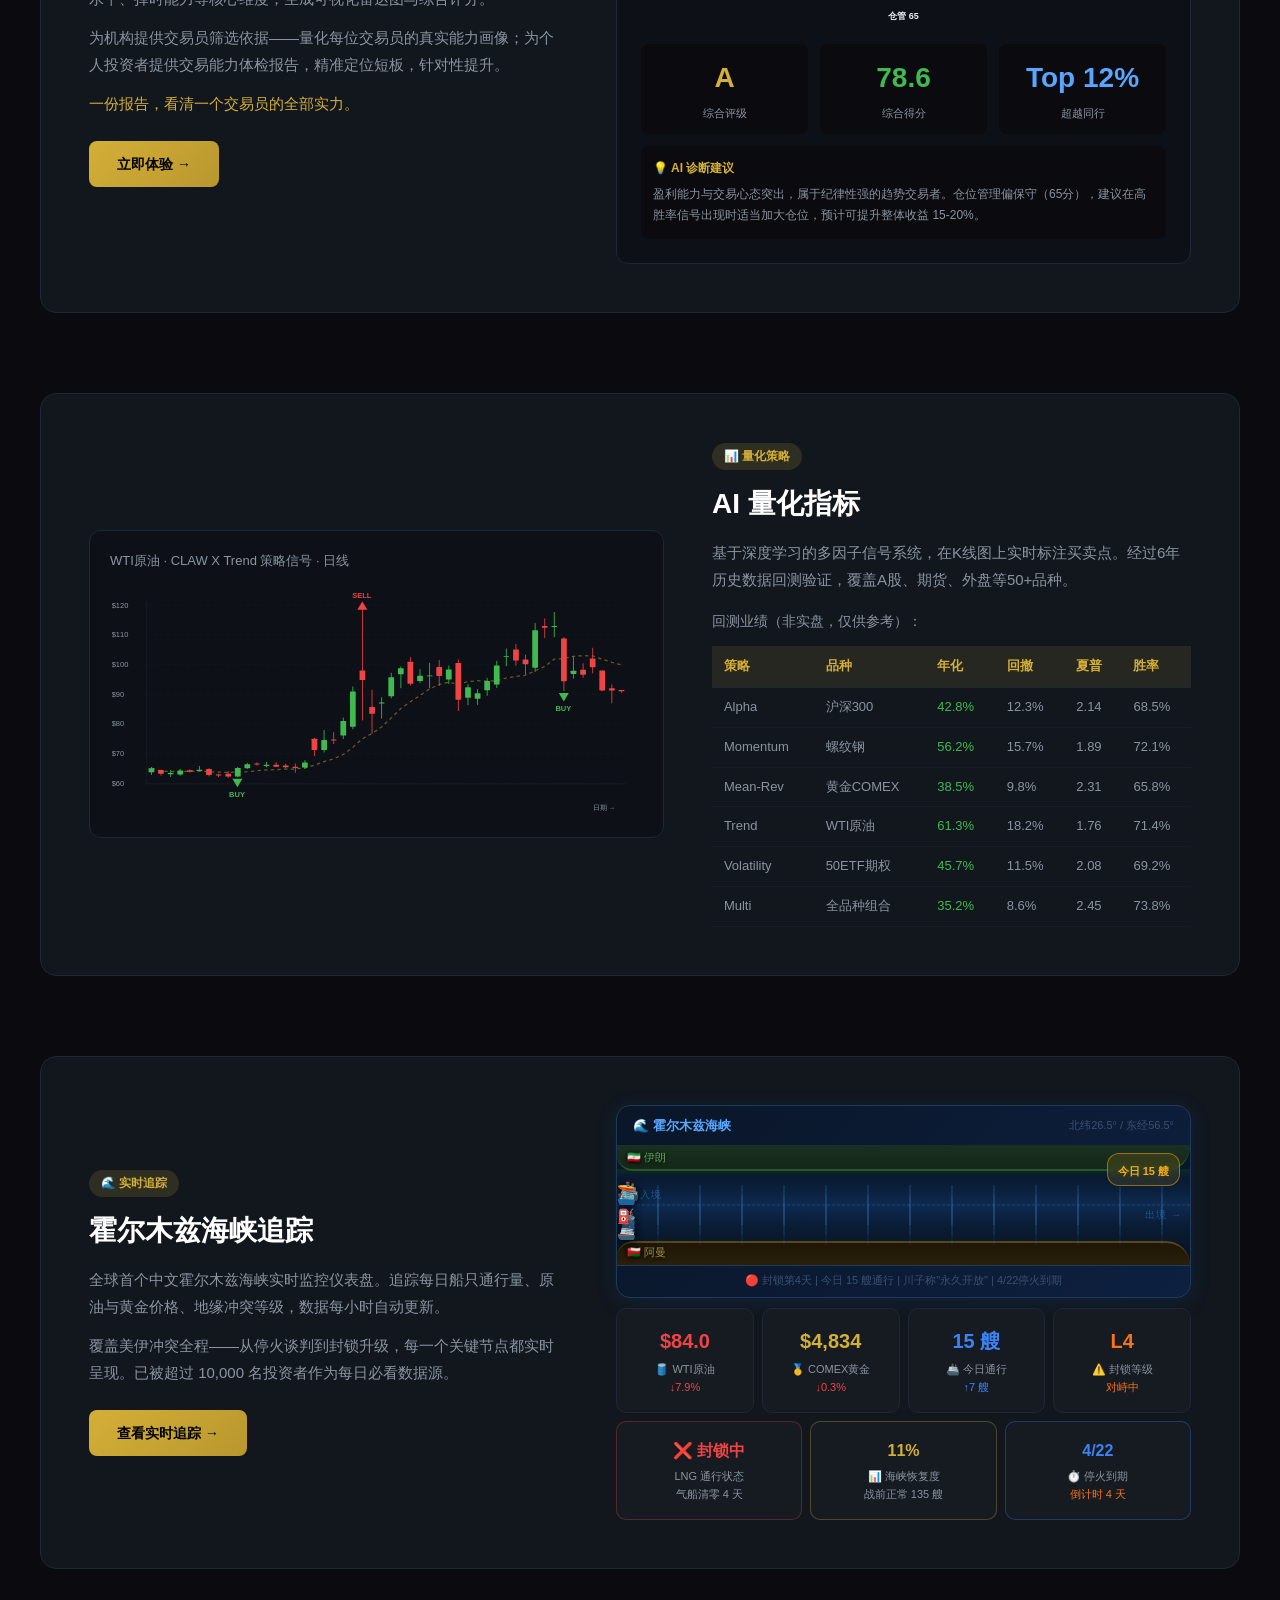
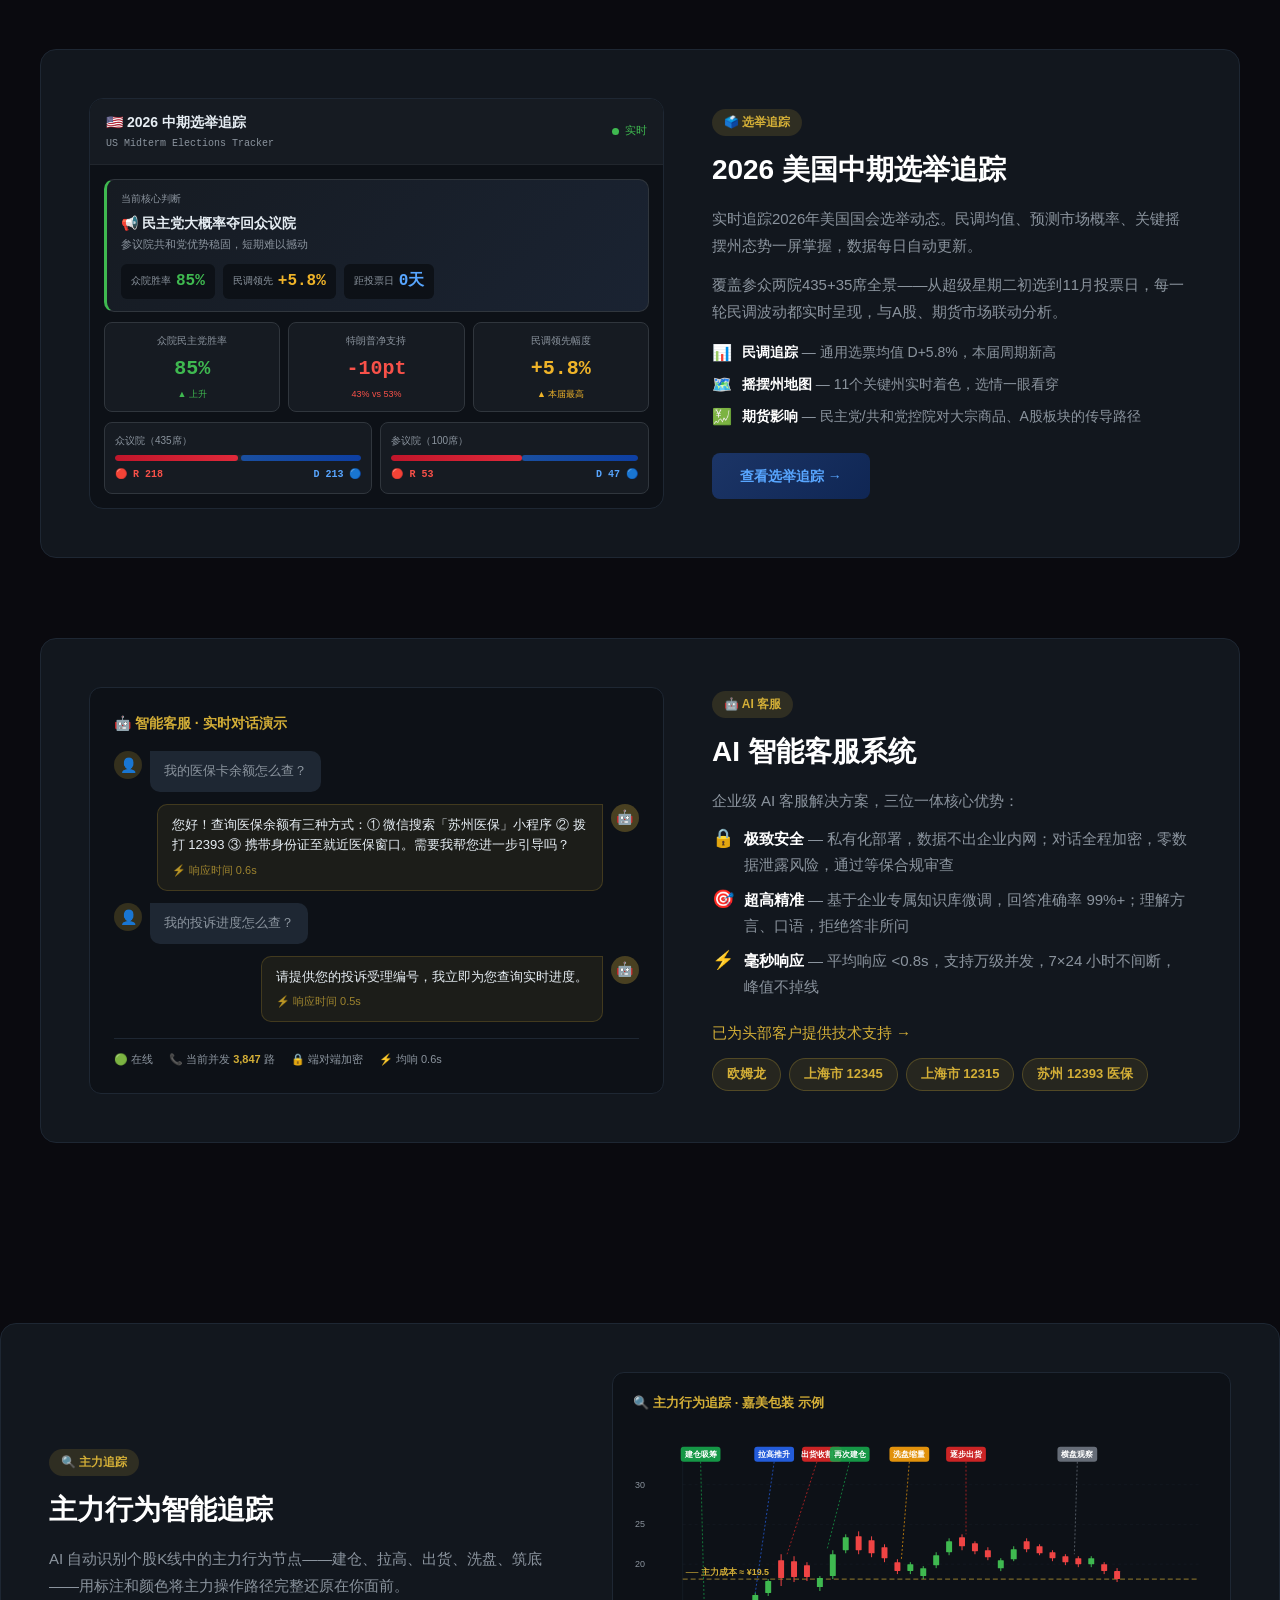
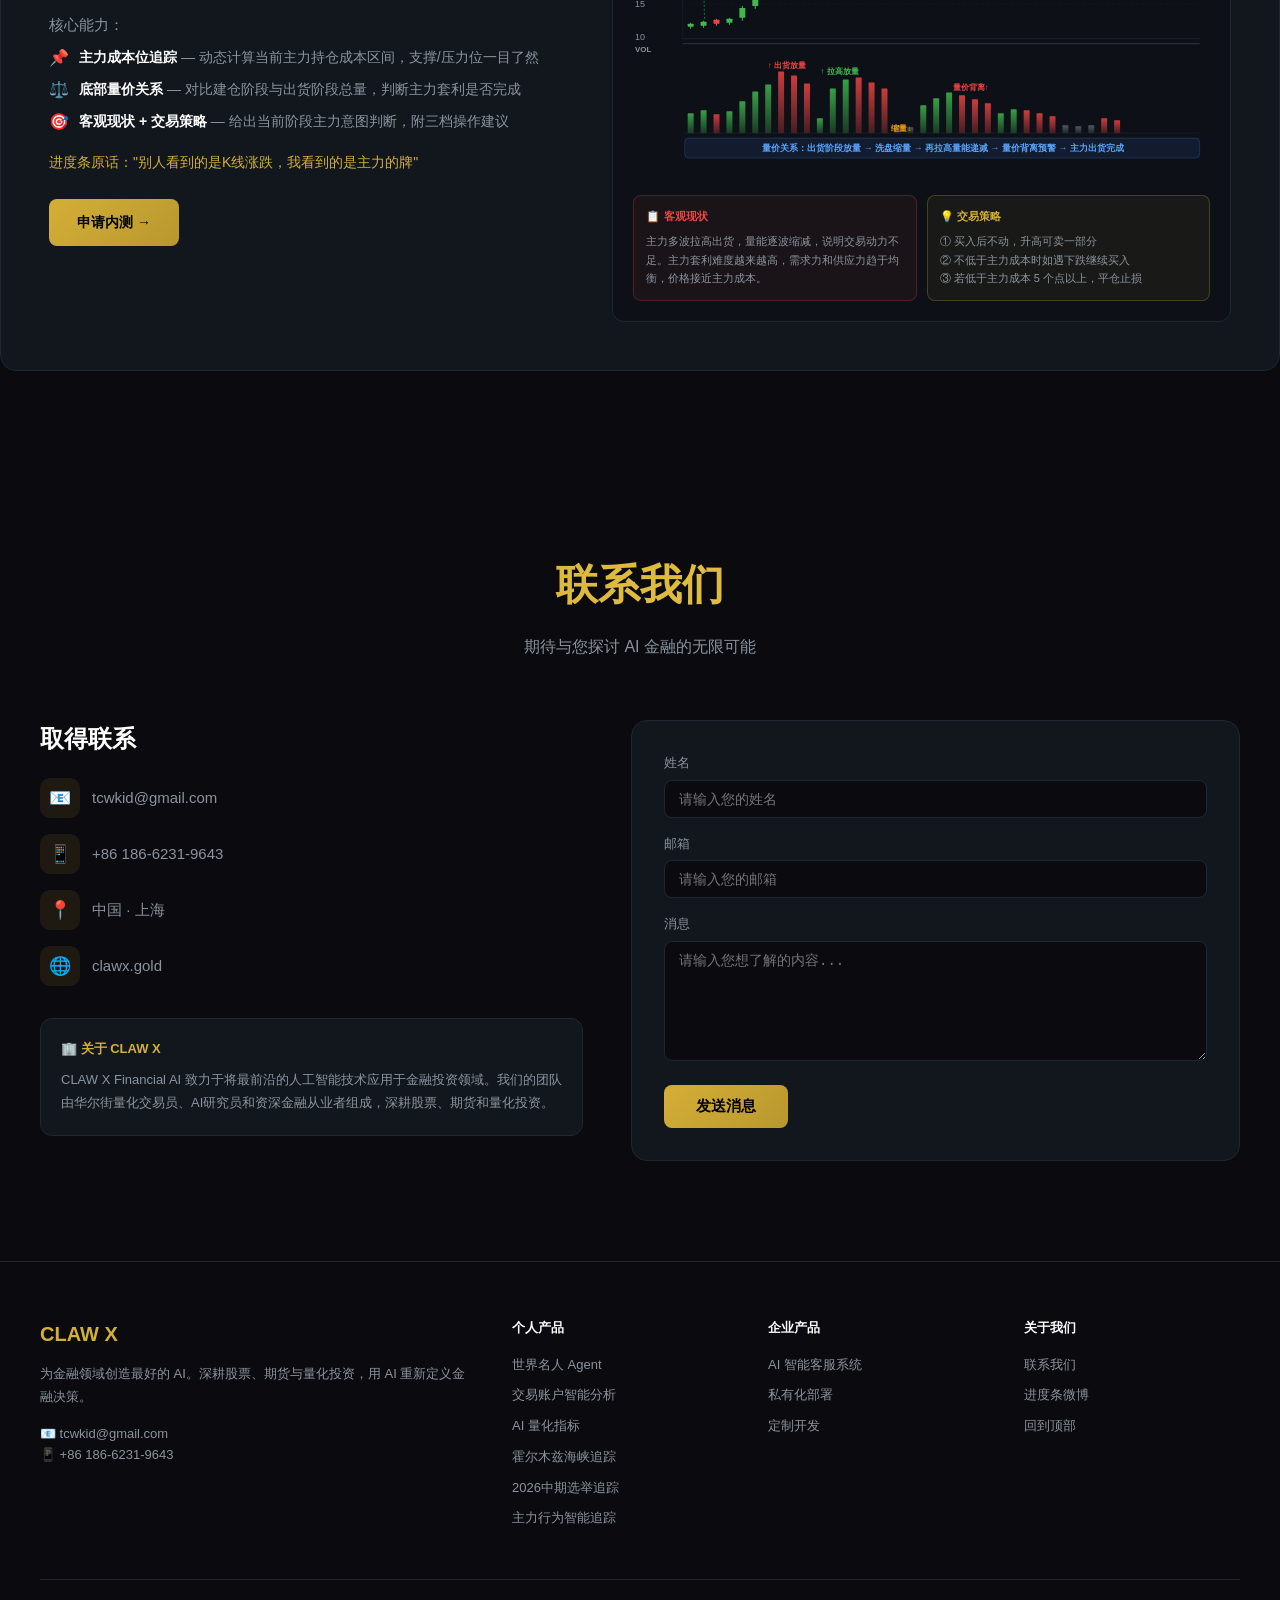
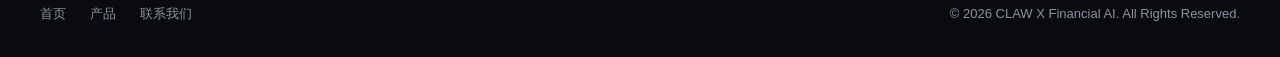
==== commit 283c6eb5: "feat: add 2026 US midterm election tracker product card" ====
--- a/index.html
+++ b/index.html
@@ -780,7 +780,114 @@
 </div>
 </div>
 
-<!-- 产品4：AI智能客服 -->
+<!-- 产品4：2026美国中期选举追踪 -->
+<div class="product reverse fade-in">
+<div class="product-info">
+<div class="product-tag">🗳️ 选举追踪</div>
+<h3>2026 美国中期选举追踪</h3>
+<p>实时追踪2026年美国国会选举动态。民调均值、预测市场概率、关键摇摆州态势一屏掌握，数据每日自动更新。</p>
+<p style="margin-top:12px">覆盖参众两院435+35席全景——从超级星期二初选到11月投票日，每一轮民调波动都实时呈现，与A股、期货市场联动分析。</p>
+<ul style="margin-top:16px;padding-left:0;list-style:none;display:flex;flex-direction:column;gap:8px">
+<li style="display:flex;align-items:flex-start;gap:10px"><span style="color:var(--gold);font-size:16px;line-height:1.5">📊</span><span style="color:var(--text2);font-size:14px;line-height:1.7"><strong style="color:#fff">民调追踪</strong> — 通用选票均值 D+5.8%，本届周期新高</span></li>
+<li style="display:flex;align-items:flex-start;gap:10px"><span style="color:var(--gold);font-size:16px;line-height:1.5">🗺️</span><span style="color:var(--text2);font-size:14px;line-height:1.7"><strong style="color:#fff">摇摆州地图</strong> — 11个关键州实时着色，选情一眼看穿</span></li>
+<li style="display:flex;align-items:flex-start;gap:10px"><span style="color:var(--gold);font-size:16px;line-height:1.5">💹</span><span style="color:var(--text2);font-size:14px;line-height:1.7"><strong style="color:#fff">期货影响</strong> — 民主党/共和党控院对大宗商品、A股板块的传导路径</span></li>
+</ul>
+<div style="margin-top:24px">
+<a href="http://139.196.122.66:8081" target="_blank" class="hz-btn" style="background:linear-gradient(135deg,rgba(30,60,120,.8),rgba(15,40,90,.9));border-color:rgba(88,166,255,.4);color:#58a6ff">查看选举追踪 →</a>
+</div>
+</div>
+<div class="product-demo">
+<!-- 选举仪表盘 Mock -->
+<div style="background:#0d1117;border:1px solid #1e2733;border-radius:14px;overflow:hidden;font-family:'Noto Sans SC',sans-serif">
+  <!-- 顶部标题栏 -->
+  <div style="background:#161b22;border-bottom:1px solid #21262d;padding:12px 16px;display:flex;align-items:center;justify-content:space-between">
+    <div>
+      <div style="font-size:14px;font-weight:700;color:#e6edf3">🇺🇸 2026 中期选举追踪</div>
+      <div style="font-size:10px;color:#8b949e;margin-top:2px;font-family:monospace">US Midterm Elections Tracker</div>
+    </div>
+    <div style="display:flex;align-items:center;gap:6px">
+      <span style="width:7px;height:7px;border-radius:50%;background:#3fb950;display:inline-block;animation:pulse 2s infinite"></span>
+      <span style="font-size:11px;color:#3fb950;font-family:monospace">实时</span>
+    </div>
+  </div>
+  <!-- 核心判断横幅 -->
+  <div style="margin:14px 14px 0;background:linear-gradient(135deg,#161b22,#1a2332);border:1px solid #30363d;border-left:3px solid #3fb950;border-radius:10px;padding:12px 14px">
+    <div style="font-size:10px;color:#8b949e;margin-bottom:4px;font-family:monospace">当前核心判断</div>
+    <div style="font-size:14px;font-weight:700;color:#e6edf3">📢 民主党大概率夺回众议院</div>
+    <div style="font-size:11px;color:#8b949e;margin-top:2px">参议院共和党优势稳固，短期难以撼动</div>
+    <div style="display:flex;gap:8px;margin-top:10px;flex-wrap:wrap">
+      <div style="background:#0d1117;border-radius:6px;padding:5px 10px;display:flex;align-items:center;gap:5px">
+        <span style="font-size:10px;color:#8b949e">众院胜率</span>
+        <span style="font-size:16px;font-weight:700;color:#3fb950;font-family:monospace">85%</span>
+      </div>
+      <div style="background:#0d1117;border-radius:6px;padding:5px 10px;display:flex;align-items:center;gap:5px">
+        <span style="font-size:10px;color:#8b949e">民调领先</span>
+        <span style="font-size:16px;font-weight:700;color:#f0b429;font-family:monospace">+5.8%</span>
+      </div>
+      <div style="background:#0d1117;border-radius:6px;padding:5px 10px;display:flex;align-items:center;gap:5px">
+        <span style="font-size:10px;color:#8b949e">距投票日</span>
+        <span style="font-size:16px;font-weight:700;color:#58a6ff;font-family:monospace" id="elec-days">--天</span>
+      </div>
+    </div>
+  </div>
+  <!-- 3个数字卡 -->
+  <div style="display:grid;grid-template-columns:repeat(3,1fr);gap:8px;padding:10px 14px">
+    <div style="background:#161b22;border:1px solid #30363d;border-radius:8px;padding:10px;text-align:center">
+      <div style="font-size:10px;color:#8b949e;margin-bottom:4px">众院民主党胜率</div>
+      <div style="font-size:20px;font-weight:700;color:#3fb950;font-family:monospace">85%</div>
+      <div style="font-size:9px;color:#3fb950;margin-top:2px">▲ 上升</div>
+    </div>
+    <div style="background:#161b22;border:1px solid #30363d;border-radius:8px;padding:10px;text-align:center">
+      <div style="font-size:10px;color:#8b949e;margin-bottom:4px">特朗普净支持</div>
+      <div style="font-size:20px;font-weight:700;color:#f85149;font-family:monospace">-10pt</div>
+      <div style="font-size:9px;color:#f85149;margin-top:2px">43% vs 53%</div>
+    </div>
+    <div style="background:#161b22;border:1px solid #30363d;border-radius:8px;padding:10px;text-align:center">
+      <div style="font-size:10px;color:#8b949e;margin-bottom:4px">民调领先幅度</div>
+      <div style="font-size:20px;font-weight:700;color:#f0b429;font-family:monospace">+5.8%</div>
+      <div style="font-size:9px;color:#f0b429;margin-top:2px">▲ 本届最高</div>
+    </div>
+  </div>
+  <!-- 参众院席位 -->
+  <div style="padding:0 14px 14px;display:grid;grid-template-columns:1fr 1fr;gap:8px">
+    <!-- 众议院 -->
+    <div style="background:#161b22;border:1px solid #30363d;border-radius:8px;padding:10px">
+      <div style="font-size:10px;color:#8b949e;margin-bottom:6px">众议院（435席）</div>
+      <div style="height:6px;background:#21262d;border-radius:3px;overflow:hidden;margin-bottom:6px">
+        <div style="height:100%;width:50.1%;background:linear-gradient(90deg,#c0152a,#e0293a);border-radius:3px;float:left"></div>
+        <div style="height:100%;width:49%;background:linear-gradient(90deg,#1a4fa0,#0d3fa3);border-radius:3px;float:right"></div>
+      </div>
+      <div style="display:flex;justify-content:space-between;font-size:10px">
+        <span style="color:#f85149;font-family:monospace;font-weight:700">🔴 R 218</span>
+        <span style="color:#58a6ff;font-family:monospace;font-weight:700">D 213 🔵</span>
+      </div>
+    </div>
+    <!-- 参议院 -->
+    <div style="background:#161b22;border:1px solid #30363d;border-radius:8px;padding:10px">
+      <div style="font-size:10px;color:#8b949e;margin-bottom:6px">参议院（100席）</div>
+      <div style="height:6px;background:#21262d;border-radius:3px;overflow:hidden;margin-bottom:6px">
+        <div style="height:100%;width:53%;background:linear-gradient(90deg,#c0152a,#e0293a);border-radius:3px;float:left"></div>
+        <div style="height:100%;width:47%;background:linear-gradient(90deg,#1a4fa0,#0d3fa3);border-radius:3px;float:right"></div>
+      </div>
+      <div style="display:flex;justify-content:space-between;font-size:10px">
+        <span style="color:#f85149;font-family:monospace;font-weight:700">🔴 R 53</span>
+        <span style="color:#58a6ff;font-family:monospace;font-weight:700">D 47 🔵</span>
+      </div>
+    </div>
+  </div>
+</div>
+</div>
+</div>
+<script>
+(function(){
+  var ed = new Date('2026-11-03T00:00:00-05:00');
+  var diff = Math.max(0, Math.ceil((ed - new Date()) / 86400000));
+  var el = document.getElementById('elec-days');
+  if(el) el.textContent = diff + '天';
+})();
+</script>
+
+<!-- 产品5：AI智能客服 -->
 <div class="product reverse fade-in">
 <div class="product-info">
 <div class="product-tag">🤖 AI 客服</div>
@@ -1151,6 +1258,7 @@
 <a href="http://139.196.122.66:8005" target="_blank">交易账户智能分析</a>
 <a href="#products">AI 量化指标</a>
 <a href="https://hz.clawx.gold" target="_blank">霍尔木兹海峡追踪</a>
+<a href="http://139.196.122.66:8081" target="_blank">2026中期选举追踪</a>
 <a href="#products">主力行为智能追踪</a>
 </div>
 <div class="footer-col">
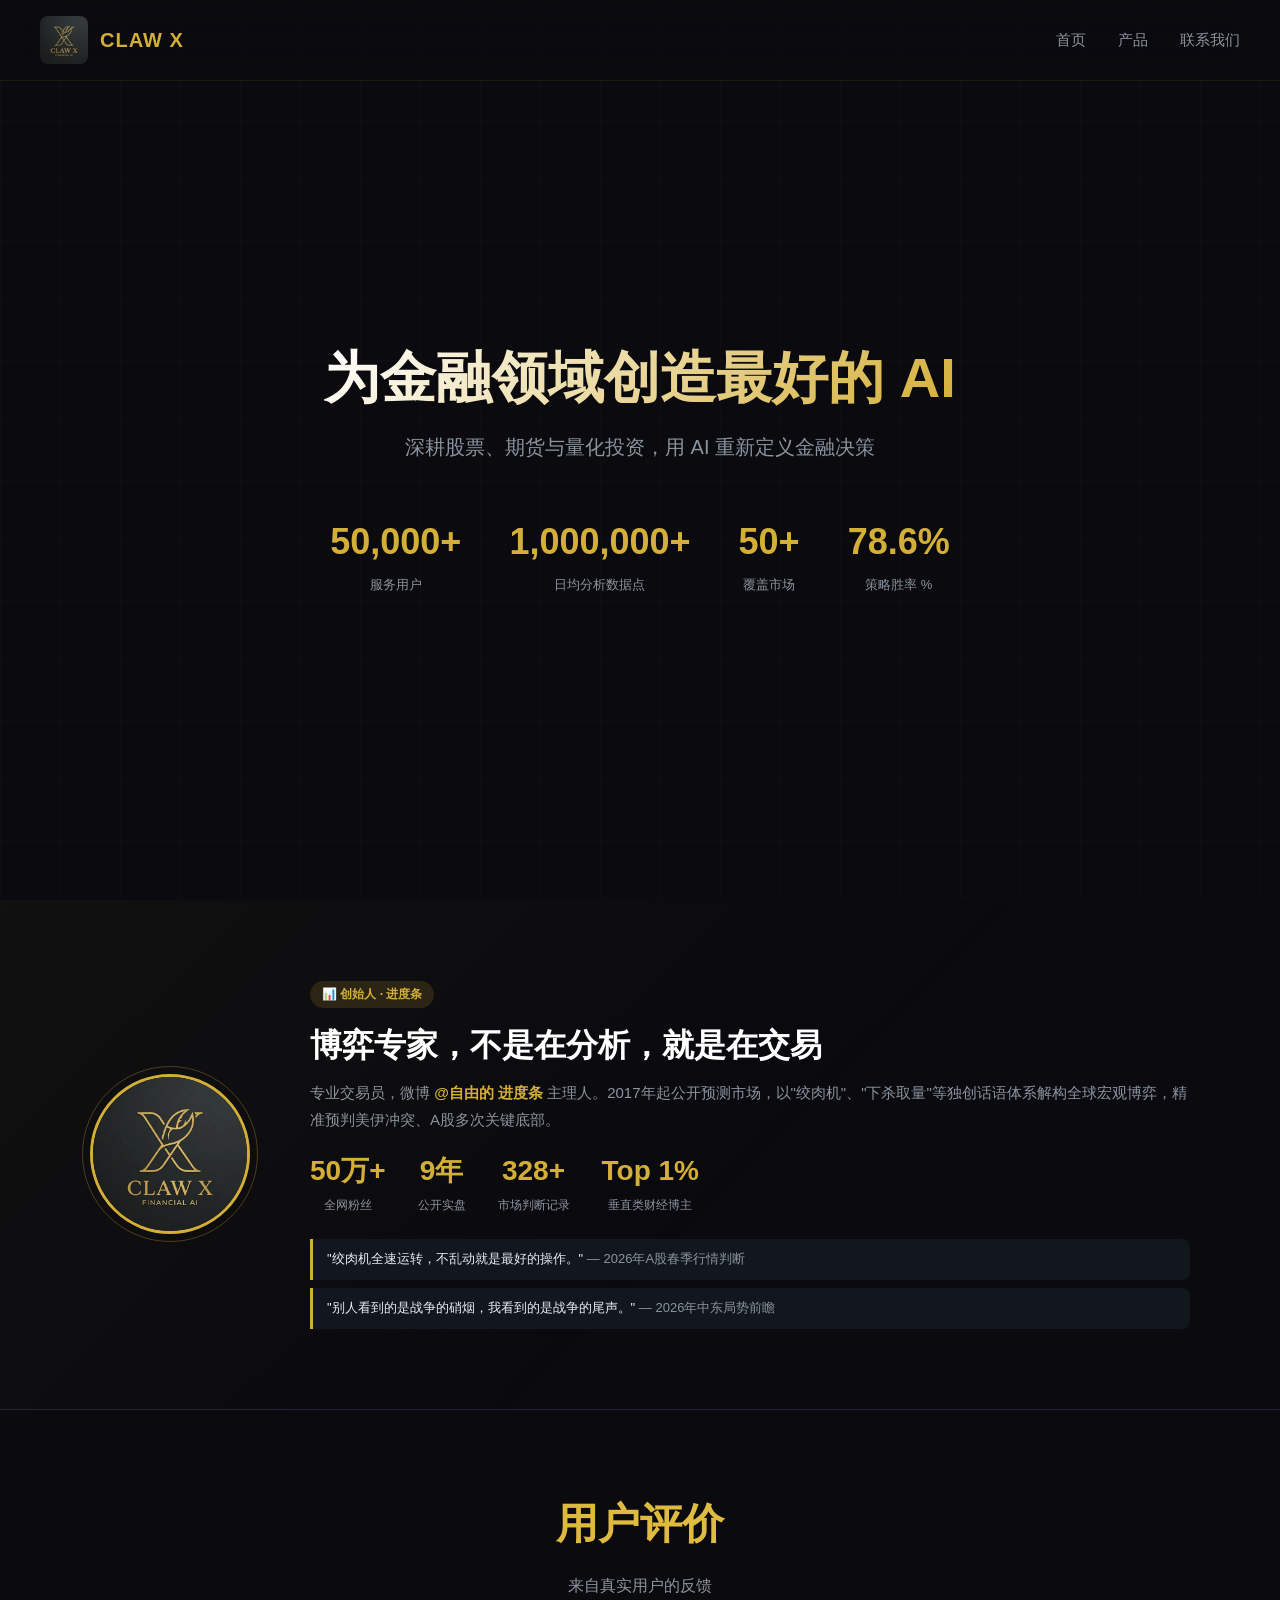
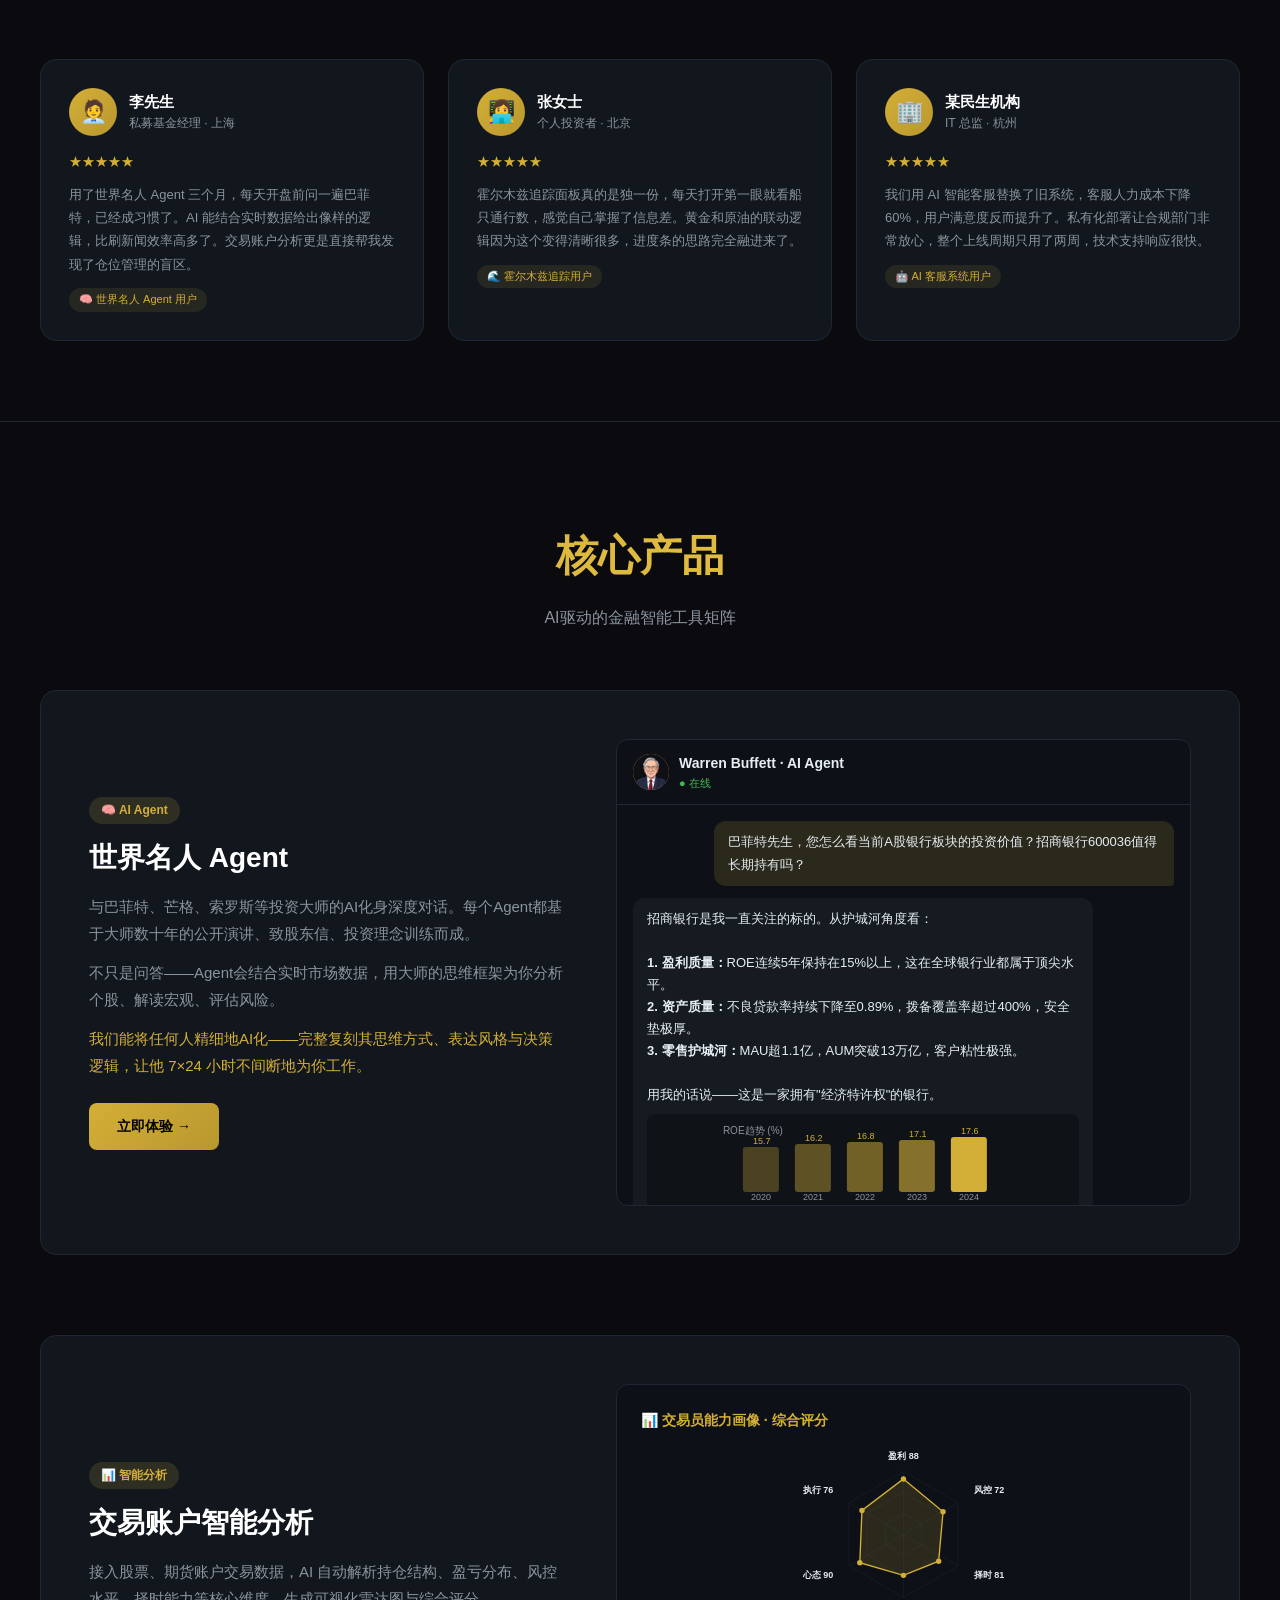
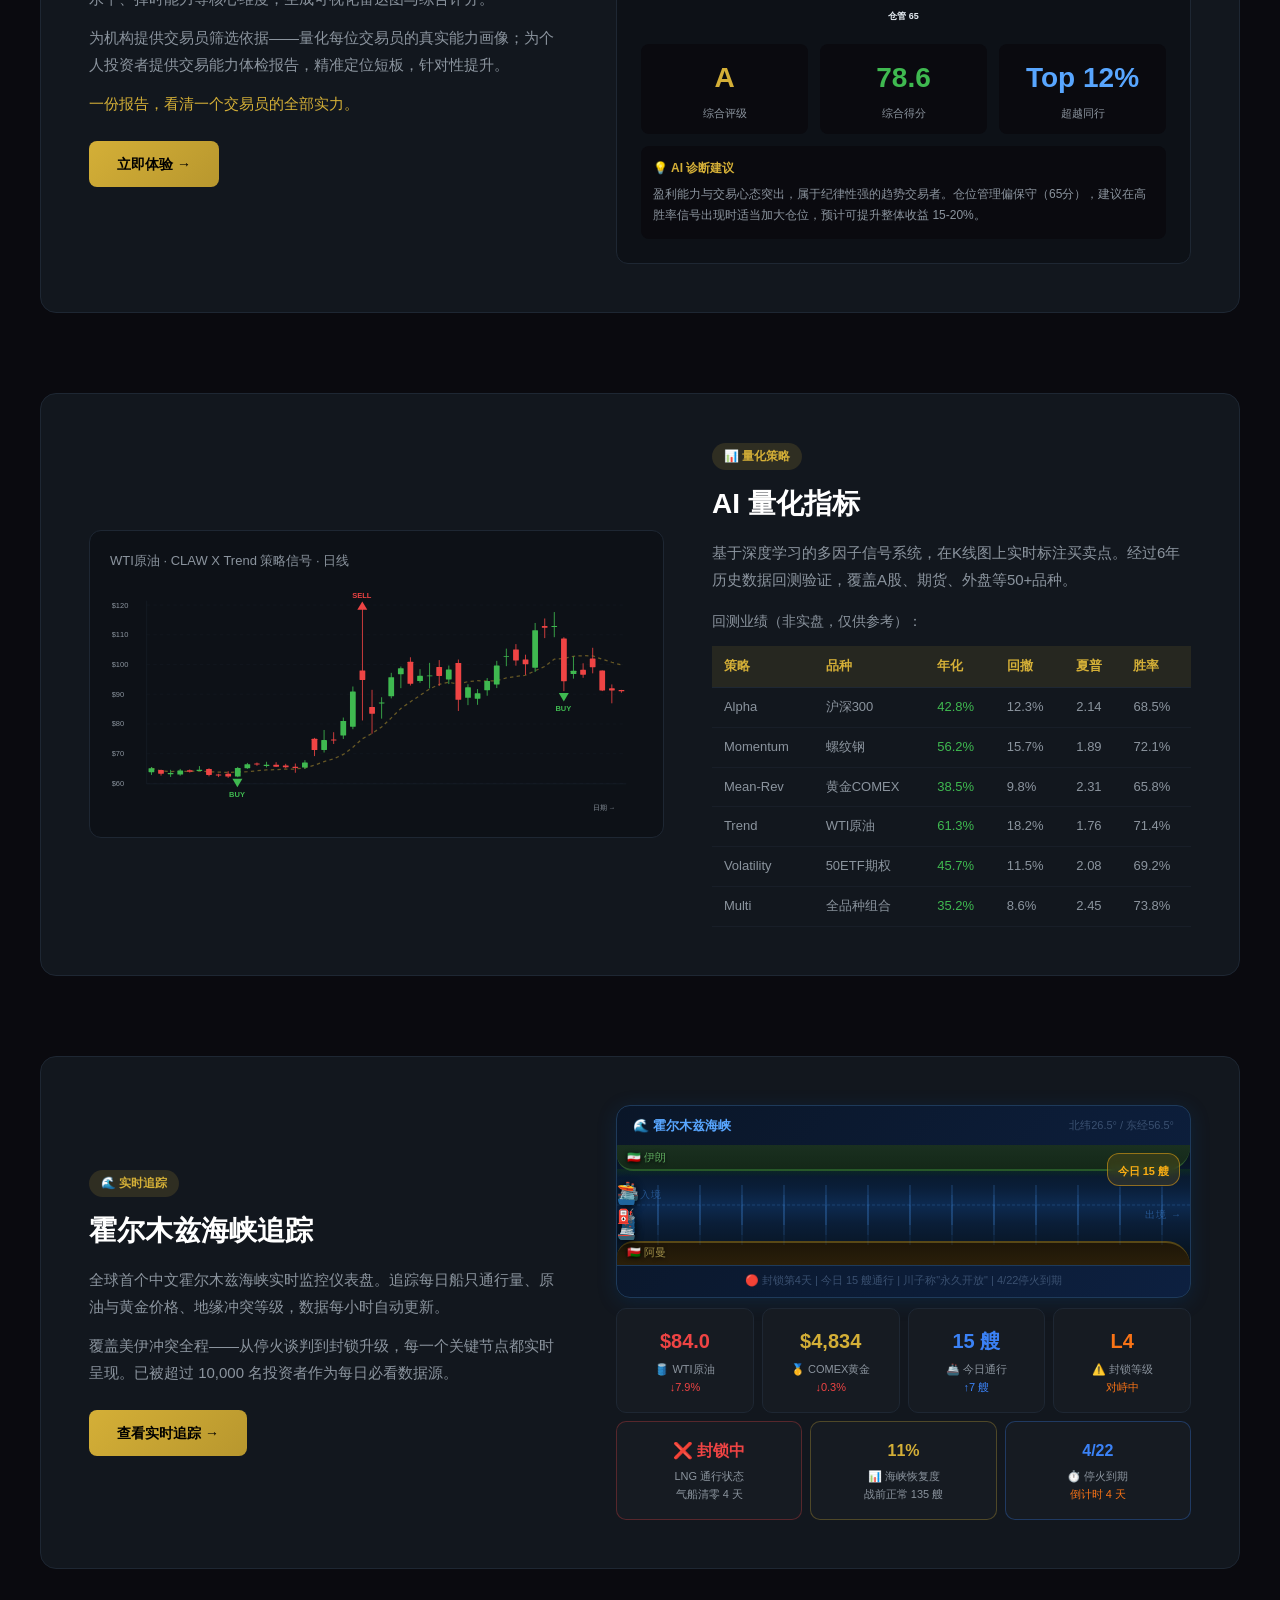
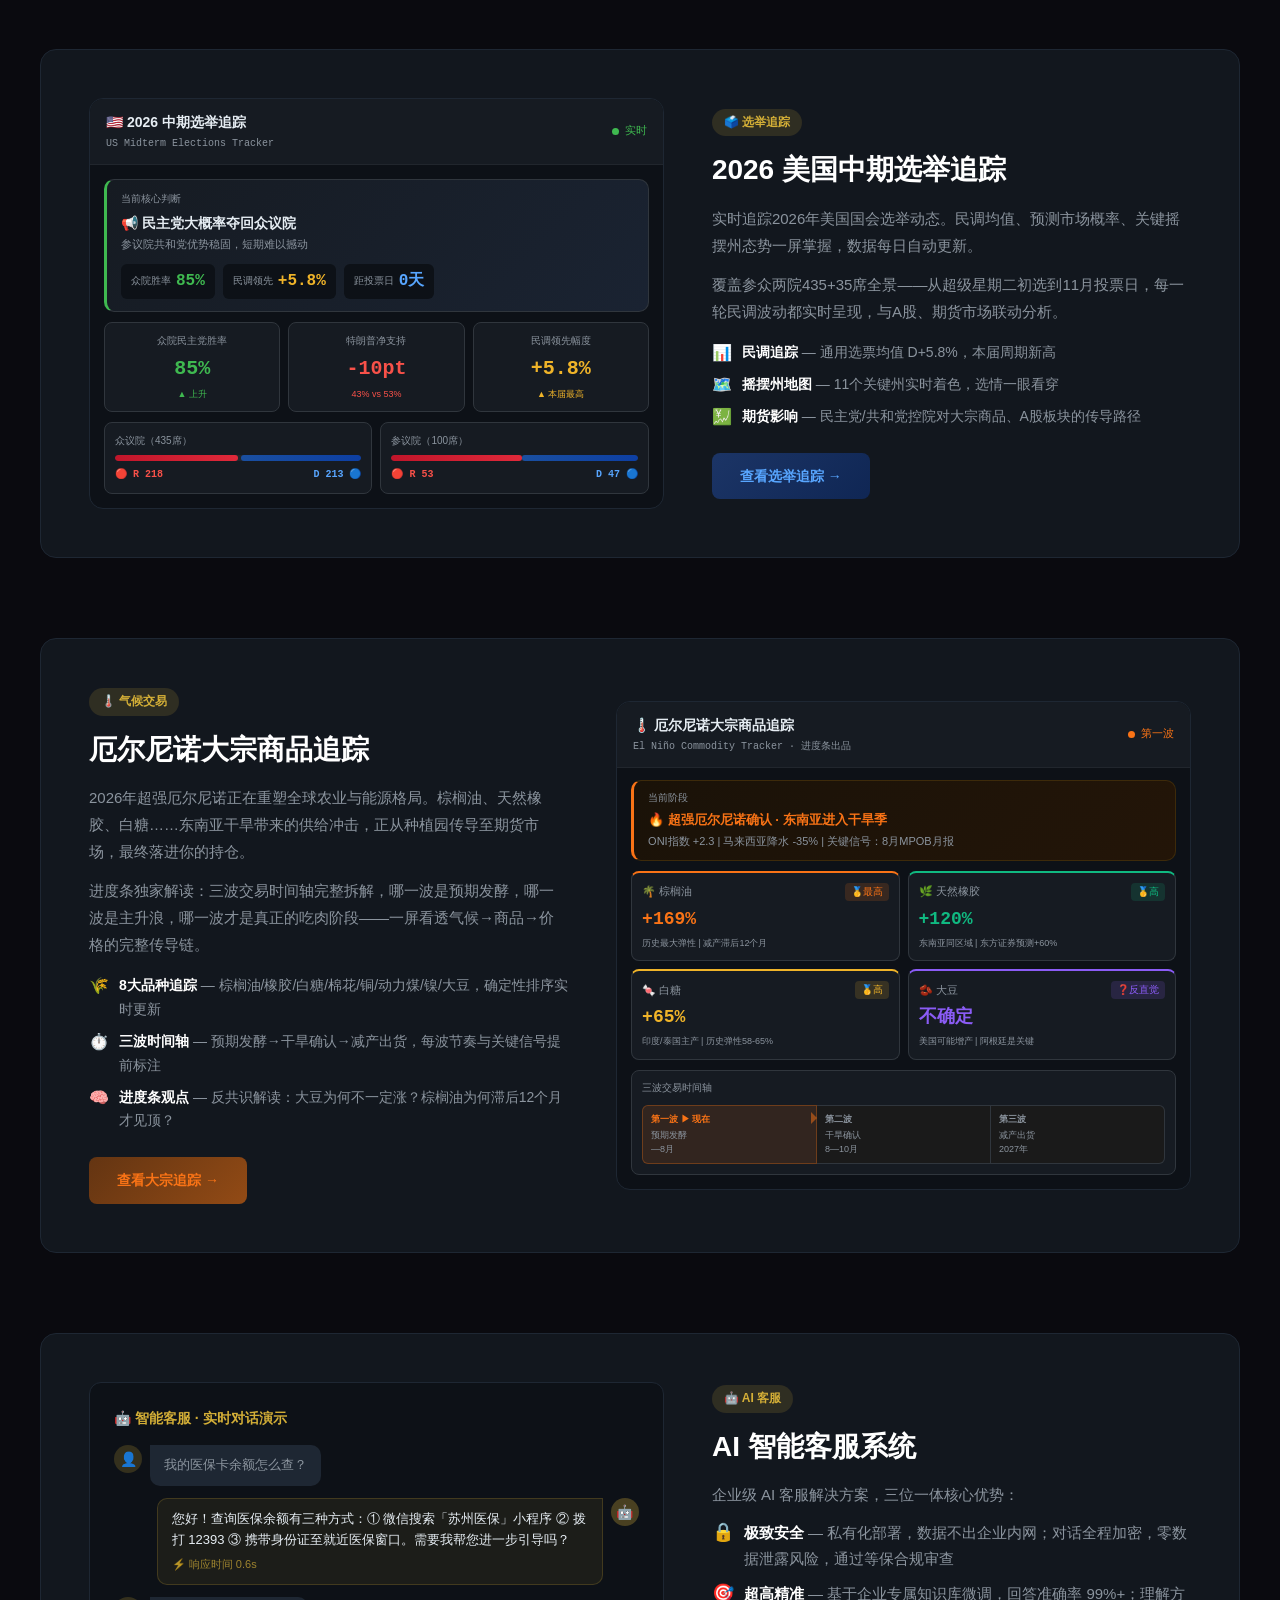
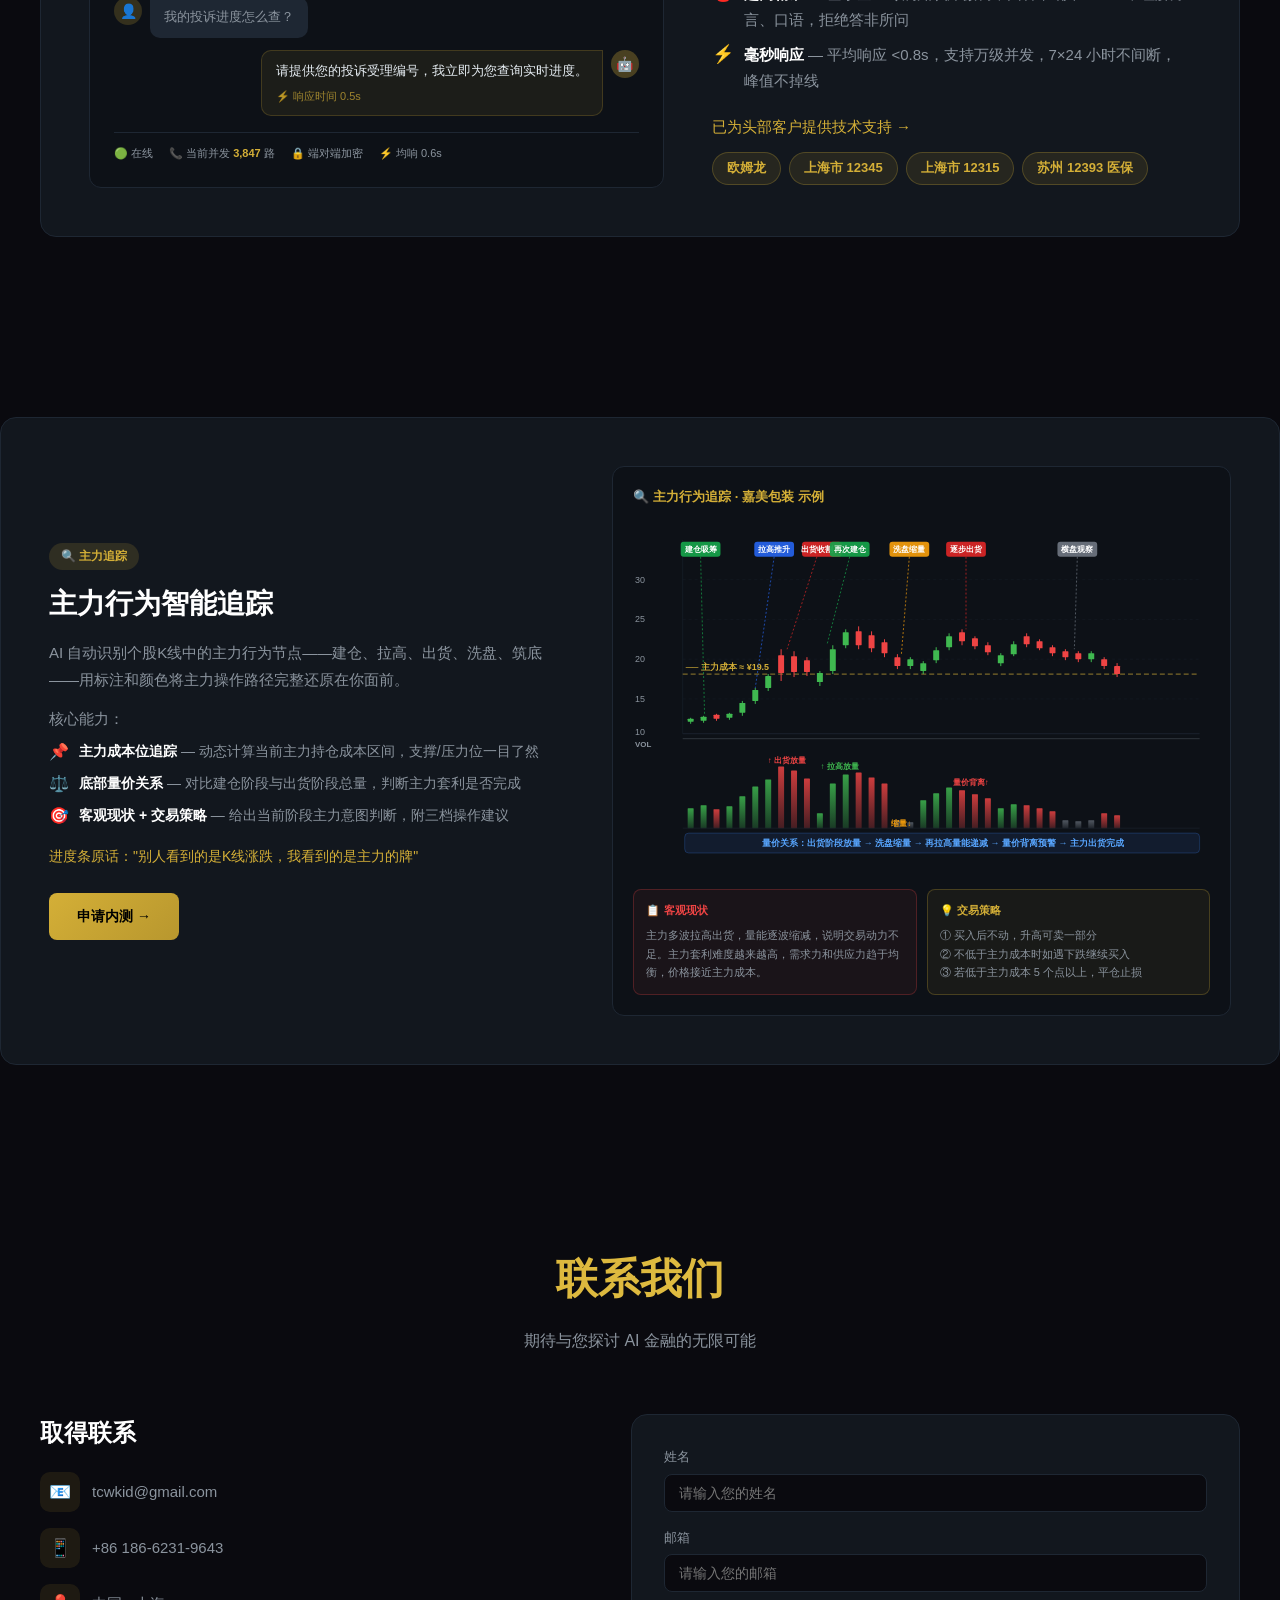
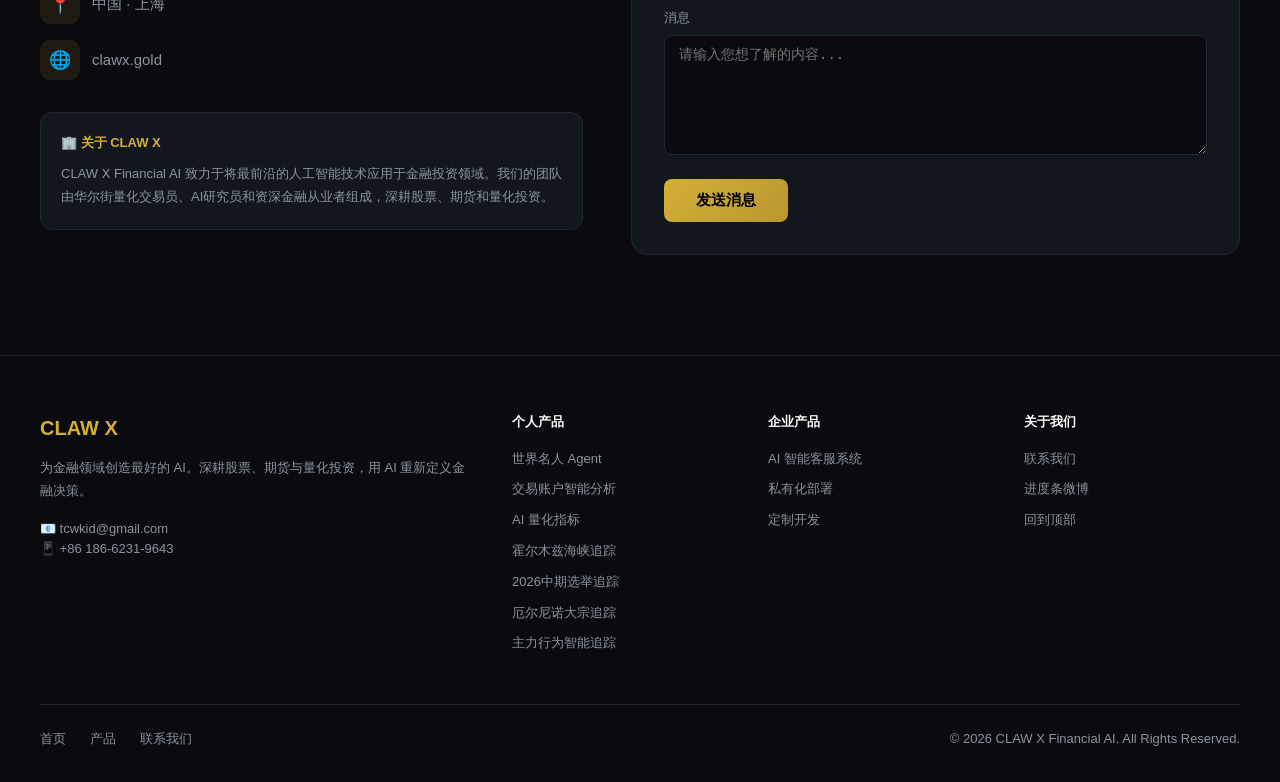
==== commit 2d860901: "feat: 新增厄尔尼诺大宗商品追踪产品卡片（产品5）" ====
--- a/index.html
+++ b/index.html
@@ -887,7 +887,101 @@
 })();
 </script>
 
-<!-- 产品5：AI智能客服 -->
+<!-- 产品5：厄尔尼诺大宗商品追踪 -->
+<div class="product fade-in">
+<div class="product-info">
+<div class="product-tag">🌡️ 气候交易</div>
+<h3>厄尔尼诺大宗商品追踪</h3>
+<p>2026年超强厄尔尼诺正在重塑全球农业与能源格局。棕榈油、天然橡胶、白糖……东南亚干旱带来的供给冲击，正从种植园传导至期货市场，最终落进你的持仓。</p>
+<p style="margin-top:12px">进度条独家解读：三波交易时间轴完整拆解，哪一波是预期发酵，哪一波是主升浪，哪一波才是真正的吃肉阶段——一屏看透气候→商品→价格的完整传导链。</p>
+<ul style="margin-top:16px;padding-left:0;list-style:none;display:flex;flex-direction:column;gap:8px">
+<li style="display:flex;align-items:flex-start;gap:10px"><span style="color:#f97316;font-size:16px;line-height:1.5">🌾</span><span style="color:var(--text2);font-size:14px;line-height:1.7"><strong style="color:#fff">8大品种追踪</strong> — 棕榈油/橡胶/白糖/棉花/铜/动力煤/镍/大豆，确定性排序实时更新</span></li>
+<li style="display:flex;align-items:flex-start;gap:10px"><span style="color:#f97316;font-size:16px;line-height:1.5">⏱️</span><span style="color:var(--text2);font-size:14px;line-height:1.7"><strong style="color:#fff">三波时间轴</strong> — 预期发酵→干旱确认→减产出货，每波节奏与关键信号提前标注</span></li>
+<li style="display:flex;align-items:flex-start;gap:10px"><span style="color:#f97316;font-size:16px;line-height:1.5">🧠</span><span style="color:var(--text2);font-size:14px;line-height:1.7"><strong style="color:#fff">进度条观点</strong> — 反共识解读：大豆为何不一定涨？棕榈油为何滞后12个月才见顶？</span></li>
+</ul>
+<div style="margin-top:24px">
+<a href="https://8rsi92v738.skywork.website" target="_blank" class="hz-btn" style="background:linear-gradient(135deg,rgba(120,60,15,.8),rgba(160,80,20,.9));border-color:rgba(249,115,22,.4);color:#f97316">查看大宗追踪 →</a>
+</div>
+</div>
+<div class="product-demo">
+<!-- 厄尔尼诺仪表盘 Mock -->
+<div style="background:#0d1117;border:1px solid #1e2733;border-radius:14px;overflow:hidden;font-family:'Noto Sans SC',sans-serif">
+  <!-- 顶部标题栏 -->
+  <div style="background:#161b22;border-bottom:1px solid #21262d;padding:12px 16px;display:flex;align-items:center;justify-content:space-between">
+    <div>
+      <div style="font-size:14px;font-weight:700;color:#e6edf3">🌡️ 厄尔尼诺大宗商品追踪</div>
+      <div style="font-size:10px;color:#8b949e;margin-top:2px;font-family:monospace">El Niño Commodity Tracker · 进度条出品</div>
+    </div>
+    <div style="display:flex;align-items:center;gap:6px">
+      <span style="width:7px;height:7px;border-radius:50%;background:#f97316;display:inline-block;animation:pulse 2s infinite"></span>
+      <span style="font-size:11px;color:#f97316;font-family:monospace">第一波</span>
+    </div>
+  </div>
+  <!-- 状态横幅 -->
+  <div style="margin:12px 14px 0;background:linear-gradient(135deg,#1a1208,#231508);border:1px solid #3d2a0a;border-left:3px solid #f97316;border-radius:10px;padding:10px 14px">
+    <div style="font-size:10px;color:#8b949e;margin-bottom:3px;font-family:monospace">当前阶段</div>
+    <div style="font-size:13px;font-weight:700;color:#f97316">🔥 超强厄尔尼诺确认 · 东南亚进入干旱季</div>
+    <div style="font-size:11px;color:#8b949e;margin-top:2px">ONI指数 +2.3 | 马来西亚降水 -35% | 关键信号：8月MPOB月报</div>
+  </div>
+  <!-- 4个品种核心卡片 -->
+  <div style="display:grid;grid-template-columns:repeat(2,1fr);gap:8px;padding:10px 14px 0">
+    <div style="background:#161b22;border:1px solid #30363d;border-top:2px solid #f97316;border-radius:8px;padding:10px">
+      <div style="display:flex;justify-content:space-between;align-items:center;margin-bottom:4px">
+        <span style="font-size:11px;color:#8b949e">🌴 棕榈油</span>
+        <span style="font-size:10px;background:rgba(249,115,22,.15);color:#f97316;padding:1px 6px;border-radius:4px">🥇最高</span>
+      </div>
+      <div style="font-size:18px;font-weight:700;color:#f97316;font-family:monospace">+169%</div>
+      <div style="font-size:9px;color:#8b949e;margin-top:2px">历史最大弹性 | 减产滞后12个月</div>
+    </div>
+    <div style="background:#161b22;border:1px solid #30363d;border-top:2px solid #10b981;border-radius:8px;padding:10px">
+      <div style="display:flex;justify-content:space-between;align-items:center;margin-bottom:4px">
+        <span style="font-size:11px;color:#8b949e">🌿 天然橡胶</span>
+        <span style="font-size:10px;background:rgba(16,185,129,.15);color:#10b981;padding:1px 6px;border-radius:4px">🥇高</span>
+      </div>
+      <div style="font-size:18px;font-weight:700;color:#10b981;font-family:monospace">+120%</div>
+      <div style="font-size:9px;color:#8b949e;margin-top:2px">东南亚同区域 | 东方证券预测+60%</div>
+    </div>
+    <div style="background:#161b22;border:1px solid #30363d;border-top:2px solid #f0b429;border-radius:8px;padding:10px">
+      <div style="display:flex;justify-content:space-between;align-items:center;margin-bottom:4px">
+        <span style="font-size:11px;color:#8b949e">🍬 白糖</span>
+        <span style="font-size:10px;background:rgba(240,180,41,.15);color:#f0b429;padding:1px 6px;border-radius:4px">🥇高</span>
+      </div>
+      <div style="font-size:18px;font-weight:700;color:#f0b429;font-family:monospace">+65%</div>
+      <div style="font-size:9px;color:#8b949e;margin-top:2px">印度/泰国主产 | 历史弹性58-65%</div>
+    </div>
+    <div style="background:#161b22;border:1px solid #30363d;border-top:2px solid #8b5cf6;border-radius:8px;padding:10px">
+      <div style="display:flex;justify-content:space-between;align-items:center;margin-bottom:4px">
+        <span style="font-size:11px;color:#8b949e">🫘 大豆</span>
+        <span style="font-size:10px;background:rgba(139,92,246,.15);color:#8b5cf6;padding:1px 6px;border-radius:4px">❓反直觉</span>
+      </div>
+      <div style="font-size:18px;font-weight:700;color:#8b5cf6;font-family:monospace">不确定</div>
+      <div style="font-size:9px;color:#8b949e;margin-top:2px">美国可能增产 | 阿根廷是关键</div>
+    </div>
+  </div>
+  <!-- 三波时间轴 -->
+  <div style="margin:10px 14px 14px;background:#161b22;border:1px solid #30363d;border-radius:8px;padding:10px">
+    <div style="font-size:10px;color:#8b949e;margin-bottom:8px;font-family:monospace">三波交易时间轴</div>
+    <div style="display:flex;gap:0;position:relative">
+      <div style="flex:1;padding:6px 8px;background:rgba(249,115,22,.12);border:1px solid rgba(249,115,22,.3);border-radius:6px 0 0 6px;position:relative">
+        <div style="font-size:9px;color:#f97316;font-weight:700">第一波 ▶ 现在</div>
+        <div style="font-size:9px;color:#8b949e;margin-top:2px">预期发酵<br>—8月</div>
+        <div style="position:absolute;top:6px;right:-1px;width:0;height:0;border-top:6px solid transparent;border-bottom:6px solid transparent;border-left:6px solid rgba(249,115,22,.5);z-index:1"></div>
+      </div>
+      <div style="flex:1;padding:6px 8px;background:#1a1a1a;border:1px solid #30363d;border-left:none;position:relative">
+        <div style="font-size:9px;color:#8b949e;font-weight:700">第二波</div>
+        <div style="font-size:9px;color:#8b949e;margin-top:2px">干旱确认<br>8—10月</div>
+      </div>
+      <div style="flex:1;padding:6px 8px;background:#1a1a1a;border:1px solid #30363d;border-left:none;border-radius:0 6px 6px 0">
+        <div style="font-size:9px;color:#8b949e;font-weight:700">第三波</div>
+        <div style="font-size:9px;color:#8b949e;margin-top:2px">减产出货<br>2027年</div>
+      </div>
+    </div>
+  </div>
+</div>
+</div>
+</div>
+
+<!-- 产品6：AI智能客服 -->
 <div class="product reverse fade-in">
 <div class="product-info">
 <div class="product-tag">🤖 AI 客服</div>
@@ -1259,6 +1353,7 @@
 <a href="#products">AI 量化指标</a>
 <a href="https://hz.clawx.gold" target="_blank">霍尔木兹海峡追踪</a>
 <a href="http://139.196.122.66:8081" target="_blank">2026中期选举追踪</a>
+<a href="https://8rsi92v738.skywork.website" target="_blank">厄尔尼诺大宗追踪</a>
 <a href="#products">主力行为智能追踪</a>
 </div>
 <div class="footer-col">
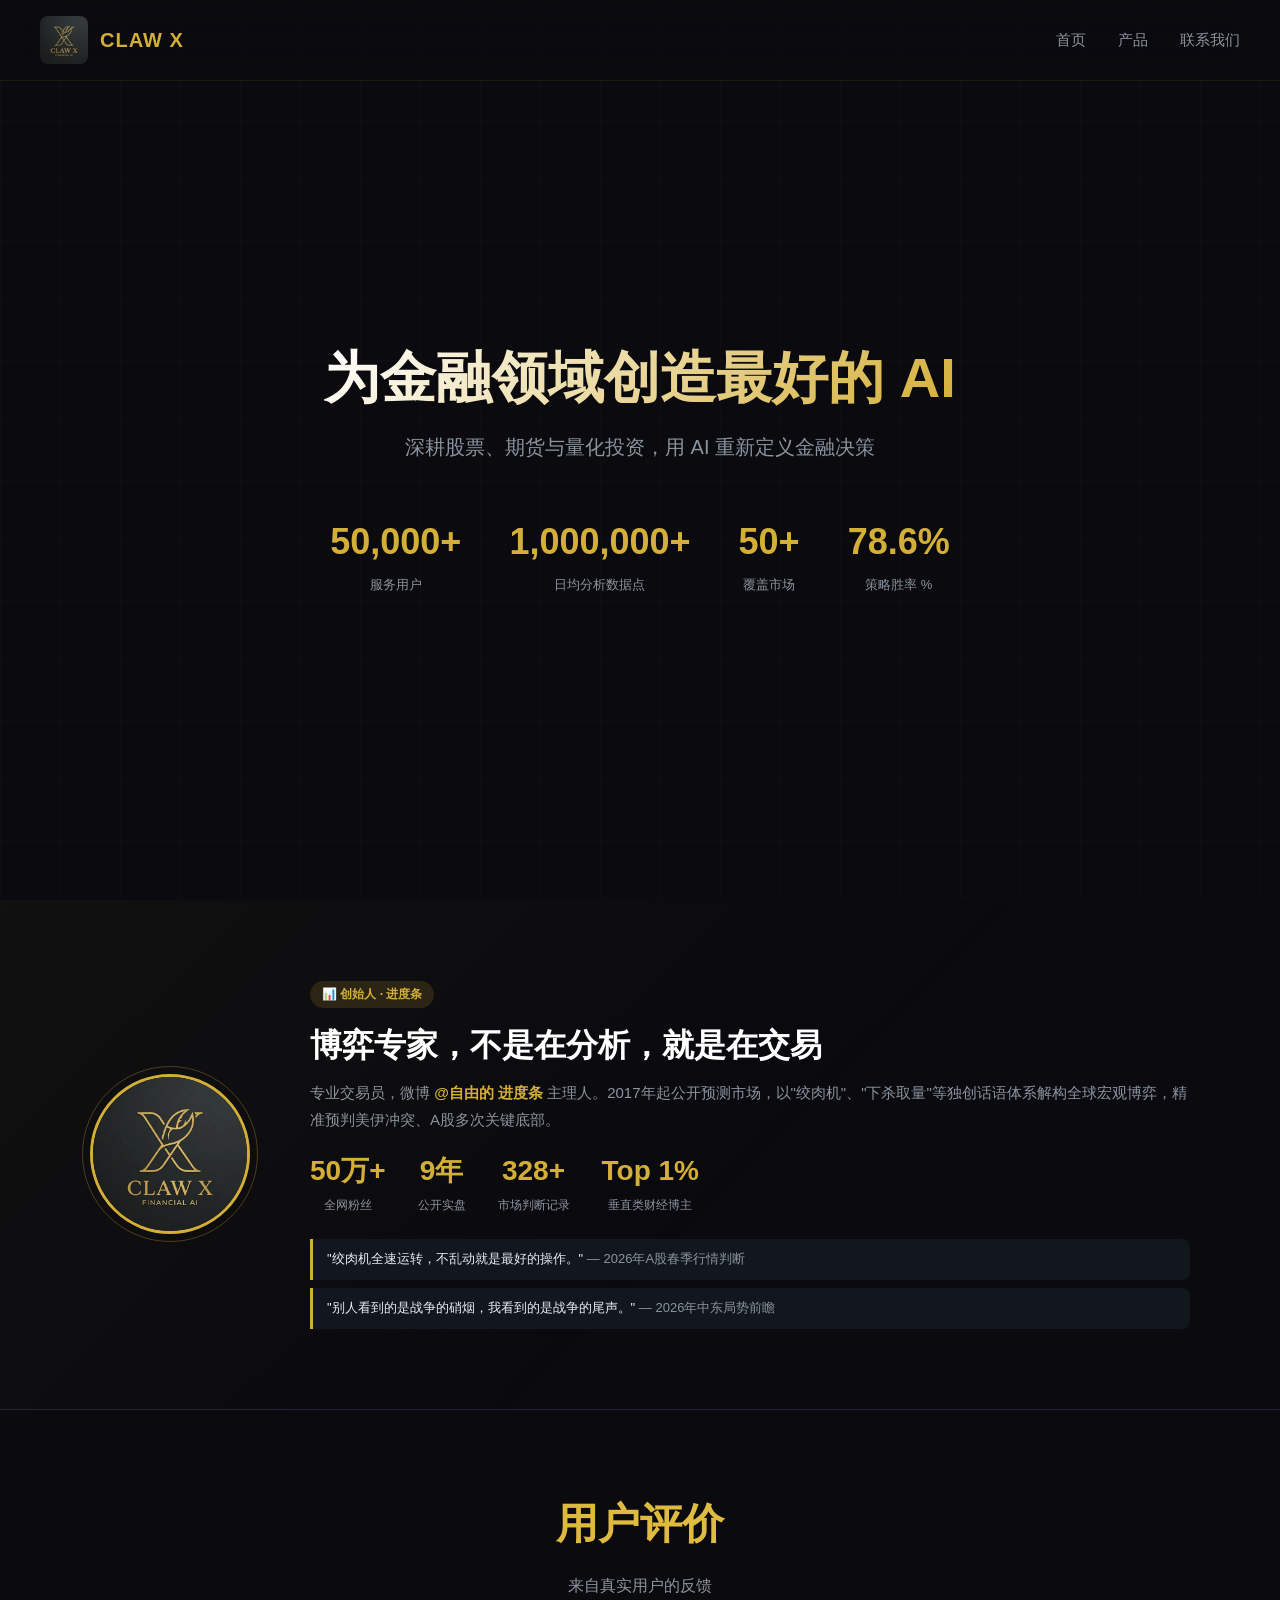
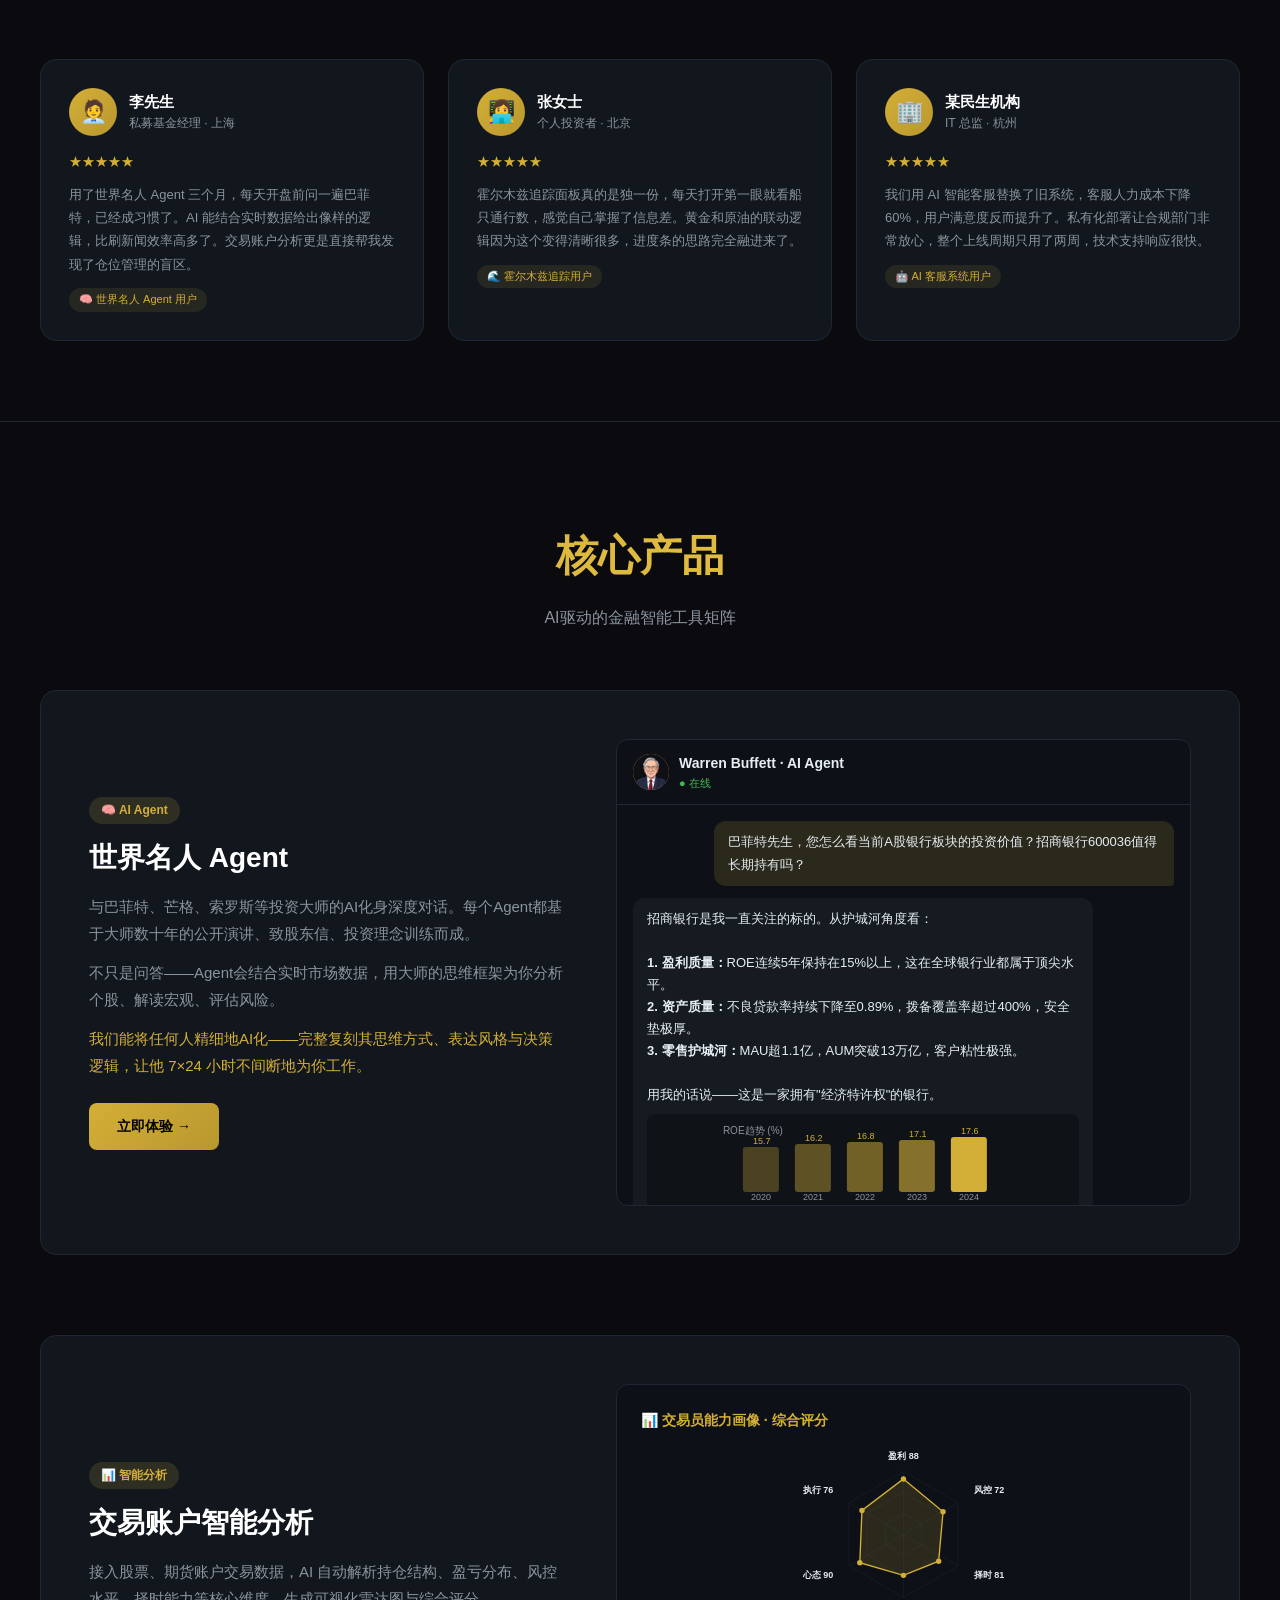
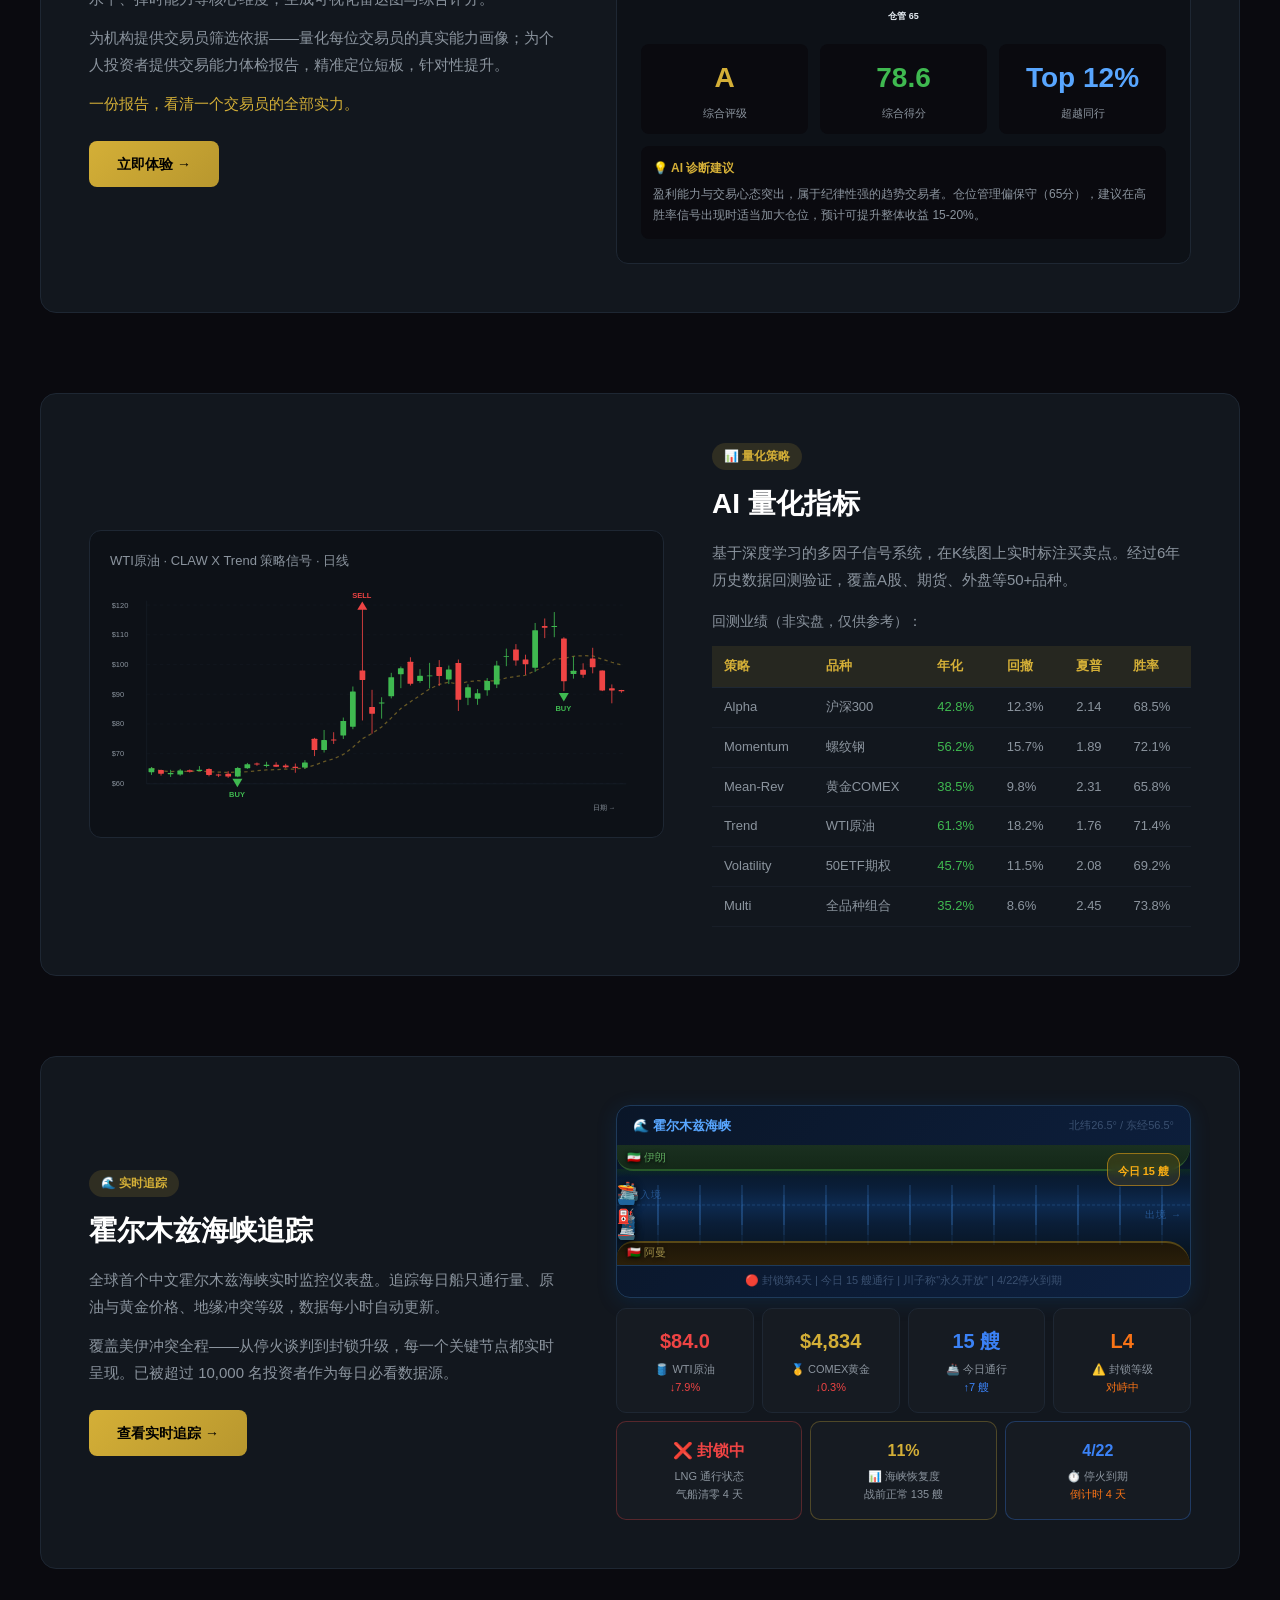
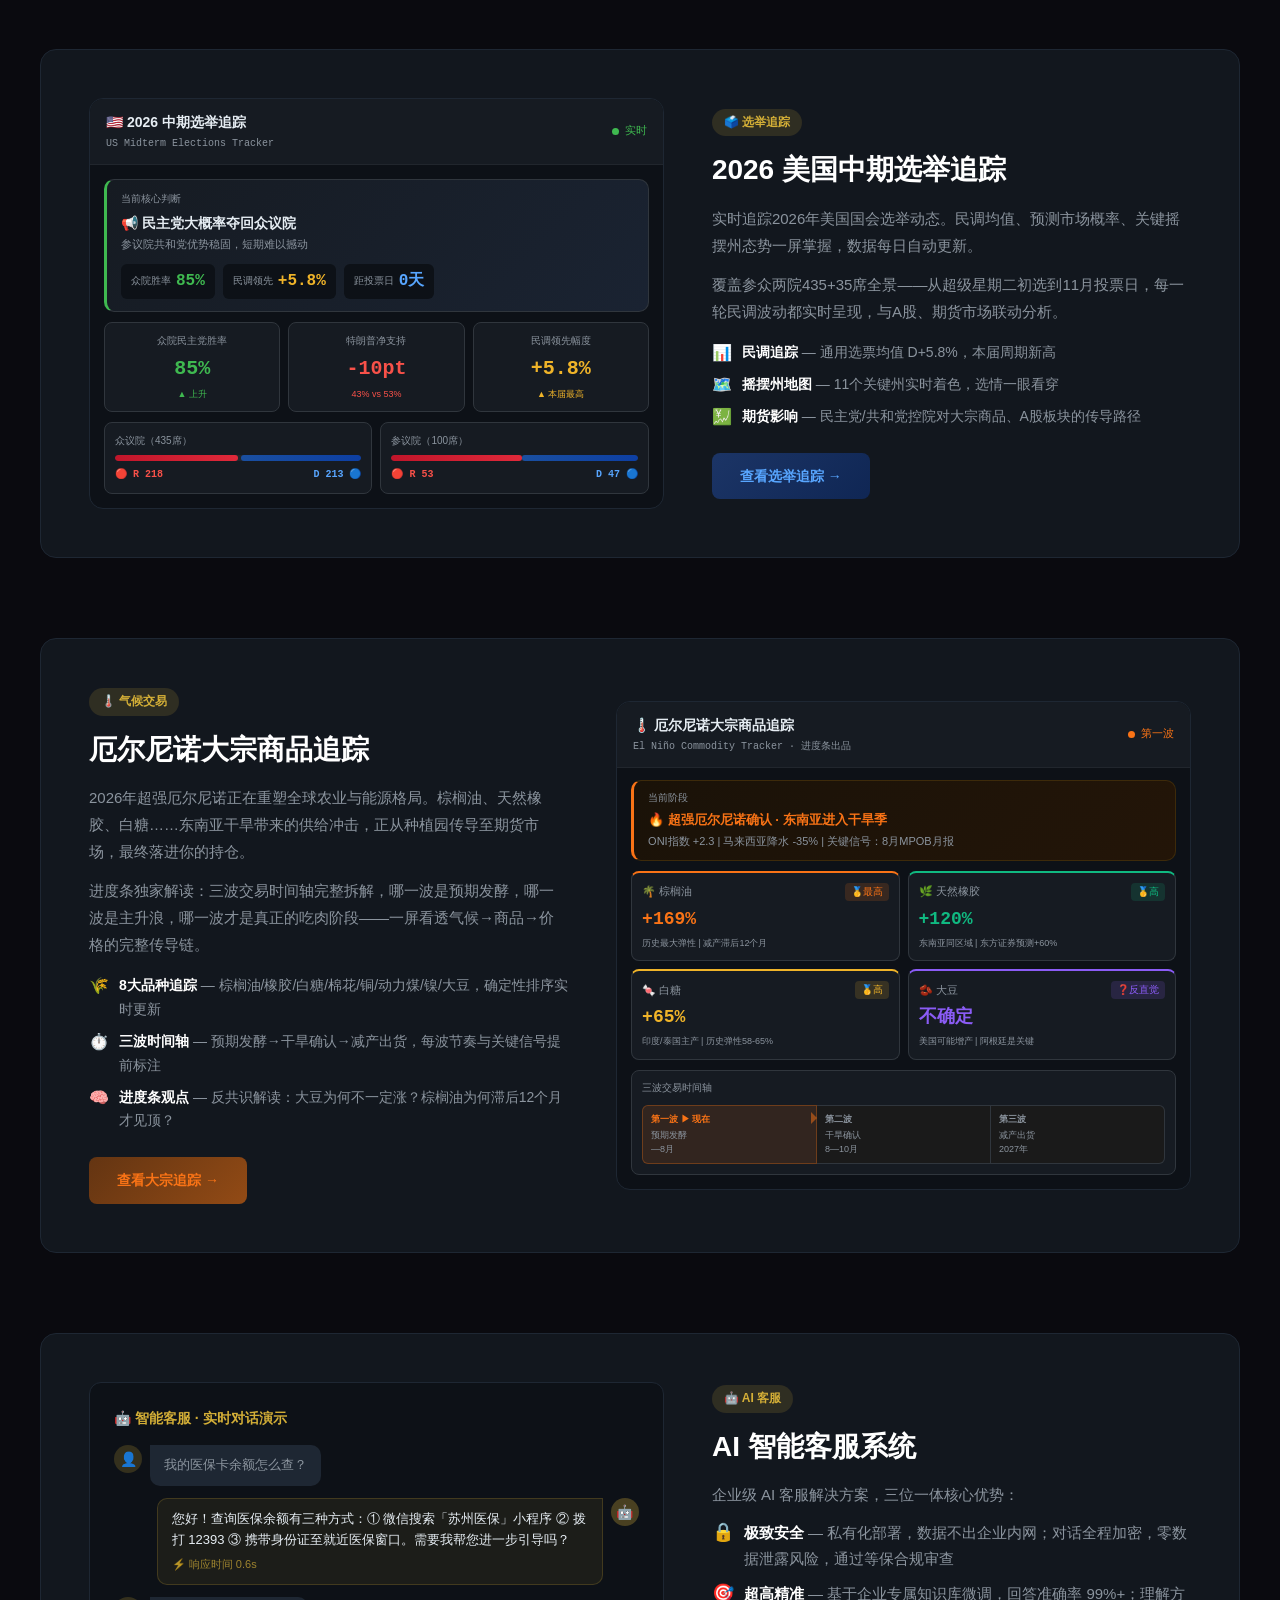
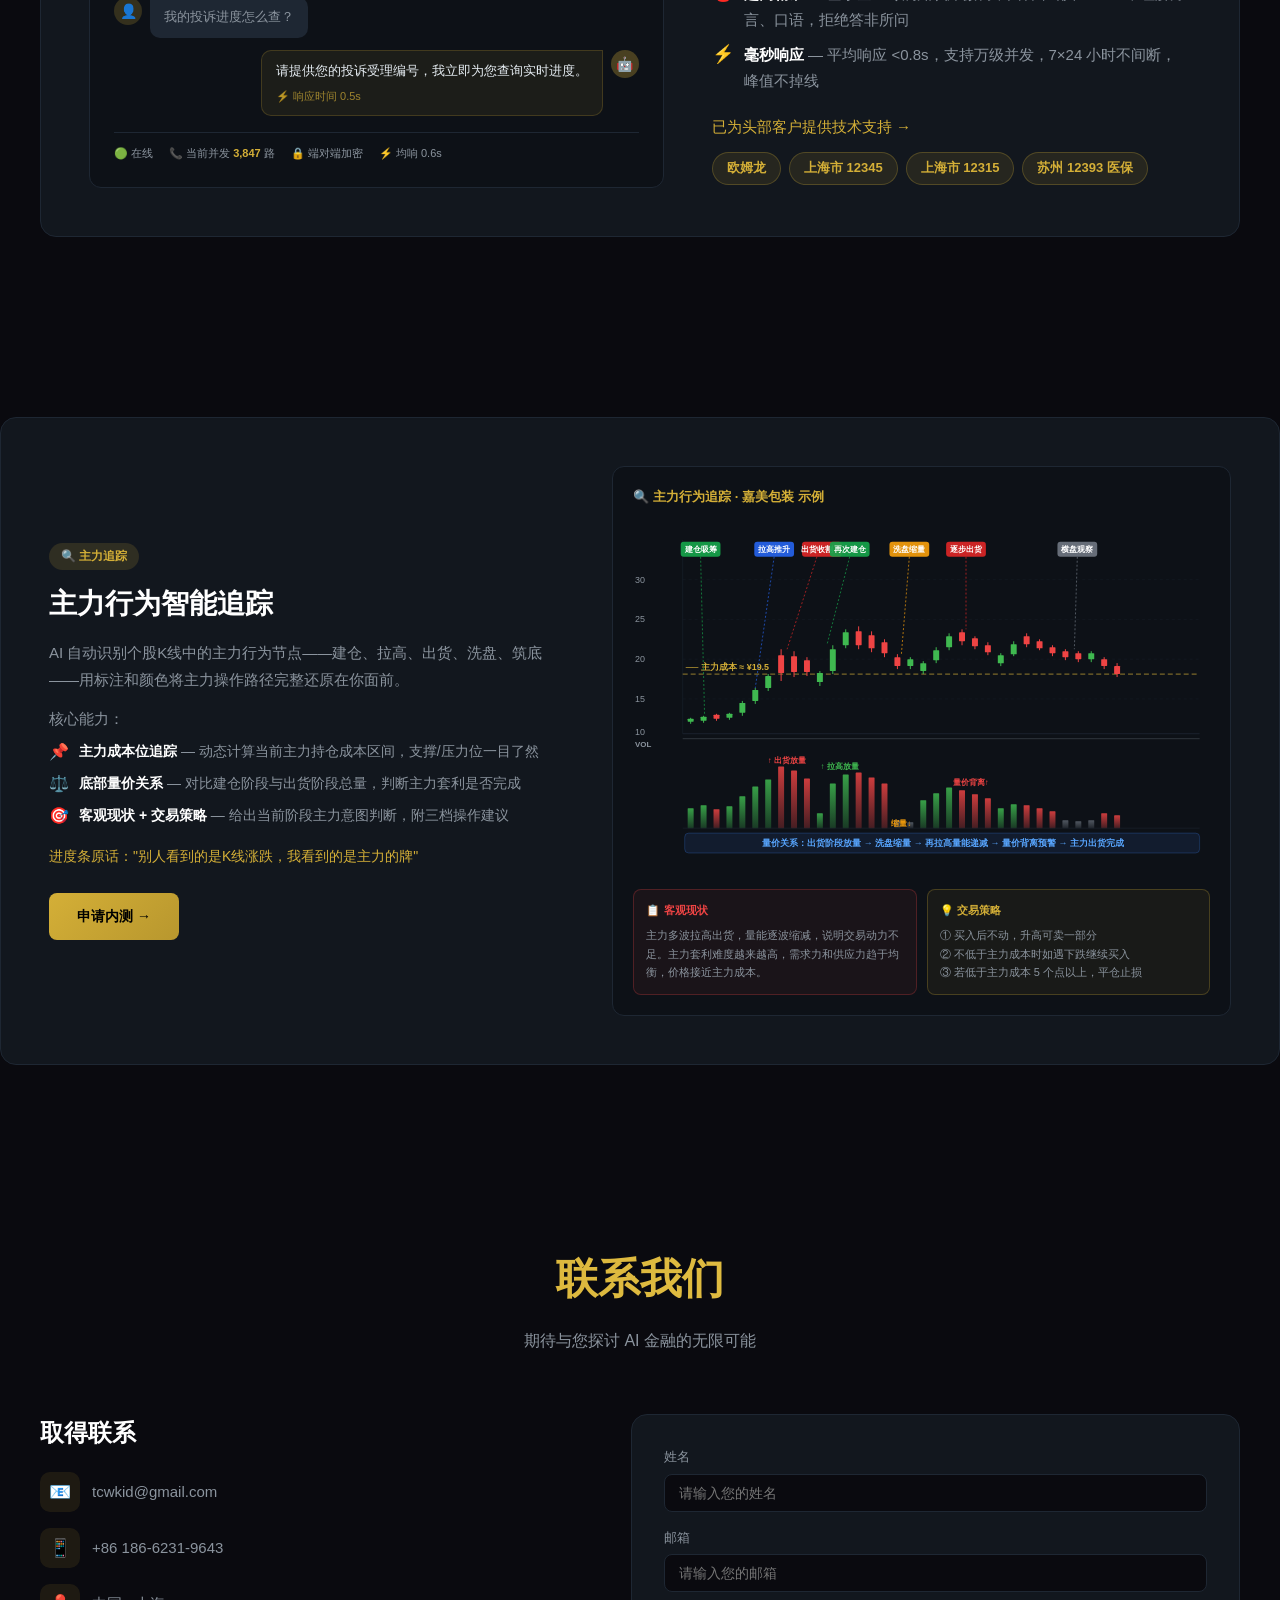
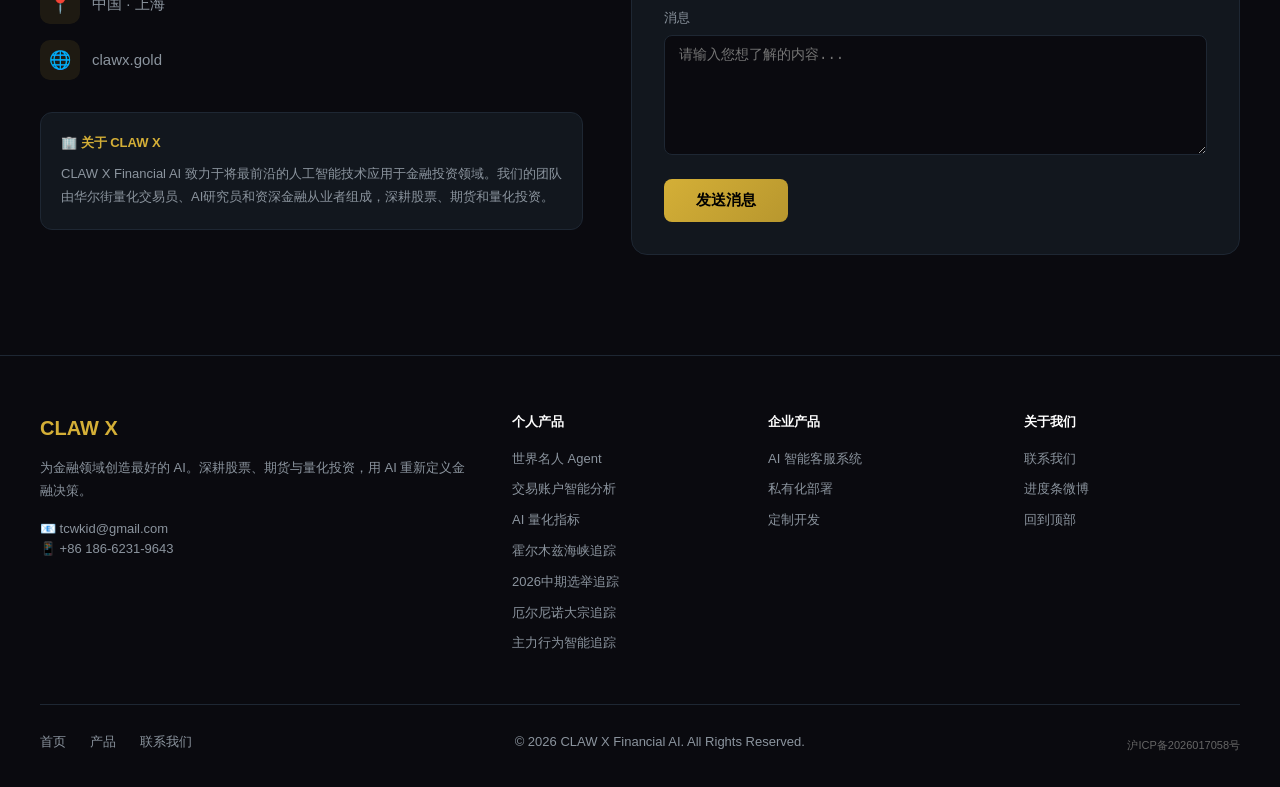
==== commit d8fc155f: "feat: add ICP beian 沪ICP备2026017058号 to all pages" ====
--- a/index.html
+++ b/index.html
@@ -900,7 +900,7 @@
 <li style="display:flex;align-items:flex-start;gap:10px"><span style="color:#f97316;font-size:16px;line-height:1.5">🧠</span><span style="color:var(--text2);font-size:14px;line-height:1.7"><strong style="color:#fff">进度条观点</strong> — 反共识解读：大豆为何不一定涨？棕榈油为何滞后12个月才见顶？</span></li>
 </ul>
 <div style="margin-top:24px">
-<a href="https://8rsi92v738.skywork.website" target="_blank" class="hz-btn" style="background:linear-gradient(135deg,rgba(120,60,15,.8),rgba(160,80,20,.9));border-color:rgba(249,115,22,.4);color:#f97316">查看大宗追踪 →</a>
+<a href="http://www.clawx.gold/elnino/" target="_blank" class="hz-btn" style="background:linear-gradient(135deg,rgba(120,60,15,.8),rgba(160,80,20,.9));border-color:rgba(249,115,22,.4);color:#f97316">查看大宗追踪 →</a>
 </div>
 </div>
 <div class="product-demo">
@@ -1353,7 +1353,7 @@
 <a href="#products">AI 量化指标</a>
 <a href="https://hz.clawx.gold" target="_blank">霍尔木兹海峡追踪</a>
 <a href="http://139.196.122.66:8081" target="_blank">2026中期选举追踪</a>
-<a href="https://8rsi92v738.skywork.website" target="_blank">厄尔尼诺大宗追踪</a>
+<a href="http://www.clawx.gold/elnino/" target="_blank">厄尔尼诺大宗追踪</a>
 <a href="#products">主力行为智能追踪</a>
 </div>
 <div class="footer-col">
@@ -1376,6 +1376,9 @@
 <a href="#contact">联系我们</a>
 </div>
 <div>© 2026 CLAW X Financial AI. All Rights Reserved.</div>
+<div style="margin-top:8px;font-size:11px;color:#555">
+  <a href="https://beian.miit.gov.cn" target="_blank" rel="noopener" style="color:#666;text-decoration:none">沪ICP备2026017058号</a>
+</div>
 </div>
 </footer>
 
